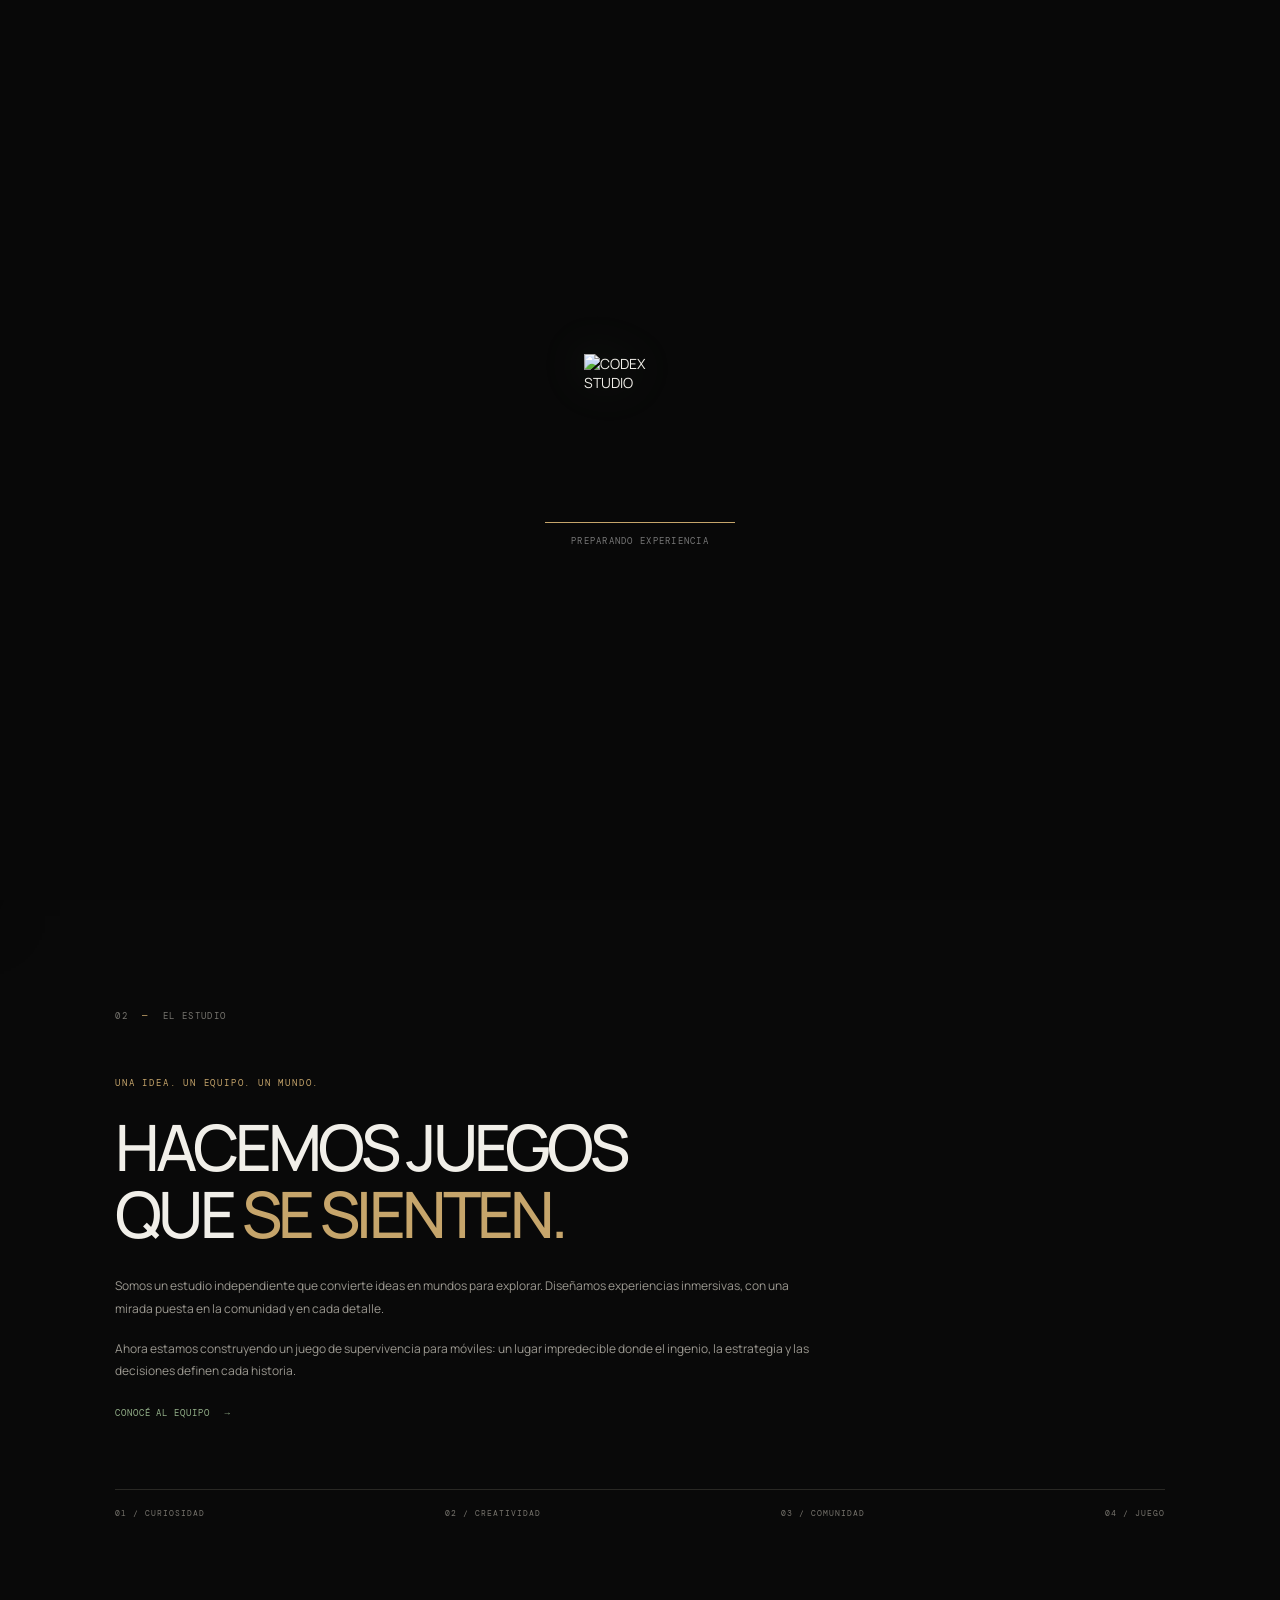
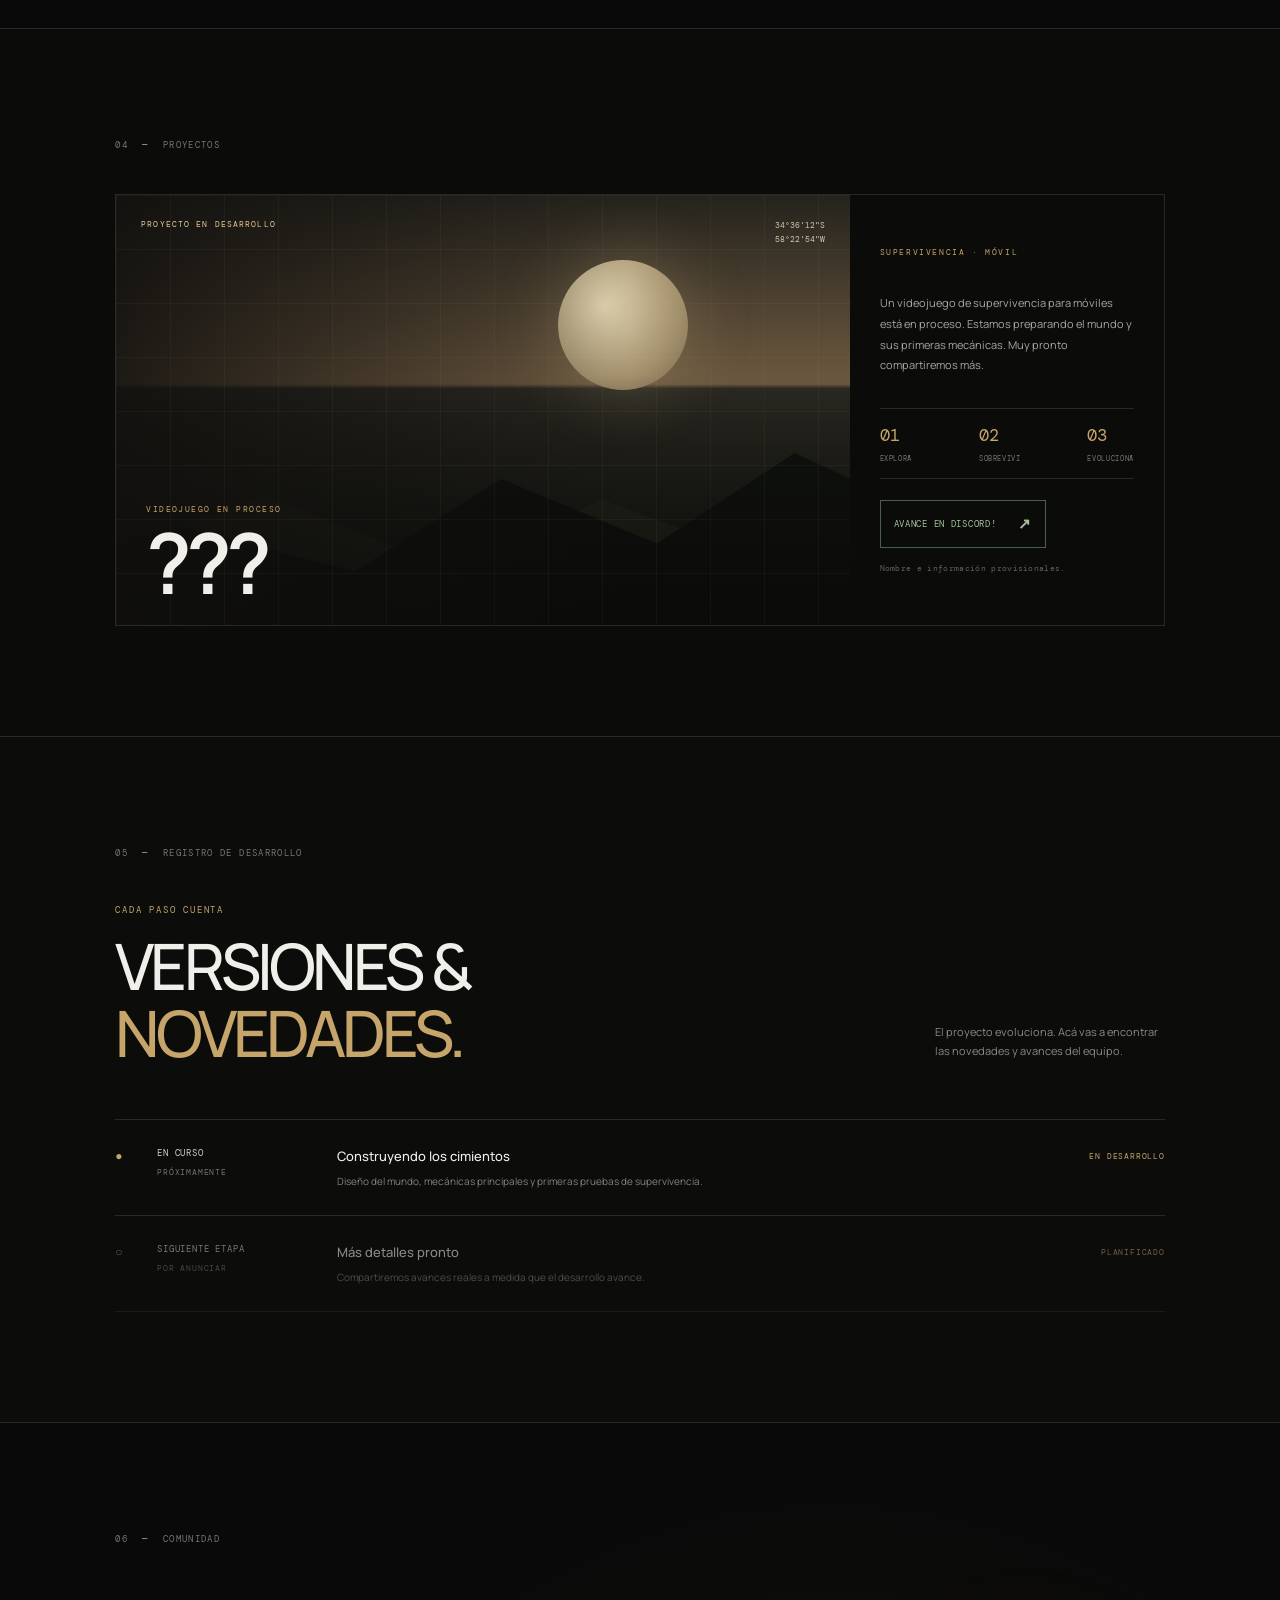
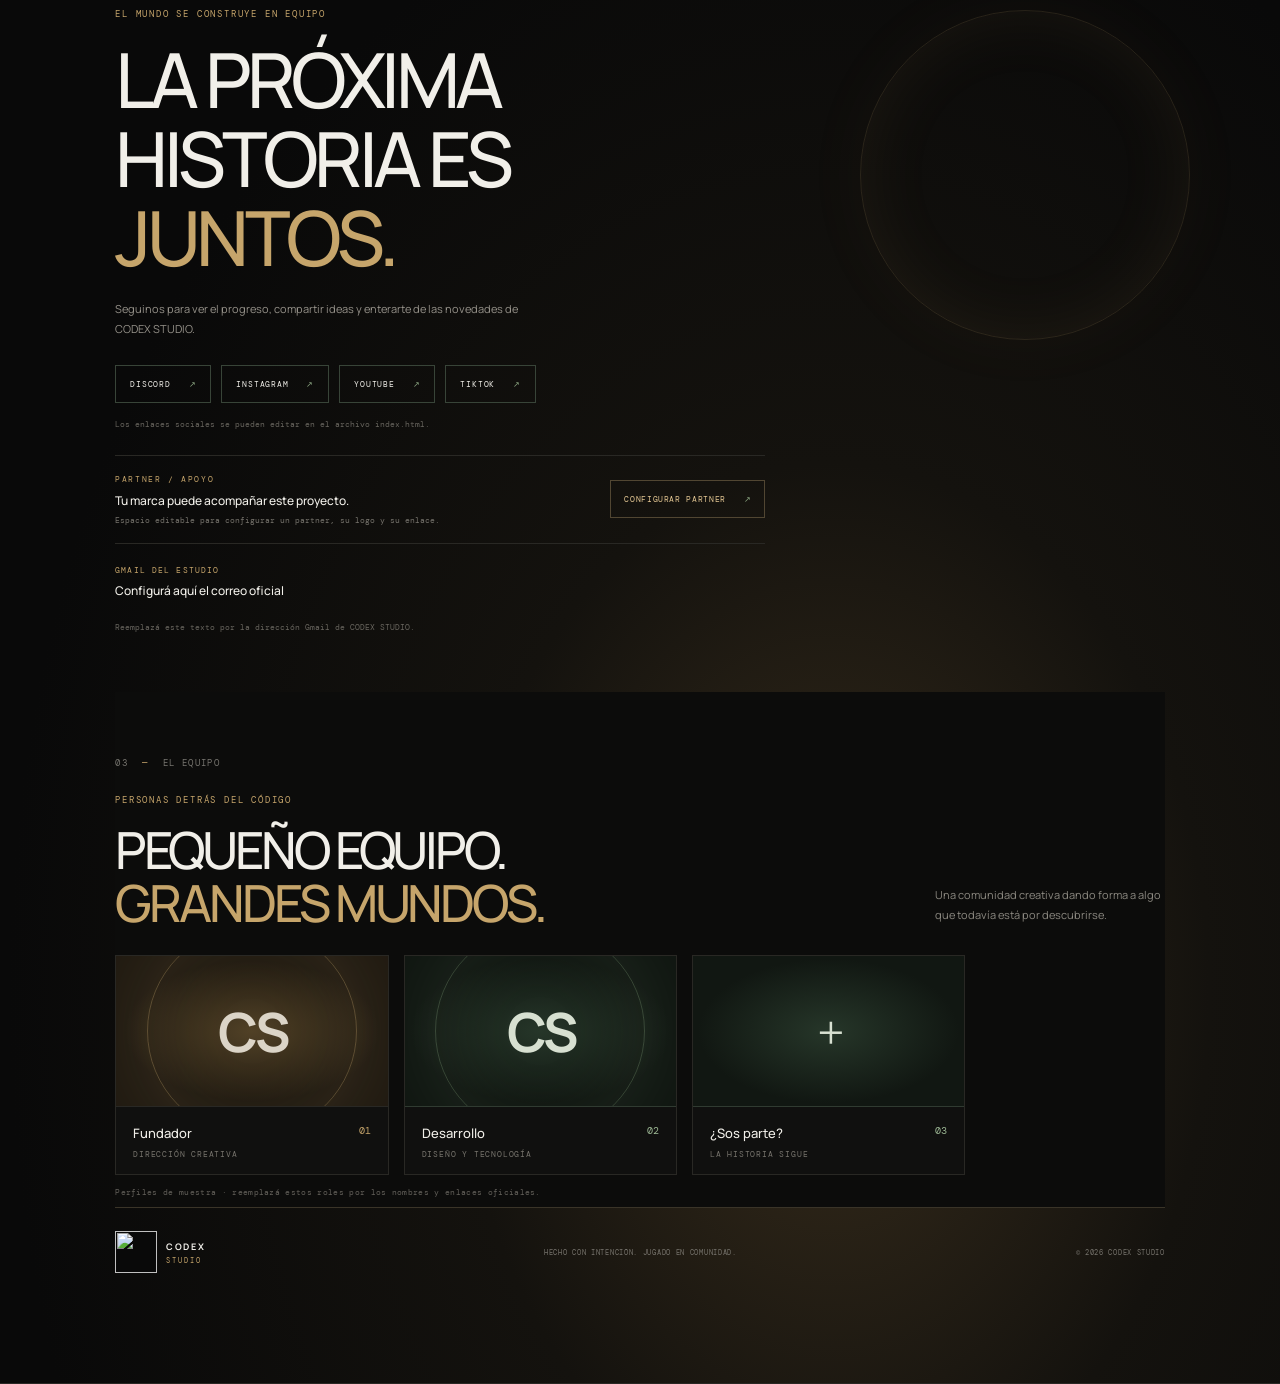
==== index.html @ eccba90e "Rename index-4.html to index.html" ====
<!doctype html>
<html lang="es">
<head>
  <meta charset="utf-8"><meta name="viewport" content="width=device-width, initial-scale=1">
  <meta name="theme-color" content="#090909"><meta name="description" content="CODEX STUDIO — un estudio independiente creando mundos para sobrevivir.">
  <title>CODEX STUDIO - equipo de desarrollo</title><link rel="icon" type="image/png" href="assets/codex-emblem.png"><link rel="shortcut icon" type="image/png" href="assets/codex-emblem.png"><link rel="stylesheet" href="styles.css">
</head>
<body>
  <div class="loader" id="loader" aria-label="Cargando CODEX STUDIO"><img class="loader-logo" src="assets/codex-studio-logo.png" alt="CODEX STUDIO"><div class="loader-name">CODEX <b>STUDIO</b></div><div class="load-track"><i></i></div><small>PREPARANDO EXPERIENCIA</small></div>
  <button class="sidebar-edge" type="button" aria-label="Mostrar menú lateral" aria-expanded="false"><span aria-hidden="true">›</span></button>
  <aside class="sidebar" aria-label="Navegación principal"><a class="brand" href="#inicio" aria-label="CODEX Studio inicio"><img class="brand-logo" src="assets/codex-studio-logo.png" alt=""><span class="brand-name">CODEX<small>STUDIO</small></span></a><div class="side-rule"></div><nav>
    <a class="nav-link active" href="#inicio">Inicio</a><a class="nav-link" href="#estudio">El estudio</a><a class="nav-link" href="#proyectos">Proyectos</a><a class="nav-link" href="#versiones">Versiones</a><a class="nav-link" href="#comunidad">Comunidad</a><a class="nav-link" href="#miembros">Miembros</a>
  </nav><div class="side-bottom"><span class="status-dot"></span> INDEPENDIENTE · EN DESARROLLO</div></aside>
  <header class="mobile-head"><a class="brand" href="#inicio"><img class="brand-logo" src="assets/codex-studio-logo.png" alt=""><span class="brand-name">CODEX<small>STUDIO</small></span></a><button class="menu-toggle" aria-label="Abrir menú" aria-expanded="false"><i></i><i></i></button></header>
  <main>
    <section class="hero" id="inicio"><div class="hero-grid"></div><img class="hero-logo-bg" src="assets/codex-emblem.png" alt="" aria-hidden="true"><div class="hero-orb"></div><div class="hero-content"><p class="eyebrow"><span></span> ESTUDIO INDEPENDIENTE DE VIDEOJUEGOS</p><h1>CODEX<br><em>STUDIO</em></h1><p class="hero-copy">Bienvenido a CODEX STUDIO. Creamos experiencias intensas donde cada decisión cuenta y sobrevivir es solo el comienzo.</p><div class="hero-actions"><a class="button gold" href="#proyectos">EXPLORAR PROYECTOS <b>↗</b></a><a class="text-link" href="#estudio">CONOCÉ EL ESTUDIO <span>↓</span></a></div></div><div class="hero-index"><span>01 / 06</span><span>DESLIZÁ PARA DESCUBRIR</span></div></section>
    <section class="intro section" id="estudio"><div class="section-label">02 <span>—</span> EL ESTUDIO</div><div class="intro-layout"><div class="intro-title"><p class="eyebrow">UNA IDEA. UN EQUIPO. UN MUNDO.</p><h2>HACEMOS JUEGOS<br>QUE <em>SE SIENTEN.</em></h2></div><div class="intro-copy"><p>Somos un estudio independiente que convierte ideas en mundos para explorar. Diseñamos experiencias inmersivas, con una mirada puesta en la comunidad y en cada detalle.</p><p>Ahora estamos construyendo un juego de supervivencia para móviles: un lugar impredecible donde el ingenio, la estrategia y las decisiones definen cada historia.</p><a class="text-link" href="#miembros">CONOCÉ AL EQUIPO <span>→</span></a></div></div><div class="manifesto"><span>01 / CURIOSIDAD</span><span>02 / CREATIVIDAD</span><span>03 / COMUNIDAD</span><span>04 / JUEGO</span></div></section>
    <section class="project section" id="proyectos"><div class="section-label">04 <span>—</span> PROYECTOS</div><div class="project-feature"><div class="project-art"><div class="moon"></div><div class="land land-back"></div><div class="land land-front"></div><div class="project-overlay"></div><span class="project-tag">PROYECTO EN DESARROLLO</span><span class="project-coords">34°36'12"S<br>58°22'54"W</span><div class="project-title"><p>VIDEOJUEGO EN PROCESO</p><h2>???</h2></div></div><div class="project-details"><p class="eyebrow">SUPERVIVENCIA · MÓVIL</p><p>Un videojuego de supervivencia para móviles está en proceso. Estamos preparando el mundo y sus primeras mecánicas. Muy pronto compartiremos más.</p><div class="project-stats"><div><b>01</b><span>EXPLORÁ</span></div><div><b>02</b><span>SOBREVIVÍ</span></div><div><b>03</b><span>EVOLUCIONÁ</span></div></div><a class="button outline" href="#comunidad">AVANCE EN DISCORD! <b>↗</b></a><small class="placeholder-note">Nombre e información provisionales.</small></div></div></section>
    <section class="versions section" id="versiones"><div class="section-label">05 <span>—</span> REGISTRO DE DESARROLLO</div><div class="section-heading"><div><p class="eyebrow">CADA PASO CUENTA</p><h2>VERSIONES &<br><em>NOVEDADES.</em></h2></div><p>El proyecto evoluciona. Acá vas a encontrar las novedades y avances del equipo.</p></div><div class="timeline"><article class="version"><span class="version-mark">●</span><div class="version-date">EN CURSO <small>PRÓXIMAMENTE</small></div><div class="version-content"><div class="version-top"><h3>Construyendo los cimientos</h3><span>EN DESARROLLO</span></div><p>Diseño del mundo, mecánicas principales y primeras pruebas de supervivencia.</p></div></article><article class="version muted"><span class="version-mark">○</span><div class="version-date">SIGUIENTE ETAPA<small>POR ANUNCIAR</small></div><div class="version-content"><div class="version-top"><h3>Más detalles pronto</h3><span>PLANIFICADO</span></div><p>Compartiremos avances reales a medida que el desarrollo avance.</p></div></article></div></section>
    <section class="community section" id="comunidad"><div class="community-glow"></div><div class="section-label">06 <span>—</span> COMUNIDAD</div><div class="community-content"><p class="eyebrow">EL MUNDO SE CONSTRUYE EN EQUIPO</p><h2>LA PRÓXIMA<br>HISTORIA ES <em>JUNTOS.</em></h2><p>Seguinos para ver el progreso, compartir ideas y enterarte de las novedades de CODEX STUDIO.</p><div class="socials"><a href="#" aria-label="Discord">DISCORD <span>↗</span></a><a href="#" aria-label="Instagram">INSTAGRAM <span>↗</span></a><a href="#" aria-label="YouTube">YOUTUBE <span>↗</span></a><a href="#" aria-label="TikTok">TIKTOK <span>↗</span></a></div><small>Los enlaces sociales se pueden editar en el archivo index.html.</small><div class="partner"><div><p class="eyebrow">PARTNER / APOYO</p><strong>Tu marca puede acompañar este proyecto.</strong><small>Espacio editable para configurar un partner, su logo y su enlace.</small></div><a href="#" aria-label="Configurar enlace de partner">CONFIGURAR PARTNER <span>↗</span></a></div><div class="studio-email"><span>GMAIL DEL ESTUDIO</span><strong>Configurá aquí el correo oficial</strong><small>Reemplazá este texto por la dirección Gmail de CODEX STUDIO.</small></div></div>    <section class="team section" id="miembros"><div class="section-label">03 <span>—</span> EL EQUIPO</div><div class="section-heading"><div><p class="eyebrow">PERSONAS DETRÁS DEL CÓDIGO</p><h2>PEQUEÑO EQUIPO.<br><em>GRANDES MUNDOS.</em></h2></div><p>Una comunidad creativa dando forma a algo que todavía está por descubrirse.</p></div><div class="team-grid"><article class="member-card"><div class="member-art art-one"><span>CS</span><i></i></div><div class="member-info"><div><h3>Fundador</h3><p>DIRECCIÓN CREATIVA</p></div><span class="member-num">01</span></div></article><article class="member-card"><div class="member-art art-two"><span>CS</span><i></i></div><div class="member-info"><div><h3>Desarrollo</h3><p>DISEÑO Y TECNOLOGÍA</p></div><span class="member-num">02</span></div></article><article class="member-card member-open"><div class="member-art art-three"><span>+</span></div><div class="member-info"><div><h3>¿Sos parte?</h3><p>LA HISTORIA SIGUE</p></div><span class="member-num">03</span></div></article></div><p class="placeholder-note">Perfiles de muestra · reemplazá estos roles por los nombres y enlaces oficiales.</p></section>
<footer><a class="brand" href="#inicio"><img class="brand-logo" src="assets/codex-studio-logo.png" alt=""><span class="brand-name">CODEX<small>STUDIO</small></span></a><span>HECHO CON INTENCIÓN. JUGADO EN COMUNIDAD.</span><span>© 2026 CODEX STUDIO</span></footer></section>
  </main><script src="script.js"></script>
</body></html>
---- styles.css ----
@import url('https://fonts.googleapis.com/css2?family=DM+Mono:wght@400;500&family=Manrope:wght@300;400;500;600;700;800&display=swap');
:root{--bg:#090909;--panel:#10100f;--gold:#c6a56b;--gold2:#e5c894;--text:#f1efe9;--muted:#8c8981;--line:#292824;--sans:'Manrope',Arial,sans-serif;--mono:'DM Mono',monospace}*{box-sizing:border-box}html{scroll-behavior:smooth;scroll-padding-top:30px}body{margin:0;background:var(--bg);color:var(--text);font-family:var(--sans);font-size:14px}a{color:inherit;text-decoration:none}.loader{position:fixed;inset:0;z-index:20;background:#080808;display:flex;align-items:center;justify-content:center;flex-direction:column;transition:opacity .8s,visibility .8s}.loader.done{opacity:0;visibility:hidden}.loader-mark{font-size:50px;font-weight:800;color:#eee}.loader-mark span,.brand-icon span,.hero-stamp span{color:var(--gold)}.loader-name{font-size:11px;letter-spacing:.36em;margin:8px 0 28px}.loader-name b{color:var(--gold);font-weight:500}.load-track{width:190px;height:1px;background:#282722}.load-track i{display:block;width:0;height:100%;background:var(--gold);animation:load 1.5s ease forwards}.loader small{font:9px var(--mono);letter-spacing:.14em;color:#777;margin-top:12px}.loader small span{color:var(--gold)}@keyframes load{to{width:100%}}.sidebar{position:fixed;z-index:5;left:0;top:0;bottom:0;width:246px;border-right:1px solid var(--line);padding:31px 27px;background:#090909;display:flex;flex-direction:column}.brand{display:flex;align-items:center;gap:12px}.brand-icon{font-size:30px;font-weight:800;letter-spacing:-.1em}.brand-name{font-size:12px;letter-spacing:.18em;font-weight:700}.brand-name small{display:block;color:var(--gold);font:9px var(--mono);letter-spacing:.27em;margin-top:3px}.side-rule{height:1px;background:var(--line);margin:32px 0 28px}.sidebar nav{display:grid;gap:8px}.nav-link{padding:14px 11px;color:#898780;font-size:12px;transition:.25s}.nav-link span{font:10px var(--mono);color:#55534d;margin-right:17px}.nav-link:hover,.nav-link.active{background:#151411;color:var(--gold2)}.nav-link.active span{color:var(--gold)}.side-bottom{margin-top:auto;color:#777;font:8px var(--mono);letter-spacing:.1em}.status-dot{display:inline-block;background:#94a37b;width:6px;height:6px;border-radius:50%;margin-right:7px;box-shadow:0 0 10px #94a37b}main{margin-left:246px}.hero{height:100vh;min-height:690px;max-height:1000px;position:relative;overflow:hidden;display:flex;align-items:center;padding:9%;background:radial-gradient(ellipse at 76% 48%,#433725 0,#211c15 22%,#11100e 48%,#090909 75%)}.hero:after{content:"";position:absolute;inset:0;background:linear-gradient(90deg,#090909 0%,#090909e8 27%,transparent 80%),linear-gradient(0deg,#090909 0%,transparent 27%)}.hero-grid{position:absolute;inset:0;opacity:.22;background-image:linear-gradient(#88724b18 1px,transparent 1px),linear-gradient(90deg,#88724b18 1px,transparent 1px);background-size:70px 70px;mask-image:linear-gradient(90deg,transparent,#000)}.hero-orb{position:absolute;width:min(54vw,680px);height:min(54vw,680px);border:1px solid #c6a56b23;border-radius:50%;right:6%;top:15%;box-shadow:inset 0 0 90px #c6a56b0c,0 0 100px #c6a56b0b}.hero-orb:before,.hero-orb:after{content:"";position:absolute;border:1px solid #c6a56b19;border-radius:50%;inset:9%}.hero-orb:after{inset:20%;background:radial-gradient(circle at 42% 36%,#d3bd8d44,#54452b35 28%,#14120e 65%);box-shadow:0 0 100px #c6a56b22}.hero-content{position:relative;z-index:1;max-width:610px}.eyebrow{font:9px var(--mono);letter-spacing:.2em;color:var(--gold);margin:0 0 25px}.eyebrow span{display:inline-block;width:22px;height:1px;background:var(--gold);vertical-align:middle;margin-right:9px}.hero h1{font-size:clamp(76px,10vw,148px);line-height:.91;letter-spacing:-.075em;margin:0;font-weight:600}.hero h1 em,h2 em{font-style:normal;color:var(--gold)}.hero-copy{max-width:410px;color:#aaa79f;font-size:13px;line-height:1.9;margin:28px 0 30px}.hero-actions{display:flex;align-items:center;gap:28px}.button{display:inline-flex;align-items:center;gap:22px;padding:16px 19px;font:9px var(--mono);letter-spacing:.08em;transition:.2s}.button.gold{background:var(--gold);color:#15130f}.button.gold:hover{background:var(--gold2);transform:translateY(-2px)}.button b{font-size:15px}.text-link{font:9px var(--mono);letter-spacing:.1em;color:#c5c1b8}.text-link span{color:var(--gold);margin-left:9px}.hero-index{z-index:1;position:absolute;bottom:34px;left:9%;right:9%;display:flex;justify-content:space-between;color:#706e67;font:8px var(--mono);letter-spacing:.16em}.hero-stamp{position:absolute;z-index:1;right:11%;bottom:14%;font-size:29px;font-weight:800;line-height:.8;color:#e5dfd3;opacity:.75}.section{padding:110px 9%;border-bottom:1px solid var(--line);position:relative}.section-label{font:9px var(--mono);letter-spacing:.15em;color:#77756f}.section-label span{color:var(--gold);padding:0 8px}.intro-layout{display:grid;grid-template-columns:1.2fr .8fr;gap:10%;margin-top:55px}.section h2{font-size:clamp(37px,5vw,64px);line-height:1.04;letter-spacing:-.06em;font-weight:500;margin:0}.intro-copy{padding-top:7px;color:#9b9890;line-height:1.9;font-size:12px}.intro-copy p{margin:0 0 17px}.intro-copy .text-link{display:inline-block;margin-top:12px}.manifesto{border-top:1px solid var(--line);margin-top:65px;padding-top:18px;display:flex;justify-content:space-between;color:#77746d;font:8px var(--mono);letter-spacing:.12em}.section-heading{display:flex;justify-content:space-between;align-items:end;margin:45px 0 38px}.section-heading .eyebrow{margin-bottom:17px}.section-heading>p{color:#8c8981;font-size:11px;line-height:1.8;max-width:230px;margin:0 0 5px}.team{background:#0c0c0b}.team-grid{display:grid;grid-template-columns:repeat(3,1fr);gap:15px}.member-card{border:1px solid var(--line);background:#10100f}.member-art{height:225px;position:relative;overflow:hidden;display:grid;place-items:center}.member-art>span{position:relative;z-index:1;font-size:54px;letter-spacing:-.1em;font-weight:700;color:#dbd4c7}.member-art i{position:absolute;width:210px;height:210px;border-radius:50%;border:1px solid #c6a56b3a;box-shadow:0 0 70px #c6a56b1b,inset 0 0 80px #c6a56b15}.art-one{background:radial-gradient(ellipse,#413522,#15130f 66%)}.art-two{background:radial-gradient(ellipse,#292d2b,#111211 66%)}.art-two i{border-color:#94a19a3a;box-shadow:0 0 70px #94a19a1b}.art-three{background:#141310;color:var(--gold)}.art-three>span{color:var(--gold);font-size:48px;font-weight:300}.member-info{border-top:1px solid var(--line);padding:17px 17px 15px;display:flex;justify-content:space-between}.member-info h3{margin:0 0 7px;font-size:13px;font-weight:500}.member-info p{margin:0;color:#77746d;font:8px var(--mono);letter-spacing:.1em}.member-num{font:10px var(--mono);color:var(--gold)}.placeholder-note{font:8px var(--mono);letter-spacing:.04em;color:#64615b;margin:17px 0 0}.project{background:#0b0b0a}.project-feature{display:grid;grid-template-columns:1.4fr .6fr;margin-top:43px;border:1px solid var(--line)}.project-art{min-height:430px;position:relative;overflow:hidden;background:linear-gradient(180deg,#25231d,#6d5940 44%,#2b2922 45%,#11120f 100%)}.project-art:before{content:"";position:absolute;inset:0;background:linear-gradient(90deg,#100f0dd9,transparent 70%),linear-gradient(0deg,#090a08d9,transparent 58%);z-index:1}.moon{position:absolute;width:130px;height:130px;right:22%;top:15%;border-radius:50%;background:radial-gradient(circle at 35% 35%,#e2d4b1,#a18e6a 65%,#75644b);box-shadow:0 0 65px #d3bd8d43}.land{position:absolute;bottom:0;left:-10%;width:125%;height:50%;background:#181a16;clip-path:polygon(0 71%,20% 34%,34% 62%,54% 7%,70% 54%,85% 24%,100% 60%,100% 100%,0 100%)}.land-back{height:37%;background:#28271f;clip-path:polygon(0 74%,24% 18%,45% 66%,61% 21%,84% 70%,100% 30%,100% 100%,0 100%)}.land-front{background:#10120f;clip-path:polygon(0 70%,15% 54%,34% 75%,50% 32%,67% 62%,82% 20%,100% 55%,100% 100%,0 100%)}.project-overlay{position:absolute;z-index:2;inset:0;background-image:linear-gradient(#d4bd8d0c 1px,transparent 1px),linear-gradient(90deg,#d4bd8d0c 1px,transparent 1px);background-size:54px 54px}.project-tag,.project-coords,.project-title{position:absolute;z-index:3}.project-tag{top:24px;left:25px;font:8px var(--mono);letter-spacing:.14em;color:var(--gold2)}.project-coords{top:24px;right:25px;font:8px/1.7 var(--mono);text-align:right;color:#d1c6ad}.project-title{left:30px;bottom:28px}.project-title p{font:8px var(--mono);color:#c6a56b;letter-spacing:.18em}.project-title h2{font-size:clamp(50px,7vw,84px);line-height:.82;letter-spacing:-.075em;margin:14px 0 0;font-weight:600}.project-title h2 em{color:#eadbb9}.project-details{padding:42px 30px;display:flex;flex-direction:column;align-items:flex-start;justify-content:center}.project-details .eyebrow{font-size:8px}.project-details>p:not(.eyebrow){font-size:11px;line-height:1.9;color:#aaa79f}.project-stats{display:flex;width:100%;border-top:1px solid var(--line);border-bottom:1px solid var(--line);margin:21px 0;padding:15px 0;justify-content:space-between}.project-stats div{display:grid;gap:8px}.project-stats b{font:17px var(--mono);color:var(--gold)}.project-stats span{font:7px var(--mono);letter-spacing:.09em;color:#777}.button.outline{border:1px solid #5c5039;color:var(--gold2);padding:13px}.project-details .placeholder-note{margin-top:15px}.versions{background:#0c0c0b}.timeline{margin-top:53px;border-top:1px solid var(--line)}.version{display:grid;grid-template-columns:22px 160px 1fr;gap:20px;padding:27px 0;border-bottom:1px solid var(--line)}.version-mark{color:var(--gold);font-size:12px}.version-date{font:9px var(--mono);letter-spacing:.09em;color:#d5d0c4}.version-date small{display:block;color:#77746d;font-size:8px;margin-top:8px}.version-content p{color:#85827b;font-size:10px;margin:9px 0 0}.version-top{display:flex;justify-content:space-between;align-items:center}.version-top h3{font-weight:500;font-size:13px;margin:0}.version-top span{font:8px var(--mono);letter-spacing:.1em;color:var(--gold)}.version.muted{opacity:.55}.community{overflow:hidden;min-height:530px;background:radial-gradient(ellipse at 65% 75%,#382d1c 0,#14120e 32%,#090909 70%)}.community-glow{position:absolute;right:7%;top:12%;width:330px;height:330px;border:1px solid #c6a56b26;border-radius:50%;box-shadow:inset 0 0 70px #c6a56b14,0 0 70px #c6a56b0a}.community-content{position:relative;z-index:1;margin:63px 0 60px;max-width:650px}.community-content .eyebrow{margin-bottom:20px}.community-content h2{font-size:clamp(45px,6vw,76px)}.community-content>p:not(.eyebrow){max-width:420px;color:#96928a;font-size:11px;line-height:1.8;margin:22px 0}.socials{display:flex;gap:10px;flex-wrap:wrap;margin-top:26px}.socials a{border:1px solid #343129;padding:13px 14px;font:8px var(--mono);letter-spacing:.1em;transition:.2s}.socials a:hover{border-color:var(--gold);color:var(--gold2)}.socials span{color:var(--gold);margin-left:12px}.community-content small{display:block;color:#69665f;font:8px var(--mono);margin-top:16px}footer{position:relative;border-top:1px solid #3a3428;padding-top:23px;display:flex;align-items:center;justify-content:space-between}footer .brand-icon{font-size:23px}footer .brand-name{font-size:9px}footer .brand-name small{font-size:7px}footer>span{font:7px var(--mono);letter-spacing:.1em;color:#77746d}.mobile-head,.menu-toggle{display:none}
@media(max-width:1000px){.sidebar{width:205px;padding:27px 20px}main{margin-left:205px}.section{padding-left:7%;padding-right:7%}.hero{padding-left:7%}.hero-index{left:7%;right:7%}.intro-layout{gap:6%}.project-feature{grid-template-columns:1.1fr .9fr}.project-details{padding:30px 21px}}
@media(max-width:720px){.sidebar{transform:translateX(-100%);transition:transform .3s;width:270px;top:64px;padding:22px;bottom:0}.sidebar.open{transform:translateX(0)}.mobile-head{height:64px;position:fixed;z-index:7;top:0;left:0;right:0;background:#090909;border-bottom:1px solid var(--line);display:flex;align-items:center;justify-content:space-between;padding:0 22px}.mobile-head .brand-icon{font-size:24px}.menu-toggle{display:flex;background:none;border:0;width:35px;height:35px;flex-direction:column;justify-content:center;gap:6px}.menu-toggle i{display:block;width:20px;height:1px;background:var(--gold)}main{margin:0;padding-top:64px}.hero{height:calc(100svh - 64px);min-height:630px;padding:0 8%;background:radial-gradient(ellipse at 74% 42%,#352b1c 0,#17140f 37%,#090909 72%)}.hero:after{background:linear-gradient(90deg,#090909cf,transparent),linear-gradient(0deg,#090909 0%,transparent 38%)}.hero-orb{width:75vw;height:75vw;right:-20%;top:20%}.hero-content{max-width:100%}.hero h1{font-size:clamp(61px,14vw,100px)}.hero-copy{max-width:360px}.hero-actions{gap:18px;flex-wrap:wrap}.hero-actions .button{padding:14px}.hero-index{left:8%;right:8%;bottom:25px}.hero-index span:last-child{font-size:7px}.hero-stamp{right:9%;bottom:16%}.section{padding:78px 8%}.intro-layout{grid-template-columns:1fr;gap:25px;margin-top:40px}.section h2{font-size:clamp(38px,9vw,60px)}.manifesto{margin-top:42px;display:grid;grid-template-columns:1fr 1fr;gap:14px}.section-heading{display:block;margin:36px 0 30px}.section-heading>p{margin-top:20px}.team-grid{grid-template-columns:1fr 1fr}.member-art{height:170px}.member-open{display:none}.project-feature{grid-template-columns:1fr}.project-art{min-height:370px}.project-details{padding:28px}.version{grid-template-columns:14px 115px 1fr;gap:11px}.version-top{align-items:flex-start;gap:8px;flex-direction:column}.community{min-height:auto}.community-content{margin:48px 0}.community-glow{right:-40%;top:17%;width:280px;height:280px}footer{align-items:flex-start;gap:18px;flex-wrap:wrap}footer>span{font-size:6px}footer>span:nth-of-type(1){order:3;width:100%}}
@media(max-width:420px){.eyebrow{font-size:8px}.hero-actions{align-items:flex-start;flex-direction:column}.hero-actions .text-link{padding:4px 0}.team-grid{grid-template-columns:1fr}.member-art{height:200px}.member-open{display:block}.version{grid-template-columns:12px 1fr;gap:12px}.version-content{grid-column:2}.version-date small{margin-top:5px}.project-art{min-height:330px}.project-title{left:20px;bottom:22px}.project-title h2{font-size:55px}.socials{gap:7px}.socials a{padding:11px 10px;font-size:7px}.hero-index span:last-child{max-width:120px;text-align:right}}
@media(prefers-reduced-motion:reduce){*,*::before,*::after{scroll-behavior:auto!important;animation-duration:.01ms!important;transition-duration:.01ms!important}}

/* Ajustes solicitados: portada, lectura del estudio y cierre configurable. */
.intro-layout{display:flex;flex-direction:column;gap:28px}.intro-title{max-width:850px}.intro-copy{max-width:700px;padding-top:0}.intro-copy .text-link{margin-top:7px}.partner{border-top:1px solid var(--line);border-bottom:1px solid var(--line);padding:18px 0;margin-top:26px;display:flex;justify-content:space-between;align-items:center;gap:18px}.partner .eyebrow{margin:0 0 8px;font-size:8px}.partner strong{display:block;font-size:12px;font-weight:500}.partner small{display:block;color:#77746d;font:8px var(--mono);margin-top:6px}.partner>a{border:1px solid #514632;padding:13px;color:var(--gold2);font:8px var(--mono);letter-spacing:.08em;white-space:nowrap}.partner>a span{margin-left:12px;color:var(--gold)}.studio-email{display:grid;gap:7px;margin-top:21px}.studio-email span{color:var(--gold);font:8px var(--mono);letter-spacing:.14em}.studio-email strong{font-size:12px;font-weight:500}.studio-email small{font:8px var(--mono);color:#69665f}.community .team{padding:65px 0 10px;border-bottom:0}.community .team .section-label{margin-bottom:25px}.community .team .section-heading{margin:0 0 26px}.community .team .section-heading h2{font-size:clamp(34px,4vw,52px)}.community .team .member-art{height:150px}.community .team .team-grid{max-width:850px}.community .team .placeholder-note{margin-top:12px}@media(max-width:720px){.partner{align-items:flex-start;flex-direction:column}.community .team{padding-top:48px}.community .team .member-art{height:140px}.community .team .team-grid{grid-template-columns:1fr 1fr}}@media(max-width:420px){.community .team .team-grid{grid-template-columns:1fr}}

/* Navegación sin numeración y marca lateral ampliada. */
.sidebar .brand-icon{font-size:40px}.sidebar .brand-name{font-size:14px}.sidebar .brand-name small{font-size:10px}.sidebar .brand{gap:15px}.sidebar nav{gap:6px}.sidebar .nav-link{padding:16px 12px;font-size:13px}

/* Logo oficial como marca de fondo; verde tomado de su paleta para enlaces. */
.hero-logo-bg{position:absolute;z-index:0;right:8%;top:50%;transform:translateY(-50%);width:min(43vw,560px);height:auto;opacity:.34;mix-blend-mode:screen;filter:saturate(1.08);pointer-events:none}.hero-content{z-index:2}.hero-orb{z-index:1;opacity:.62}.nav-link.active,.nav-link:hover{color:#9eb696;background:#121712}.nav-link.active span{color:#83a27d}.text-link,.text-link span{color:#94b18a}.button.gold{background:#5b795d;color:#0c110c}.button.gold:hover{background:#769575}.button.outline{border-color:#49614a;color:#a5c19b}.button.outline:hover{background:#172018}.socials a:hover,.partner>a:hover{border-color:#7f9f78;color:#b3cca9}.socials span,.partner>a span{color:#8eaa84}.community .socials a{border-color:#384438}.hero-stamp span{color:#91a986}@media(max-width:720px){.hero-logo-bg{width:min(76vw,430px);right:-8%;top:39%;opacity:.27}.hero-orb{opacity:.45}}

/* Paleta de perfiles: fundador dorado, equipo en verde. */
.team .member-card:first-child .member-art{background:radial-gradient(ellipse,#514126 0,#211b12 66%)}.team .member-card:first-child .member-art i{border-color:#c6a56b58;box-shadow:0 0 72px #c6a56b25,inset 0 0 75px #c6a56b18}.team .member-card:not(:first-child) .member-art{background:radial-gradient(ellipse,#263629 0,#111712 68%)}.team .member-card:not(:first-child) .member-art i{border-color:#83a27d55;box-shadow:0 0 72px #83a27d22,inset 0 0 75px #83a27d17}.team .member-card:not(:first-child) .member-num{color:#9db895}.team .member-card:not(:first-child) .member-art>span{color:#d7e0d1}.team .member-card:not(:first-child) .member-info{border-top-color:#303b31}.team .member-card:not(:first-child) .member-art{border-bottom-color:#303b31}

/* Emblema del estudio en la navegación y el pie. */
.brand-logo{width:54px;height:54px;display:block;flex:0 0 54px;object-fit:cover;object-position:center 37%;background:#090909}.brand{gap:13px}.sidebar .brand-logo{width:58px;height:58px;flex-basis:58px}.mobile-head .brand-logo{width:46px;height:46px;flex-basis:46px}footer .brand-logo{width:42px;height:42px;flex-basis:42px}footer .brand{gap:9px}

/* Pantalla de carga con logo y reveal difuminado del nombre. */
.loader-logo{width:112px;height:110px;object-fit:contain;margin-bottom:17px;filter:drop-shadow(0 0 22px #71916d38);animation:loaderLogoIn .9s cubic-bezier(.2,.8,.2,1) both}.loader-name{opacity:0;filter:blur(10px);transform:translateY(8px);margin:0 0 26px;letter-spacing:.42em}.loader-name b{color:#91ad87}.loader.brand-reveal .loader-logo{animation:loaderLogoOut .8s ease forwards}.loader.brand-reveal .loader-name{animation:codexReveal 1.35s cubic-bezier(.2,.7,.2,1) both}.loader.brand-reveal .load-track,.loader.brand-reveal>small{opacity:0;transition:opacity .35s ease}.loader.done{transition:opacity .65s ease,visibility .65s ease}@keyframes loaderLogoIn{from{opacity:0;transform:scale(.9);filter:blur(8px)}to{opacity:1;transform:scale(1);filter:drop-shadow(0 0 22px #71916d38)}}@keyframes loaderLogoOut{to{opacity:0;transform:scale(.96);filter:blur(6px)}}@keyframes codexReveal{0%{opacity:0;filter:blur(12px);transform:translateY(8px);letter-spacing:.5em}24%{opacity:1;filter:blur(0);transform:translateY(0);letter-spacing:.42em}68%{opacity:1;filter:blur(0);transform:translateY(0)}100%{opacity:0;filter:blur(13px);transform:translateY(-5px);letter-spacing:.5em}}@media(prefers-reduced-motion:reduce){.loader.brand-reveal .loader-name{animation-duration:.01ms}}

/* Menú lateral oculto que entra desde el borde con movimiento suave. */
@media(min-width:721px){.sidebar{transform:translateX(-100%);transition:transform .42s cubic-bezier(.2,.8,.2,1)}.sidebar.is-visible{transform:translateX(0)}.sidebar-edge{position:fixed;z-index:8;left:0;top:50%;transform:translateY(-50%);display:grid;place-items:center;width:18px;height:82px;padding:0;border:1px solid #405241;border-left:0;border-radius:0 5px 5px 0;background:#0b0f0b;color:#a6c29a;font:24px var(--sans);opacity:.68;cursor:pointer;transition:opacity .2s,background .2s,margin-left .42s cubic-bezier(.2,.8,.2,1)}.sidebar-edge:hover,.sidebar-edge:focus-visible{opacity:1;background:#172017;outline:1px solid #779171}.sidebar-edge span{transition:transform .35s}.sidebar-open .sidebar-edge{margin-left:246px}.sidebar-open .sidebar-edge span{transform:rotate(180deg)}main{margin-left:0!important;transition:margin-left .42s cubic-bezier(.2,.8,.2,1)}body.sidebar-open main{margin-left:246px!important}}@media(min-width:721px) and (max-width:1000px){.sidebar-open .sidebar-edge{margin-left:205px}body.sidebar-open main{margin-left:205px!important}.sidebar{width:205px}}@media(max-width:720px){.sidebar-edge{display:none}}@media(prefers-reduced-motion:reduce){.sidebar,.sidebar-edge,main{transition-duration:.01ms!important}}

/* Refuerzo de desplazamiento visible del menú en ambas direcciones. */
@media(min-width:721px){.sidebar{transform:translate3d(-105%,0,0)!important;transition:transform .68s cubic-bezier(.16,1,.3,1)!important;will-change:transform;box-shadow:0 16px 48px #0009}.sidebar.is-visible{transform:translate3d(0,0,0)!important}.sidebar-edge{transition:opacity .2s,background .2s,margin-left .68s cubic-bezier(.16,1,.3,1)!important}.sidebar nav,.sidebar .brand,.sidebar .side-bottom,.sidebar .side-rule{opacity:0;transform:translateX(-16px);transition:opacity .24s ease,transform .38s cubic-bezier(.2,.8,.2,1)}.sidebar.is-visible nav,.sidebar.is-visible .brand,.sidebar.is-visible .side-bottom,.sidebar.is-visible .side-rule{opacity:1;transform:translateX(0);transition-delay:.12s}main{transition:margin-left .68s cubic-bezier(.16,1,.3,1)!important}}@media(min-width:721px) and (prefers-reduced-motion:reduce){.sidebar{transition:transform .68s cubic-bezier(.16,1,.3,1)!important}.sidebar-edge,main{transition-duration:.68s!important}}

/* Fondo del hero: escala moderada y composición equilibrada junto al titular. */
.hero-logo-bg{right:9%;top:50%;width:min(28vw,320px);height:auto;opacity:.19;filter:saturate(1.12) contrast(1.06);mask-image:radial-gradient(ellipse at center,#000 52%,transparent 100%)}.hero-orb{right:6%;width:min(42vw,540px);height:min(42vw,540px);opacity:.48}@media(max-width:720px){.hero-logo-bg{width:min(60vw,280px);right:2%;top:35%;opacity:.16}.hero-orb{width:72vw;height:72vw;right:-15%;top:19%;opacity:.38}}

/* Emblema sin wordmark, centrado sobre el fondo de la portada. */
.hero-logo-bg{z-index:1!important;left:69%;right:auto;top:50%;transform:translate(-50%,-50%);width:min(27vw,330px);height:auto;opacity:.58;filter:saturate(1.15) contrast(1.1) drop-shadow(0 18px 34px #0009);mask-image:radial-gradient(ellipse at center,#000 62%,transparent 100%)}.hero-orb{z-index:0!important}.hero-content{z-index:2}@media(max-width:720px){.hero-logo-bg{left:70%;top:40%;width:min(58vw,250px);opacity:.38}}

/* Alineación geométrica del emblema con el centro del círculo orbital. */
.hero-logo-bg{left:calc(94% - min(21vw,270px));right:auto;top:calc(15% + min(21vw,270px));transform:translate(-50%,-50%)!important;z-index:1!important;width:min(27vw,320px);height:auto;opacity:.62}.hero-orb{z-index:0!important}@media(max-width:720px){.hero-logo-bg{left:79%;right:auto;top:calc(19% + 36vw);transform:translate(-50%,-50%)!important;width:min(58vw,250px);opacity:.42}}
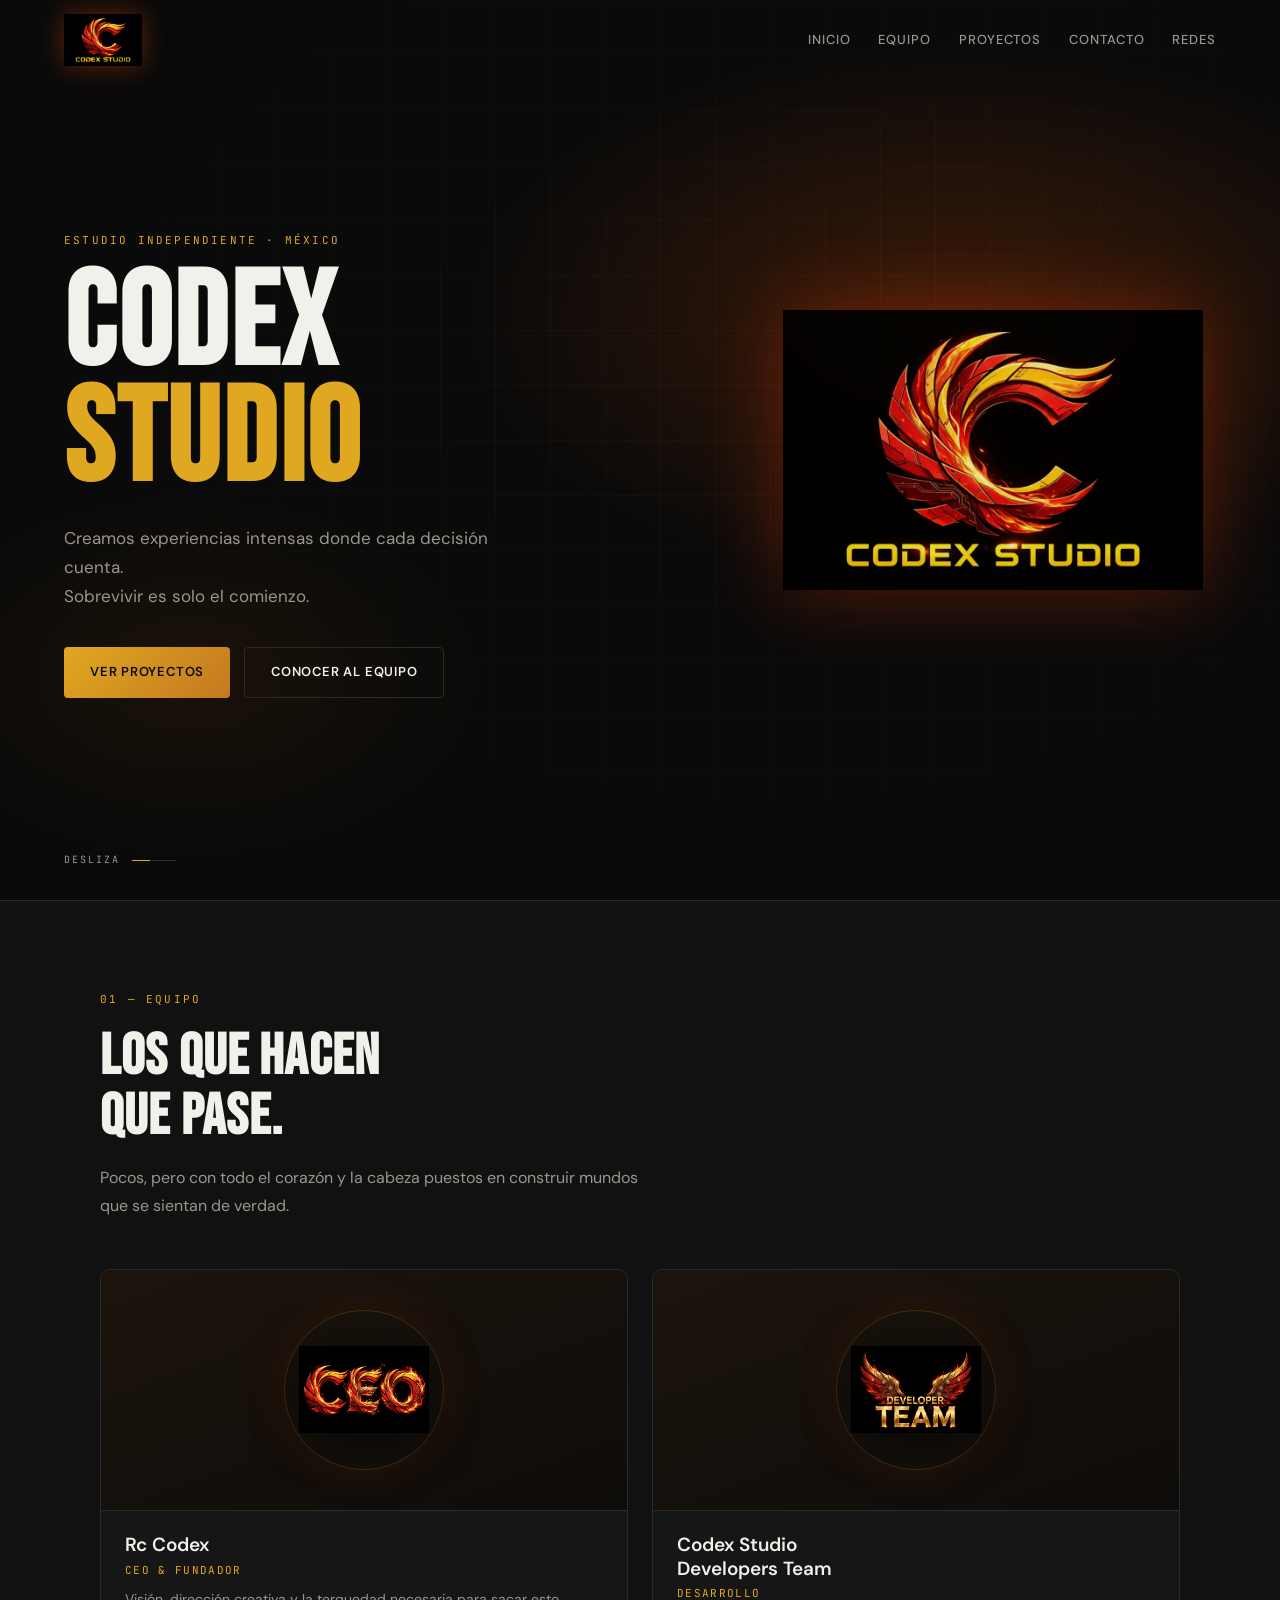
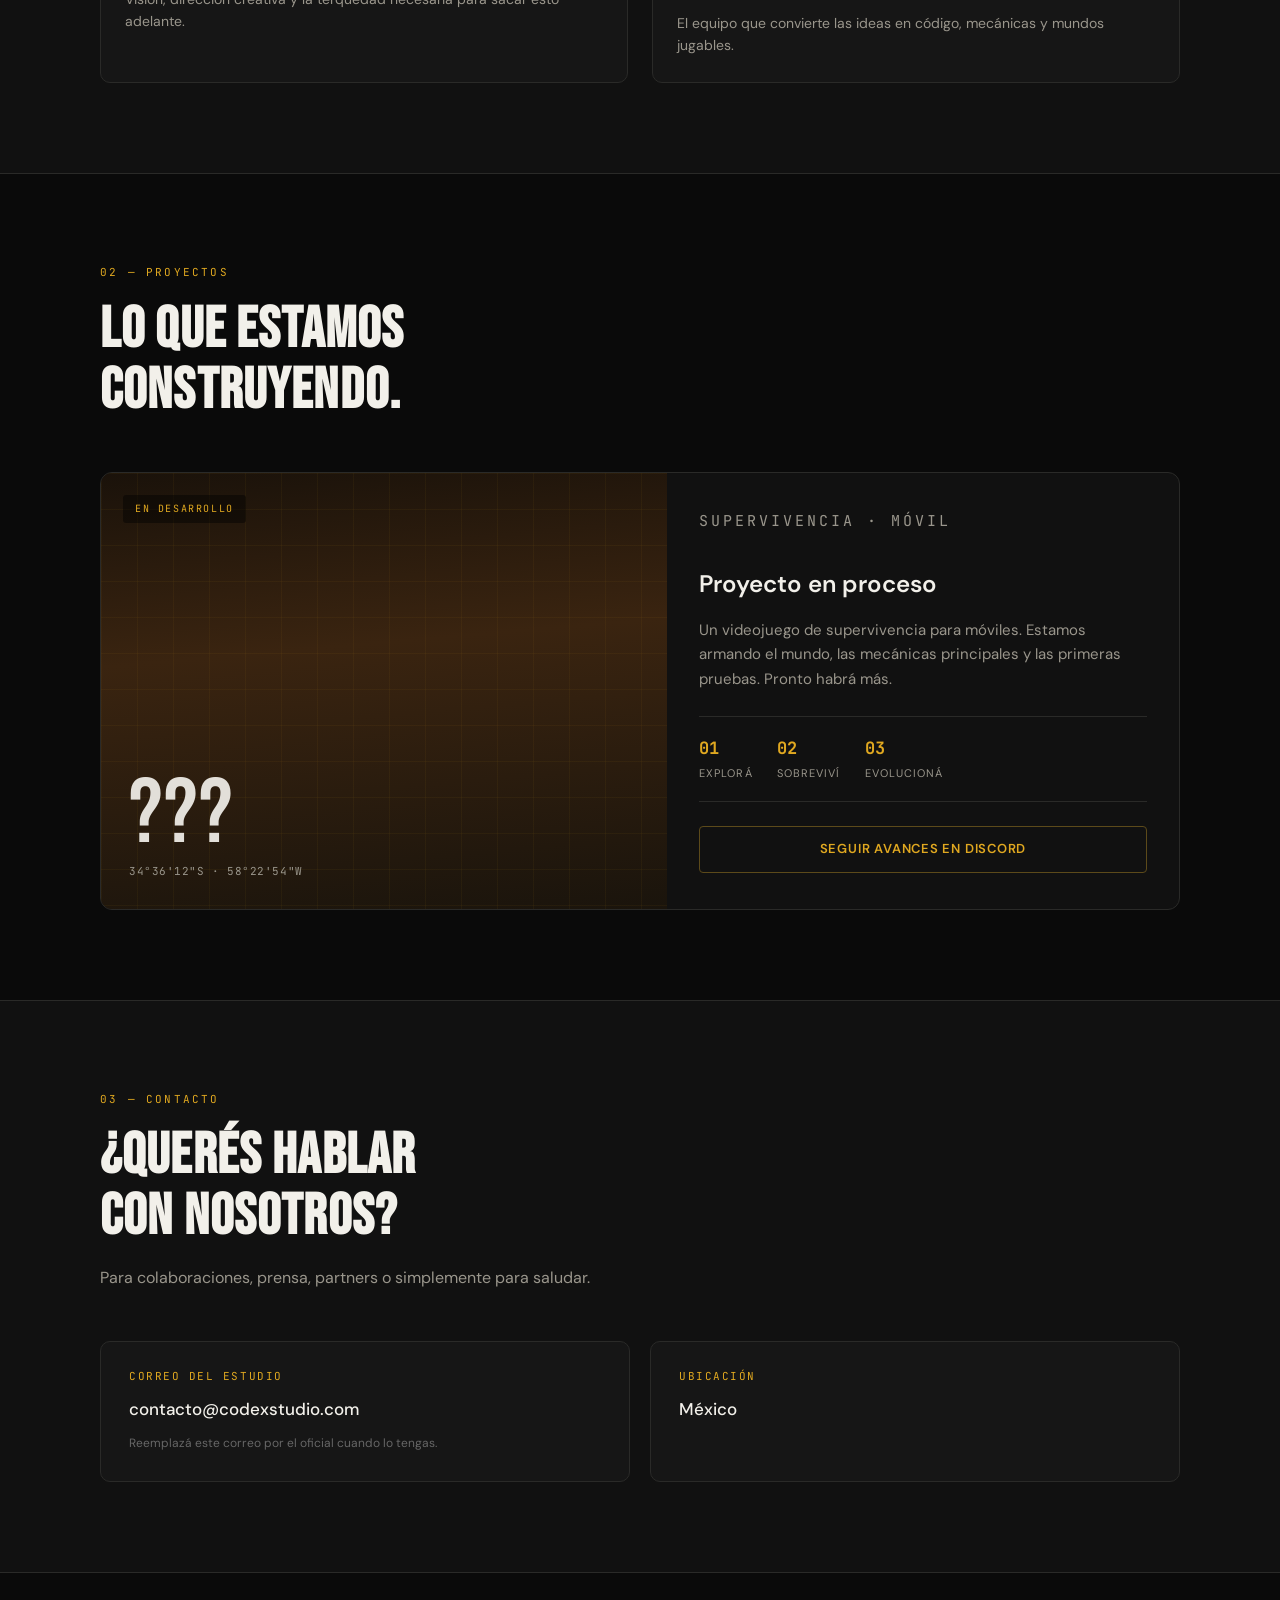
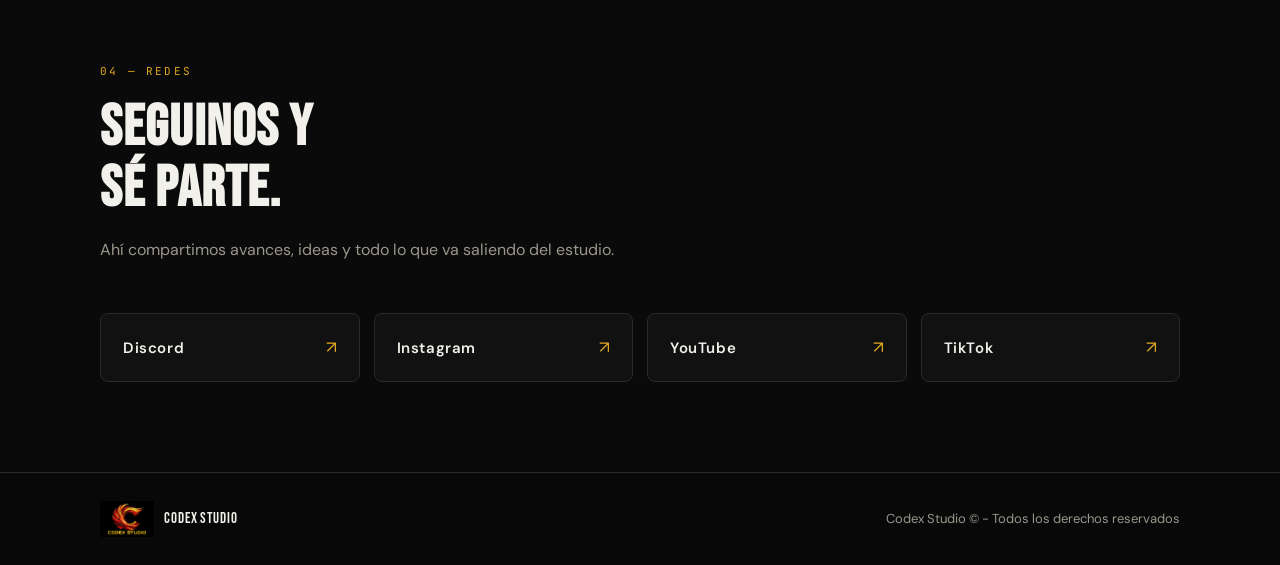
==== commit 64678c04: "Revise index.html for improved layout and content Updated HTML structure and content for CODEX STUDI" ====
--- a/index.html
+++ b/index.html
@@ -1,23 +1,216 @@
-<!doctype html>
+<!DOCTYPE html>
 <html lang="es">
 <head>
-  <meta charset="utf-8"><meta name="viewport" content="width=device-width, initial-scale=1">
-  <meta name="theme-color" content="#090909"><meta name="description" content="CODEX STUDIO — un estudio independiente creando mundos para sobrevivir.">
-  <title>CODEX STUDIO - equipo de desarrollo</title><link rel="icon" type="image/png" href="assets/codex-emblem.png"><link rel="shortcut icon" type="image/png" href="assets/codex-emblem.png"><link rel="stylesheet" href="styles.css">
+  <meta charset="UTF-8">
+  <meta name="viewport" content="width=device-width, initial-scale=1.0">
+  <meta name="theme-color" content="#0a0a0a">
+  <meta name="description" content="CODEX STUDIO — Estudio independiente de videojuegos. Creamos mundos para sobrevivir.">
+  <title>CODEX STUDIO</title>
+  <link rel="icon" type="image/jpeg" href="assets/codex-studio-logo.jpg">
+  <link rel="stylesheet" href="styles.css">
+  <link rel="preconnect" href="https://fonts.googleapis.com">
+  <link rel="preconnect" href="https://fonts.gstatic.com" crossorigin>
+  <link href="https://fonts.googleapis.com/css2?family=Bebas+Neue&family=DM+Sans:ital,opsz,wght@0,9..40,300;0,9..40,400;0,9..40,500;0,9..40,600;0,9..40,700;1,9..40,400&family=JetBrains+Mono:wght@400;500&display=swap" rel="stylesheet">
 </head>
 <body>
-  <div class="loader" id="loader" aria-label="Cargando CODEX STUDIO"><img class="loader-logo" src="assets/codex-studio-logo.png" alt="CODEX STUDIO"><div class="loader-name">CODEX <b>STUDIO</b></div><div class="load-track"><i></i></div><small>PREPARANDO EXPERIENCIA</small></div>
-  <button class="sidebar-edge" type="button" aria-label="Mostrar menú lateral" aria-expanded="false"><span aria-hidden="true">›</span></button>
-  <aside class="sidebar" aria-label="Navegación principal"><a class="brand" href="#inicio" aria-label="CODEX Studio inicio"><img class="brand-logo" src="assets/codex-studio-logo.png" alt=""><span class="brand-name">CODEX<small>STUDIO</small></span></a><div class="side-rule"></div><nav>
-    <a class="nav-link active" href="#inicio">Inicio</a><a class="nav-link" href="#estudio">El estudio</a><a class="nav-link" href="#proyectos">Proyectos</a><a class="nav-link" href="#versiones">Versiones</a><a class="nav-link" href="#comunidad">Comunidad</a><a class="nav-link" href="#miembros">Miembros</a>
-  </nav><div class="side-bottom"><span class="status-dot"></span> INDEPENDIENTE · EN DESARROLLO</div></aside>
-  <header class="mobile-head"><a class="brand" href="#inicio"><img class="brand-logo" src="assets/codex-studio-logo.png" alt=""><span class="brand-name">CODEX<small>STUDIO</small></span></a><button class="menu-toggle" aria-label="Abrir menú" aria-expanded="false"><i></i><i></i></button></header>
+
+  <!-- NAV -->
+  <header class="header">
+    <a href="#inicio" class="logo">
+      <img src="assets/codex-studio-logo.jpg" alt="CODEX STUDIO" class="logo-img">
+    </a>
+    <nav class="nav" id="nav">
+      <a href="#inicio">Inicio</a>
+      <a href="#equipo">Equipo</a>
+      <a href="#proyectos">Proyectos</a>
+      <a href="#contacto">Contacto</a>
+      <a href="#redes">Redes</a>
+    </nav>
+    <button class="menu-btn" id="menuBtn" aria-label="Menú">
+      <span></span><span></span>
+    </button>
+  </header>
+
   <main>
-    <section class="hero" id="inicio"><div class="hero-grid"></div><img class="hero-logo-bg" src="assets/codex-emblem.png" alt="" aria-hidden="true"><div class="hero-orb"></div><div class="hero-content"><p class="eyebrow"><span></span> ESTUDIO INDEPENDIENTE DE VIDEOJUEGOS</p><h1>CODEX<br><em>STUDIO</em></h1><p class="hero-copy">Bienvenido a CODEX STUDIO. Creamos experiencias intensas donde cada decisión cuenta y sobrevivir es solo el comienzo.</p><div class="hero-actions"><a class="button gold" href="#proyectos">EXPLORAR PROYECTOS <b>↗</b></a><a class="text-link" href="#estudio">CONOCÉ EL ESTUDIO <span>↓</span></a></div></div><div class="hero-index"><span>01 / 06</span><span>DESLIZÁ PARA DESCUBRIR</span></div></section>
-    <section class="intro section" id="estudio"><div class="section-label">02 <span>—</span> EL ESTUDIO</div><div class="intro-layout"><div class="intro-title"><p class="eyebrow">UNA IDEA. UN EQUIPO. UN MUNDO.</p><h2>HACEMOS JUEGOS<br>QUE <em>SE SIENTEN.</em></h2></div><div class="intro-copy"><p>Somos un estudio independiente que convierte ideas en mundos para explorar. Diseñamos experiencias inmersivas, con una mirada puesta en la comunidad y en cada detalle.</p><p>Ahora estamos construyendo un juego de supervivencia para móviles: un lugar impredecible donde el ingenio, la estrategia y las decisiones definen cada historia.</p><a class="text-link" href="#miembros">CONOCÉ AL EQUIPO <span>→</span></a></div></div><div class="manifesto"><span>01 / CURIOSIDAD</span><span>02 / CREATIVIDAD</span><span>03 / COMUNIDAD</span><span>04 / JUEGO</span></div></section>
-    <section class="project section" id="proyectos"><div class="section-label">04 <span>—</span> PROYECTOS</div><div class="project-feature"><div class="project-art"><div class="moon"></div><div class="land land-back"></div><div class="land land-front"></div><div class="project-overlay"></div><span class="project-tag">PROYECTO EN DESARROLLO</span><span class="project-coords">34°36'12"S<br>58°22'54"W</span><div class="project-title"><p>VIDEOJUEGO EN PROCESO</p><h2>???</h2></div></div><div class="project-details"><p class="eyebrow">SUPERVIVENCIA · MÓVIL</p><p>Un videojuego de supervivencia para móviles está en proceso. Estamos preparando el mundo y sus primeras mecánicas. Muy pronto compartiremos más.</p><div class="project-stats"><div><b>01</b><span>EXPLORÁ</span></div><div><b>02</b><span>SOBREVIVÍ</span></div><div><b>03</b><span>EVOLUCIONÁ</span></div></div><a class="button outline" href="#comunidad">AVANCE EN DISCORD! <b>↗</b></a><small class="placeholder-note">Nombre e información provisionales.</small></div></div></section>
-    <section class="versions section" id="versiones"><div class="section-label">05 <span>—</span> REGISTRO DE DESARROLLO</div><div class="section-heading"><div><p class="eyebrow">CADA PASO CUENTA</p><h2>VERSIONES &<br><em>NOVEDADES.</em></h2></div><p>El proyecto evoluciona. Acá vas a encontrar las novedades y avances del equipo.</p></div><div class="timeline"><article class="version"><span class="version-mark">●</span><div class="version-date">EN CURSO <small>PRÓXIMAMENTE</small></div><div class="version-content"><div class="version-top"><h3>Construyendo los cimientos</h3><span>EN DESARROLLO</span></div><p>Diseño del mundo, mecánicas principales y primeras pruebas de supervivencia.</p></div></article><article class="version muted"><span class="version-mark">○</span><div class="version-date">SIGUIENTE ETAPA<small>POR ANUNCIAR</small></div><div class="version-content"><div class="version-top"><h3>Más detalles pronto</h3><span>PLANIFICADO</span></div><p>Compartiremos avances reales a medida que el desarrollo avance.</p></div></article></div></section>
-    <section class="community section" id="comunidad"><div class="community-glow"></div><div class="section-label">06 <span>—</span> COMUNIDAD</div><div class="community-content"><p class="eyebrow">EL MUNDO SE CONSTRUYE EN EQUIPO</p><h2>LA PRÓXIMA<br>HISTORIA ES <em>JUNTOS.</em></h2><p>Seguinos para ver el progreso, compartir ideas y enterarte de las novedades de CODEX STUDIO.</p><div class="socials"><a href="#" aria-label="Discord">DISCORD <span>↗</span></a><a href="#" aria-label="Instagram">INSTAGRAM <span>↗</span></a><a href="#" aria-label="YouTube">YOUTUBE <span>↗</span></a><a href="#" aria-label="TikTok">TIKTOK <span>↗</span></a></div><small>Los enlaces sociales se pueden editar en el archivo index.html.</small><div class="partner"><div><p class="eyebrow">PARTNER / APOYO</p><strong>Tu marca puede acompañar este proyecto.</strong><small>Espacio editable para configurar un partner, su logo y su enlace.</small></div><a href="#" aria-label="Configurar enlace de partner">CONFIGURAR PARTNER <span>↗</span></a></div><div class="studio-email"><span>GMAIL DEL ESTUDIO</span><strong>Configurá aquí el correo oficial</strong><small>Reemplazá este texto por la dirección Gmail de CODEX STUDIO.</small></div></div>    <section class="team section" id="miembros"><div class="section-label">03 <span>—</span> EL EQUIPO</div><div class="section-heading"><div><p class="eyebrow">PERSONAS DETRÁS DEL CÓDIGO</p><h2>PEQUEÑO EQUIPO.<br><em>GRANDES MUNDOS.</em></h2></div><p>Una comunidad creativa dando forma a algo que todavía está por descubrirse.</p></div><div class="team-grid"><article class="member-card"><div class="member-art art-one"><span>CS</span><i></i></div><div class="member-info"><div><h3>Fundador</h3><p>DIRECCIÓN CREATIVA</p></div><span class="member-num">01</span></div></article><article class="member-card"><div class="member-art art-two"><span>CS</span><i></i></div><div class="member-info"><div><h3>Desarrollo</h3><p>DISEÑO Y TECNOLOGÍA</p></div><span class="member-num">02</span></div></article><article class="member-card member-open"><div class="member-art art-three"><span>+</span></div><div class="member-info"><div><h3>¿Sos parte?</h3><p>LA HISTORIA SIGUE</p></div><span class="member-num">03</span></div></article></div><p class="placeholder-note">Perfiles de muestra · reemplazá estos roles por los nombres y enlaces oficiales.</p></section>
-<footer><a class="brand" href="#inicio"><img class="brand-logo" src="assets/codex-studio-logo.png" alt=""><span class="brand-name">CODEX<small>STUDIO</small></span></a><span>HECHO CON INTENCIÓN. JUGADO EN COMUNIDAD.</span><span>© 2026 CODEX STUDIO</span></footer></section>
-  </main><script src="script.js"></script>
-</body></html>
+
+    <!-- INICIO / HERO -->
+    <section class="hero" id="inicio">
+      <div class="hero-bg"></div>
+      <div class="hero-content">
+        <p class="tag">ESTUDIO INDEPENDIENTE · MÉXICO</p>
+        <h1>CODEX<br><span>STUDIO</span></h1>
+        <p class="hero-text">
+          Creamos experiencias intensas donde cada decisión cuenta.<br>
+          Sobrevivir es solo el comienzo.
+        </p>
+        <div class="hero-actions">
+          <a href="#proyectos" class="btn btn-gold">Ver proyectos</a>
+          <a href="#equipo" class="btn btn-ghost">Conocer al equipo</a>
+        </div>
+      </div>
+      <div class="hero-logo-float">
+        <img src="assets/codex-studio-logo.jpg" alt="">
+      </div>
+      <div class="hero-scroll">
+        <span>Desliza</span>
+        <div class="scroll-line"></div>
+      </div>
+    </section>
+
+    <!-- EQUIPO -->
+    <section class="section equipo" id="equipo">
+      <div class="container">
+        <div class="section-head">
+          <p class="tag">01 — EQUIPO</p>
+          <h2>Los que hacen<br>que pase.</h2>
+          <p class="section-desc">Pocos, pero con todo el corazón y la cabeza puestos en construir mundos que se sientan de verdad.</p>
+        </div>
+
+        <div class="team-grid">
+          <article class="member">
+            <div class="member-photo">
+              <img src="assets/ceotm.png" alt="Rc Codex" onerror="this.style.display='none'">
+            </div>
+            <div class="member-info">
+              <h3>Rc Codex</h3>
+              <p class="role">CEO & Fundador</p>
+              <p class="bio">Visión, dirección creativa y la terquedad necesaria para sacar esto adelante.</p>
+            </div>
+          </article>
+
+          <article class="member">
+            <div class="member-photo">
+              <img src="assets/devtm.png" alt="Codex Studio Developers Team" onerror="this.style.display='none'">
+            </div>
+            <div class="member-info">
+              <h3>Codex Studio<br>Developers Team</h3>
+              <p class="role">Desarrollo</p>
+              <p class="bio">El equipo que convierte las ideas en código, mecánicas y mundos jugables.</p>
+            </div>
+          </article>
+        </div>
+      </div>
+    </section>
+
+    <!-- PROYECTOS -->
+    <section class="section proyectos" id="proyectos">
+      <div class="container">
+        <div class="section-head">
+          <p class="tag">02 — PROYECTOS</p>
+          <h2>Lo que estamos<br>construyendo.</h2>
+        </div>
+
+        <div class="project-card">
+          <div class="project-visual">
+            <div class="project-badge">EN DESARROLLO</div>
+            <div class="project-title-big">???</div>
+            <p class="project-coords">34°36'12"S · 58°22'54"W</p>
+          </div>
+          <div class="project-body">
+            <p class="tag">SUPERVIVENCIA · MÓVIL</p>
+            <h3>Proyecto en proceso</h3>
+            <p>
+              Un videojuego de supervivencia para móviles. Estamos armando el mundo,
+              las mecánicas principales y las primeras pruebas. Pronto habrá más.
+            </p>
+            <div class="project-stats">
+              <div><strong>01</strong><span>Explorá</span></div>
+              <div><strong>02</strong><span>Sobreviví</span></div>
+              <div><strong>03</strong><span>Evolucioná</span></div>
+            </div>
+            <a href="#redes" class="btn btn-outline">Seguir avances en Discord</a>
+          </div>
+        </div>
+      </div>
+    </section>
+
+    <!-- CONTACTO -->
+    <section class="section contacto" id="contacto">
+      <div class="container">
+        <div class="section-head">
+          <p class="tag">03 — CONTACTO</p>
+          <h2>¿Querés hablar<br>con nosotros?</h2>
+          <p class="section-desc">
+            Para colaboraciones, prensa, partners o simplemente para saludar.
+          </p>
+        </div>
+
+        <div class="contact-box">
+          <div class="contact-item">
+            <span class="contact-label">Correo del estudio</span>
+            <a href="mailto:contacto@codexstudio.com" class="contact-value">contacto@codexstudio.com</a>
+            <small>Reemplazá este correo por el oficial cuando lo tengas.</small>
+          </div>
+          <div class="contact-item">
+            <span class="contact-label">Ubicación</span>
+            <p class="contact-value">México</p>
+          </div>
+        </div>
+      </div>
+    </section>
+
+    <!-- REDES -->
+    <section class="section redes" id="redes">
+      <div class="container">
+        <div class="section-head">
+          <p class="tag">04 — REDES</p>
+          <h2>Seguinos y<br>sé parte.</h2>
+          <p class="section-desc">
+            Ahí compartimos avances, ideas y todo lo que va saliendo del estudio.
+          </p>
+        </div>
+
+        <div class="social-grid">
+          <a href="#" class="social-card" target="_blank" rel="noopener">
+            <span class="social-name">Discord</span>
+            <span class="social-arrow">↗</span>
+          </a>
+          <a href="#" class="social-card" target="_blank" rel="noopener">
+            <span class="social-name">Instagram</span>
+            <span class="social-arrow">↗</span>
+          </a>
+          <a href="#" class="social-card" target="_blank" rel="noopener">
+            <span class="social-name">YouTube</span>
+            <span class="social-arrow">↗</span>
+          </a>
+          <a href="#" class="social-card" target="_blank" rel="noopener">
+            <span class="social-name">TikTok</span>
+            <span class="social-arrow">↗</span>
+          </a>
+        </div>
+      </div>
+    </section>
+
+  </main>
+
+  <!-- FOOTER -->
+  <footer class="footer">
+    <div class="container footer-inner">
+      <div class="footer-brand">
+        <img src="assets/codex-studio-logo.jpg" alt="" class="footer-logo">
+        <span>CODEX STUDIO</span>
+      </div>
+      <p class="footer-copy">Codex Studio © - Todos los derechos reservados</p>
+    </div>
+  </footer>
+
+  <script>
+    const menuBtn = document.getElementById('menuBtn');
+    const nav = document.getElementById('nav');
+    menuBtn.addEventListener('click', () => {
+      nav.classList.toggle('open');
+      menuBtn.classList.toggle('open');
+    });
+    nav.querySelectorAll('a').forEach(link => {
+      link.addEventListener('click', () => {
+        nav.classList.remove('open');
+        menuBtn.classList.remove('open');
+      });
+    });
+    const header = document.querySelector('.header');
+    window.addEventListener('scroll', () => {
+      header.classList.toggle('scrolled', window.scrollY > 40);
+    });
+  </script>
+</body>
+              </html>
--- a/styles.css
+++ b/styles.css
@@ -1,39 +1,743 @@
-@import url('https://fonts.googleapis.com/css2?family=DM+Mono:wght@400;500&family=Manrope:wght@300;400;500;600;700;800&display=swap');
-:root{--bg:#090909;--panel:#10100f;--gold:#c6a56b;--gold2:#e5c894;--text:#f1efe9;--muted:#8c8981;--line:#292824;--sans:'Manrope',Arial,sans-serif;--mono:'DM Mono',monospace}*{box-sizing:border-box}html{scroll-behavior:smooth;scroll-padding-top:30px}body{margin:0;background:var(--bg);color:var(--text);font-family:var(--sans);font-size:14px}a{color:inherit;text-decoration:none}.loader{position:fixed;inset:0;z-index:20;background:#080808;display:flex;align-items:center;justify-content:center;flex-direction:column;transition:opacity .8s,visibility .8s}.loader.done{opacity:0;visibility:hidden}.loader-mark{font-size:50px;font-weight:800;color:#eee}.loader-mark span,.brand-icon span,.hero-stamp span{color:var(--gold)}.loader-name{font-size:11px;letter-spacing:.36em;margin:8px 0 28px}.loader-name b{color:var(--gold);font-weight:500}.load-track{width:190px;height:1px;background:#282722}.load-track i{display:block;width:0;height:100%;background:var(--gold);animation:load 1.5s ease forwards}.loader small{font:9px var(--mono);letter-spacing:.14em;color:#777;margin-top:12px}.loader small span{color:var(--gold)}@keyframes load{to{width:100%}}.sidebar{position:fixed;z-index:5;left:0;top:0;bottom:0;width:246px;border-right:1px solid var(--line);padding:31px 27px;background:#090909;display:flex;flex-direction:column}.brand{display:flex;align-items:center;gap:12px}.brand-icon{font-size:30px;font-weight:800;letter-spacing:-.1em}.brand-name{font-size:12px;letter-spacing:.18em;font-weight:700}.brand-name small{display:block;color:var(--gold);font:9px var(--mono);letter-spacing:.27em;margin-top:3px}.side-rule{height:1px;background:var(--line);margin:32px 0 28px}.sidebar nav{display:grid;gap:8px}.nav-link{padding:14px 11px;color:#898780;font-size:12px;transition:.25s}.nav-link span{font:10px var(--mono);color:#55534d;margin-right:17px}.nav-link:hover,.nav-link.active{background:#151411;color:var(--gold2)}.nav-link.active span{color:var(--gold)}.side-bottom{margin-top:auto;color:#777;font:8px var(--mono);letter-spacing:.1em}.status-dot{display:inline-block;background:#94a37b;width:6px;height:6px;border-radius:50%;margin-right:7px;box-shadow:0 0 10px #94a37b}main{margin-left:246px}.hero{height:100vh;min-height:690px;max-height:1000px;position:relative;overflow:hidden;display:flex;align-items:center;padding:9%;background:radial-gradient(ellipse at 76% 48%,#433725 0,#211c15 22%,#11100e 48%,#090909 75%)}.hero:after{content:"";position:absolute;inset:0;background:linear-gradient(90deg,#090909 0%,#090909e8 27%,transparent 80%),linear-gradient(0deg,#090909 0%,transparent 27%)}.hero-grid{position:absolute;inset:0;opacity:.22;background-image:linear-gradient(#88724b18 1px,transparent 1px),linear-gradient(90deg,#88724b18 1px,transparent 1px);background-size:70px 70px;mask-image:linear-gradient(90deg,transparent,#000)}.hero-orb{position:absolute;width:min(54vw,680px);height:min(54vw,680px);border:1px solid #c6a56b23;border-radius:50%;right:6%;top:15%;box-shadow:inset 0 0 90px #c6a56b0c,0 0 100px #c6a56b0b}.hero-orb:before,.hero-orb:after{content:"";position:absolute;border:1px solid #c6a56b19;border-radius:50%;inset:9%}.hero-orb:after{inset:20%;background:radial-gradient(circle at 42% 36%,#d3bd8d44,#54452b35 28%,#14120e 65%);box-shadow:0 0 100px #c6a56b22}.hero-content{position:relative;z-index:1;max-width:610px}.eyebrow{font:9px var(--mono);letter-spacing:.2em;color:var(--gold);margin:0 0 25px}.eyebrow span{display:inline-block;width:22px;height:1px;background:var(--gold);vertical-align:middle;margin-right:9px}.hero h1{font-size:clamp(76px,10vw,148px);line-height:.91;letter-spacing:-.075em;margin:0;font-weight:600}.hero h1 em,h2 em{font-style:normal;color:var(--gold)}.hero-copy{max-width:410px;color:#aaa79f;font-size:13px;line-height:1.9;margin:28px 0 30px}.hero-actions{display:flex;align-items:center;gap:28px}.button{display:inline-flex;align-items:center;gap:22px;padding:16px 19px;font:9px var(--mono);letter-spacing:.08em;transition:.2s}.button.gold{background:var(--gold);color:#15130f}.button.gold:hover{background:var(--gold2);transform:translateY(-2px)}.button b{font-size:15px}.text-link{font:9px var(--mono);letter-spacing:.1em;color:#c5c1b8}.text-link span{color:var(--gold);margin-left:9px}.hero-index{z-index:1;position:absolute;bottom:34px;left:9%;right:9%;display:flex;justify-content:space-between;color:#706e67;font:8px var(--mono);letter-spacing:.16em}.hero-stamp{position:absolute;z-index:1;right:11%;bottom:14%;font-size:29px;font-weight:800;line-height:.8;color:#e5dfd3;opacity:.75}.section{padding:110px 9%;border-bottom:1px solid var(--line);position:relative}.section-label{font:9px var(--mono);letter-spacing:.15em;color:#77756f}.section-label span{color:var(--gold);padding:0 8px}.intro-layout{display:grid;grid-template-columns:1.2fr .8fr;gap:10%;margin-top:55px}.section h2{font-size:clamp(37px,5vw,64px);line-height:1.04;letter-spacing:-.06em;font-weight:500;margin:0}.intro-copy{padding-top:7px;color:#9b9890;line-height:1.9;font-size:12px}.intro-copy p{margin:0 0 17px}.intro-copy .text-link{display:inline-block;margin-top:12px}.manifesto{border-top:1px solid var(--line);margin-top:65px;padding-top:18px;display:flex;justify-content:space-between;color:#77746d;font:8px var(--mono);letter-spacing:.12em}.section-heading{display:flex;justify-content:space-between;align-items:end;margin:45px 0 38px}.section-heading .eyebrow{margin-bottom:17px}.section-heading>p{color:#8c8981;font-size:11px;line-height:1.8;max-width:230px;margin:0 0 5px}.team{background:#0c0c0b}.team-grid{display:grid;grid-template-columns:repeat(3,1fr);gap:15px}.member-card{border:1px solid var(--line);background:#10100f}.member-art{height:225px;position:relative;overflow:hidden;display:grid;place-items:center}.member-art>span{position:relative;z-index:1;font-size:54px;letter-spacing:-.1em;font-weight:700;color:#dbd4c7}.member-art i{position:absolute;width:210px;height:210px;border-radius:50%;border:1px solid #c6a56b3a;box-shadow:0 0 70px #c6a56b1b,inset 0 0 80px #c6a56b15}.art-one{background:radial-gradient(ellipse,#413522,#15130f 66%)}.art-two{background:radial-gradient(ellipse,#292d2b,#111211 66%)}.art-two i{border-color:#94a19a3a;box-shadow:0 0 70px #94a19a1b}.art-three{background:#141310;color:var(--gold)}.art-three>span{color:var(--gold);font-size:48px;font-weight:300}.member-info{border-top:1px solid var(--line);padding:17px 17px 15px;display:flex;justify-content:space-between}.member-info h3{margin:0 0 7px;font-size:13px;font-weight:500}.member-info p{margin:0;color:#77746d;font:8px var(--mono);letter-spacing:.1em}.member-num{font:10px var(--mono);color:var(--gold)}.placeholder-note{font:8px var(--mono);letter-spacing:.04em;color:#64615b;margin:17px 0 0}.project{background:#0b0b0a}.project-feature{display:grid;grid-template-columns:1.4fr .6fr;margin-top:43px;border:1px solid var(--line)}.project-art{min-height:430px;position:relative;overflow:hidden;background:linear-gradient(180deg,#25231d,#6d5940 44%,#2b2922 45%,#11120f 100%)}.project-art:before{content:"";position:absolute;inset:0;background:linear-gradient(90deg,#100f0dd9,transparent 70%),linear-gradient(0deg,#090a08d9,transparent 58%);z-index:1}.moon{position:absolute;width:130px;height:130px;right:22%;top:15%;border-radius:50%;background:radial-gradient(circle at 35% 35%,#e2d4b1,#a18e6a 65%,#75644b);box-shadow:0 0 65px #d3bd8d43}.land{position:absolute;bottom:0;left:-10%;width:125%;height:50%;background:#181a16;clip-path:polygon(0 71%,20% 34%,34% 62%,54% 7%,70% 54%,85% 24%,100% 60%,100% 100%,0 100%)}.land-back{height:37%;background:#28271f;clip-path:polygon(0 74%,24% 18%,45% 66%,61% 21%,84% 70%,100% 30%,100% 100%,0 100%)}.land-front{background:#10120f;clip-path:polygon(0 70%,15% 54%,34% 75%,50% 32%,67% 62%,82% 20%,100% 55%,100% 100%,0 100%)}.project-overlay{position:absolute;z-index:2;inset:0;background-image:linear-gradient(#d4bd8d0c 1px,transparent 1px),linear-gradient(90deg,#d4bd8d0c 1px,transparent 1px);background-size:54px 54px}.project-tag,.project-coords,.project-title{position:absolute;z-index:3}.project-tag{top:24px;left:25px;font:8px var(--mono);letter-spacing:.14em;color:var(--gold2)}.project-coords{top:24px;right:25px;font:8px/1.7 var(--mono);text-align:right;color:#d1c6ad}.project-title{left:30px;bottom:28px}.project-title p{font:8px var(--mono);color:#c6a56b;letter-spacing:.18em}.project-title h2{font-size:clamp(50px,7vw,84px);line-height:.82;letter-spacing:-.075em;margin:14px 0 0;font-weight:600}.project-title h2 em{color:#eadbb9}.project-details{padding:42px 30px;display:flex;flex-direction:column;align-items:flex-start;justify-content:center}.project-details .eyebrow{font-size:8px}.project-details>p:not(.eyebrow){font-size:11px;line-height:1.9;color:#aaa79f}.project-stats{display:flex;width:100%;border-top:1px solid var(--line);border-bottom:1px solid var(--line);margin:21px 0;padding:15px 0;justify-content:space-between}.project-stats div{display:grid;gap:8px}.project-stats b{font:17px var(--mono);color:var(--gold)}.project-stats span{font:7px var(--mono);letter-spacing:.09em;color:#777}.button.outline{border:1px solid #5c5039;color:var(--gold2);padding:13px}.project-details .placeholder-note{margin-top:15px}.versions{background:#0c0c0b}.timeline{margin-top:53px;border-top:1px solid var(--line)}.version{display:grid;grid-template-columns:22px 160px 1fr;gap:20px;padding:27px 0;border-bottom:1px solid var(--line)}.version-mark{color:var(--gold);font-size:12px}.version-date{font:9px var(--mono);letter-spacing:.09em;color:#d5d0c4}.version-date small{display:block;color:#77746d;font-size:8px;margin-top:8px}.version-content p{color:#85827b;font-size:10px;margin:9px 0 0}.version-top{display:flex;justify-content:space-between;align-items:center}.version-top h3{font-weight:500;font-size:13px;margin:0}.version-top span{font:8px var(--mono);letter-spacing:.1em;color:var(--gold)}.version.muted{opacity:.55}.community{overflow:hidden;min-height:530px;background:radial-gradient(ellipse at 65% 75%,#382d1c 0,#14120e 32%,#090909 70%)}.community-glow{position:absolute;right:7%;top:12%;width:330px;height:330px;border:1px solid #c6a56b26;border-radius:50%;box-shadow:inset 0 0 70px #c6a56b14,0 0 70px #c6a56b0a}.community-content{position:relative;z-index:1;margin:63px 0 60px;max-width:650px}.community-content .eyebrow{margin-bottom:20px}.community-content h2{font-size:clamp(45px,6vw,76px)}.community-content>p:not(.eyebrow){max-width:420px;color:#96928a;font-size:11px;line-height:1.8;margin:22px 0}.socials{display:flex;gap:10px;flex-wrap:wrap;margin-top:26px}.socials a{border:1px solid #343129;padding:13px 14px;font:8px var(--mono);letter-spacing:.1em;transition:.2s}.socials a:hover{border-color:var(--gold);color:var(--gold2)}.socials span{color:var(--gold);margin-left:12px}.community-content small{display:block;color:#69665f;font:8px var(--mono);margin-top:16px}footer{position:relative;border-top:1px solid #3a3428;padding-top:23px;display:flex;align-items:center;justify-content:space-between}footer .brand-icon{font-size:23px}footer .brand-name{font-size:9px}footer .brand-name small{font-size:7px}footer>span{font:7px var(--mono);letter-spacing:.1em;color:#77746d}.mobile-head,.menu-toggle{display:none}
-@media(max-width:1000px){.sidebar{width:205px;padding:27px 20px}main{margin-left:205px}.section{padding-left:7%;padding-right:7%}.hero{padding-left:7%}.hero-index{left:7%;right:7%}.intro-layout{gap:6%}.project-feature{grid-template-columns:1.1fr .9fr}.project-details{padding:30px 21px}}
-@media(max-width:720px){.sidebar{transform:translateX(-100%);transition:transform .3s;width:270px;top:64px;padding:22px;bottom:0}.sidebar.open{transform:translateX(0)}.mobile-head{height:64px;position:fixed;z-index:7;top:0;left:0;right:0;background:#090909;border-bottom:1px solid var(--line);display:flex;align-items:center;justify-content:space-between;padding:0 22px}.mobile-head .brand-icon{font-size:24px}.menu-toggle{display:flex;background:none;border:0;width:35px;height:35px;flex-direction:column;justify-content:center;gap:6px}.menu-toggle i{display:block;width:20px;height:1px;background:var(--gold)}main{margin:0;padding-top:64px}.hero{height:calc(100svh - 64px);min-height:630px;padding:0 8%;background:radial-gradient(ellipse at 74% 42%,#352b1c 0,#17140f 37%,#090909 72%)}.hero:after{background:linear-gradient(90deg,#090909cf,transparent),linear-gradient(0deg,#090909 0%,transparent 38%)}.hero-orb{width:75vw;height:75vw;right:-20%;top:20%}.hero-content{max-width:100%}.hero h1{font-size:clamp(61px,14vw,100px)}.hero-copy{max-width:360px}.hero-actions{gap:18px;flex-wrap:wrap}.hero-actions .button{padding:14px}.hero-index{left:8%;right:8%;bottom:25px}.hero-index span:last-child{font-size:7px}.hero-stamp{right:9%;bottom:16%}.section{padding:78px 8%}.intro-layout{grid-template-columns:1fr;gap:25px;margin-top:40px}.section h2{font-size:clamp(38px,9vw,60px)}.manifesto{margin-top:42px;display:grid;grid-template-columns:1fr 1fr;gap:14px}.section-heading{display:block;margin:36px 0 30px}.section-heading>p{margin-top:20px}.team-grid{grid-template-columns:1fr 1fr}.member-art{height:170px}.member-open{display:none}.project-feature{grid-template-columns:1fr}.project-art{min-height:370px}.project-details{padding:28px}.version{grid-template-columns:14px 115px 1fr;gap:11px}.version-top{align-items:flex-start;gap:8px;flex-direction:column}.community{min-height:auto}.community-content{margin:48px 0}.community-glow{right:-40%;top:17%;width:280px;height:280px}footer{align-items:flex-start;gap:18px;flex-wrap:wrap}footer>span{font-size:6px}footer>span:nth-of-type(1){order:3;width:100%}}
-@media(max-width:420px){.eyebrow{font-size:8px}.hero-actions{align-items:flex-start;flex-direction:column}.hero-actions .text-link{padding:4px 0}.team-grid{grid-template-columns:1fr}.member-art{height:200px}.member-open{display:block}.version{grid-template-columns:12px 1fr;gap:12px}.version-content{grid-column:2}.version-date small{margin-top:5px}.project-art{min-height:330px}.project-title{left:20px;bottom:22px}.project-title h2{font-size:55px}.socials{gap:7px}.socials a{padding:11px 10px;font-size:7px}.hero-index span:last-child{max-width:120px;text-align:right}}
-@media(prefers-reduced-motion:reduce){*,*::before,*::after{scroll-behavior:auto!important;animation-duration:.01ms!important;transition-duration:.01ms!important}}
-
-/* Ajustes solicitados: portada, lectura del estudio y cierre configurable. */
-.intro-layout{display:flex;flex-direction:column;gap:28px}.intro-title{max-width:850px}.intro-copy{max-width:700px;padding-top:0}.intro-copy .text-link{margin-top:7px}.partner{border-top:1px solid var(--line);border-bottom:1px solid var(--line);padding:18px 0;margin-top:26px;display:flex;justify-content:space-between;align-items:center;gap:18px}.partner .eyebrow{margin:0 0 8px;font-size:8px}.partner strong{display:block;font-size:12px;font-weight:500}.partner small{display:block;color:#77746d;font:8px var(--mono);margin-top:6px}.partner>a{border:1px solid #514632;padding:13px;color:var(--gold2);font:8px var(--mono);letter-spacing:.08em;white-space:nowrap}.partner>a span{margin-left:12px;color:var(--gold)}.studio-email{display:grid;gap:7px;margin-top:21px}.studio-email span{color:var(--gold);font:8px var(--mono);letter-spacing:.14em}.studio-email strong{font-size:12px;font-weight:500}.studio-email small{font:8px var(--mono);color:#69665f}.community .team{padding:65px 0 10px;border-bottom:0}.community .team .section-label{margin-bottom:25px}.community .team .section-heading{margin:0 0 26px}.community .team .section-heading h2{font-size:clamp(34px,4vw,52px)}.community .team .member-art{height:150px}.community .team .team-grid{max-width:850px}.community .team .placeholder-note{margin-top:12px}@media(max-width:720px){.partner{align-items:flex-start;flex-direction:column}.community .team{padding-top:48px}.community .team .member-art{height:140px}.community .team .team-grid{grid-template-columns:1fr 1fr}}@media(max-width:420px){.community .team .team-grid{grid-template-columns:1fr}}
-
-/* Navegación sin numeración y marca lateral ampliada. */
-.sidebar .brand-icon{font-size:40px}.sidebar .brand-name{font-size:14px}.sidebar .brand-name small{font-size:10px}.sidebar .brand{gap:15px}.sidebar nav{gap:6px}.sidebar .nav-link{padding:16px 12px;font-size:13px}
-
-/* Logo oficial como marca de fondo; verde tomado de su paleta para enlaces. */
-.hero-logo-bg{position:absolute;z-index:0;right:8%;top:50%;transform:translateY(-50%);width:min(43vw,560px);height:auto;opacity:.34;mix-blend-mode:screen;filter:saturate(1.08);pointer-events:none}.hero-content{z-index:2}.hero-orb{z-index:1;opacity:.62}.nav-link.active,.nav-link:hover{color:#9eb696;background:#121712}.nav-link.active span{color:#83a27d}.text-link,.text-link span{color:#94b18a}.button.gold{background:#5b795d;color:#0c110c}.button.gold:hover{background:#769575}.button.outline{border-color:#49614a;color:#a5c19b}.button.outline:hover{background:#172018}.socials a:hover,.partner>a:hover{border-color:#7f9f78;color:#b3cca9}.socials span,.partner>a span{color:#8eaa84}.community .socials a{border-color:#384438}.hero-stamp span{color:#91a986}@media(max-width:720px){.hero-logo-bg{width:min(76vw,430px);right:-8%;top:39%;opacity:.27}.hero-orb{opacity:.45}}
-
-/* Paleta de perfiles: fundador dorado, equipo en verde. */
-.team .member-card:first-child .member-art{background:radial-gradient(ellipse,#514126 0,#211b12 66%)}.team .member-card:first-child .member-art i{border-color:#c6a56b58;box-shadow:0 0 72px #c6a56b25,inset 0 0 75px #c6a56b18}.team .member-card:not(:first-child) .member-art{background:radial-gradient(ellipse,#263629 0,#111712 68%)}.team .member-card:not(:first-child) .member-art i{border-color:#83a27d55;box-shadow:0 0 72px #83a27d22,inset 0 0 75px #83a27d17}.team .member-card:not(:first-child) .member-num{color:#9db895}.team .member-card:not(:first-child) .member-art>span{color:#d7e0d1}.team .member-card:not(:first-child) .member-info{border-top-color:#303b31}.team .member-card:not(:first-child) .member-art{border-bottom-color:#303b31}
-
-/* Emblema del estudio en la navegación y el pie. */
-.brand-logo{width:54px;height:54px;display:block;flex:0 0 54px;object-fit:cover;object-position:center 37%;background:#090909}.brand{gap:13px}.sidebar .brand-logo{width:58px;height:58px;flex-basis:58px}.mobile-head .brand-logo{width:46px;height:46px;flex-basis:46px}footer .brand-logo{width:42px;height:42px;flex-basis:42px}footer .brand{gap:9px}
-
-/* Pantalla de carga con logo y reveal difuminado del nombre. */
-.loader-logo{width:112px;height:110px;object-fit:contain;margin-bottom:17px;filter:drop-shadow(0 0 22px #71916d38);animation:loaderLogoIn .9s cubic-bezier(.2,.8,.2,1) both}.loader-name{opacity:0;filter:blur(10px);transform:translateY(8px);margin:0 0 26px;letter-spacing:.42em}.loader-name b{color:#91ad87}.loader.brand-reveal .loader-logo{animation:loaderLogoOut .8s ease forwards}.loader.brand-reveal .loader-name{animation:codexReveal 1.35s cubic-bezier(.2,.7,.2,1) both}.loader.brand-reveal .load-track,.loader.brand-reveal>small{opacity:0;transition:opacity .35s ease}.loader.done{transition:opacity .65s ease,visibility .65s ease}@keyframes loaderLogoIn{from{opacity:0;transform:scale(.9);filter:blur(8px)}to{opacity:1;transform:scale(1);filter:drop-shadow(0 0 22px #71916d38)}}@keyframes loaderLogoOut{to{opacity:0;transform:scale(.96);filter:blur(6px)}}@keyframes codexReveal{0%{opacity:0;filter:blur(12px);transform:translateY(8px);letter-spacing:.5em}24%{opacity:1;filter:blur(0);transform:translateY(0);letter-spacing:.42em}68%{opacity:1;filter:blur(0);transform:translateY(0)}100%{opacity:0;filter:blur(13px);transform:translateY(-5px);letter-spacing:.5em}}@media(prefers-reduced-motion:reduce){.loader.brand-reveal .loader-name{animation-duration:.01ms}}
-
-/* Menú lateral oculto que entra desde el borde con movimiento suave. */
-@media(min-width:721px){.sidebar{transform:translateX(-100%);transition:transform .42s cubic-bezier(.2,.8,.2,1)}.sidebar.is-visible{transform:translateX(0)}.sidebar-edge{position:fixed;z-index:8;left:0;top:50%;transform:translateY(-50%);display:grid;place-items:center;width:18px;height:82px;padding:0;border:1px solid #405241;border-left:0;border-radius:0 5px 5px 0;background:#0b0f0b;color:#a6c29a;font:24px var(--sans);opacity:.68;cursor:pointer;transition:opacity .2s,background .2s,margin-left .42s cubic-bezier(.2,.8,.2,1)}.sidebar-edge:hover,.sidebar-edge:focus-visible{opacity:1;background:#172017;outline:1px solid #779171}.sidebar-edge span{transition:transform .35s}.sidebar-open .sidebar-edge{margin-left:246px}.sidebar-open .sidebar-edge span{transform:rotate(180deg)}main{margin-left:0!important;transition:margin-left .42s cubic-bezier(.2,.8,.2,1)}body.sidebar-open main{margin-left:246px!important}}@media(min-width:721px) and (max-width:1000px){.sidebar-open .sidebar-edge{margin-left:205px}body.sidebar-open main{margin-left:205px!important}.sidebar{width:205px}}@media(max-width:720px){.sidebar-edge{display:none}}@media(prefers-reduced-motion:reduce){.sidebar,.sidebar-edge,main{transition-duration:.01ms!important}}
-
-/* Refuerzo de desplazamiento visible del menú en ambas direcciones. */
-@media(min-width:721px){.sidebar{transform:translate3d(-105%,0,0)!important;transition:transform .68s cubic-bezier(.16,1,.3,1)!important;will-change:transform;box-shadow:0 16px 48px #0009}.sidebar.is-visible{transform:translate3d(0,0,0)!important}.sidebar-edge{transition:opacity .2s,background .2s,margin-left .68s cubic-bezier(.16,1,.3,1)!important}.sidebar nav,.sidebar .brand,.sidebar .side-bottom,.sidebar .side-rule{opacity:0;transform:translateX(-16px);transition:opacity .24s ease,transform .38s cubic-bezier(.2,.8,.2,1)}.sidebar.is-visible nav,.sidebar.is-visible .brand,.sidebar.is-visible .side-bottom,.sidebar.is-visible .side-rule{opacity:1;transform:translateX(0);transition-delay:.12s}main{transition:margin-left .68s cubic-bezier(.16,1,.3,1)!important}}@media(min-width:721px) and (prefers-reduced-motion:reduce){.sidebar{transition:transform .68s cubic-bezier(.16,1,.3,1)!important}.sidebar-edge,main{transition-duration:.68s!important}}
-
-/* Fondo del hero: escala moderada y composición equilibrada junto al titular. */
-.hero-logo-bg{right:9%;top:50%;width:min(28vw,320px);height:auto;opacity:.19;filter:saturate(1.12) contrast(1.06);mask-image:radial-gradient(ellipse at center,#000 52%,transparent 100%)}.hero-orb{right:6%;width:min(42vw,540px);height:min(42vw,540px);opacity:.48}@media(max-width:720px){.hero-logo-bg{width:min(60vw,280px);right:2%;top:35%;opacity:.16}.hero-orb{width:72vw;height:72vw;right:-15%;top:19%;opacity:.38}}
-
-/* Emblema sin wordmark, centrado sobre el fondo de la portada. */
-.hero-logo-bg{z-index:1!important;left:69%;right:auto;top:50%;transform:translate(-50%,-50%);width:min(27vw,330px);height:auto;opacity:.58;filter:saturate(1.15) contrast(1.1) drop-shadow(0 18px 34px #0009);mask-image:radial-gradient(ellipse at center,#000 62%,transparent 100%)}.hero-orb{z-index:0!important}.hero-content{z-index:2}@media(max-width:720px){.hero-logo-bg{left:70%;top:40%;width:min(58vw,250px);opacity:.38}}
-
-/* Alineación geométrica del emblema con el centro del círculo orbital. */
-.hero-logo-bg{left:calc(94% - min(21vw,270px));right:auto;top:calc(15% + min(21vw,270px));transform:translate(-50%,-50%)!important;z-index:1!important;width:min(27vw,320px);height:auto;opacity:.62}.hero-orb{z-index:0!important}@media(max-width:720px){.hero-logo-bg{left:79%;right:auto;top:calc(19% + 36vw);transform:translate(-50%,-50%)!important;width:min(58vw,250px);opacity:.42}}
+/* ========================================
+   CODEX STUDIO — Estilos desde cero
+   ======================================== */
+
+:root {
+  --bg: #0a0a0a;
+  --bg-2: #111111;
+  --bg-3: #161616;
+  --gold: #e0a820;
+  --gold-light: #f0c040;
+  --fire: #ff4d00;
+  --text: #f2f0ea;
+  --muted: #9a968c;
+  --line: #2a2a28;
+  --font-display: 'Bebas Neue', sans-serif;
+  --font-body: 'DM Sans', system-ui, sans-serif;
+  --font-mono: 'JetBrains Mono', monospace;
+}
+
+*, *::before, *::after {
+  box-sizing: border-box;
+  margin: 0;
+  padding: 0;
+}
+
+html {
+  scroll-behavior: smooth;
+  scroll-padding-top: 80px;
+}
+
+body {
+  background: var(--bg);
+  color: var(--text);
+  font-family: var(--font-body);
+  font-size: 16px;
+  line-height: 1.6;
+  -webkit-font-smoothing: antialiased;
+}
+
+img {
+  max-width: 100%;
+  display: block;
+}
+
+a {
+  color: inherit;
+  text-decoration: none;
+}
+
+/* ---------- HEADER ---------- */
+.header {
+  position: fixed;
+  top: 0;
+  left: 0;
+  right: 0;
+  z-index: 100;
+  display: flex;
+  align-items: center;
+  justify-content: space-between;
+  padding: 14px 5%;
+  background: transparent;
+  transition: background .3s, border-color .3s, padding .3s;
+  border-bottom: 1px solid transparent;
+}
+
+.header.scrolled {
+  background: rgba(10, 10, 10, 0.94);
+  backdrop-filter: blur(14px);
+  border-bottom-color: var(--line);
+  padding: 10px 5%;
+}
+
+.logo {
+  display: flex;
+  align-items: center;
+}
+
+.logo-img {
+  height: 52px;
+  width: auto;
+  object-fit: contain;
+  filter: drop-shadow(0 0 12px rgba(255, 80, 0, 0.35));
+}
+
+.nav {
+  display: flex;
+  gap: 28px;
+}
+
+.nav a {
+  font-size: 13px;
+  font-weight: 500;
+  letter-spacing: 0.07em;
+  text-transform: uppercase;
+  color: var(--muted);
+  transition: color .2s;
+}
+
+.nav a:hover {
+  color: var(--gold);
+}
+
+.menu-btn {
+  display: none;
+  background: none;
+  border: none;
+  width: 32px;
+  height: 24px;
+  flex-direction: column;
+  justify-content: space-between;
+  cursor: pointer;
+  z-index: 101;
+}
+
+.menu-btn span {
+  display: block;
+  height: 2px;
+  background: var(--text);
+  transition: .3s;
+}
+
+.menu-btn.open span:first-child {
+  transform: translateY(11px) rotate(45deg);
+}
+
+.menu-btn.open span:last-child {
+  transform: translateY(-11px) rotate(-45deg);
+}
+
+/* ---------- HERO ---------- */
+.hero {
+  position: relative;
+  min-height: 100vh;
+  display: flex;
+  align-items: center;
+  padding: 110px 5% 80px;
+  overflow: hidden;
+}
+
+.hero-bg {
+  position: absolute;
+  inset: 0;
+  background:
+    radial-gradient(ellipse 70% 55% at 75% 35%, #3a1a08 0%, transparent 55%),
+    radial-gradient(ellipse 45% 40% at 15% 75%, #1a1208 0%, transparent 50%),
+    var(--bg);
+  z-index: 0;
+}
+
+.hero-bg::after {
+  content: '';
+  position: absolute;
+  inset: 0;
+  background-image:
+    linear-gradient(rgba(224, 168, 32, 0.04) 1px, transparent 1px),
+    linear-gradient(90deg, rgba(224, 168, 32, 0.04) 1px, transparent 1px);
+  background-size: 55px 55px;
+  mask-image: radial-gradient(ellipse at 60% 40%, black 20%, transparent 70%);
+}
+
+.hero-content {
+  position: relative;
+  z-index: 2;
+  max-width: 620px;
+}
+
+.tag {
+  font-family: var(--font-mono);
+  font-size: 11px;
+  letter-spacing: 0.2em;
+  color: var(--gold);
+  margin-bottom: 18px;
+  text-transform: uppercase;
+}
+
+.hero h1 {
+  font-family: var(--font-display);
+  font-size: clamp(68px, 13vw, 132px);
+  line-height: 0.88;
+  letter-spacing: 0.02em;
+  margin-bottom: 24px;
+}
+
+.hero h1 span {
+  color: var(--gold);
+}
+
+.hero-text {
+  font-size: 17px;
+  color: var(--muted);
+  max-width: 440px;
+  margin-bottom: 36px;
+  line-height: 1.7;
+}
+
+.hero-actions {
+  display: flex;
+  gap: 14px;
+  flex-wrap: wrap;
+}
+
+.btn {
+  display: inline-flex;
+  align-items: center;
+  justify-content: center;
+  padding: 14px 26px;
+  font-size: 13px;
+  font-weight: 600;
+  letter-spacing: 0.06em;
+  text-transform: uppercase;
+  border-radius: 4px;
+  transition: all .25s;
+  cursor: pointer;
+  border: none;
+}
+
+.btn-gold {
+  background: linear-gradient(135deg, #e0a820, #c47820);
+  color: #0a0a0a;
+}
+
+.btn-gold:hover {
+  background: linear-gradient(135deg, #f0c040, #e0a820);
+  transform: translateY(-2px);
+  box-shadow: 0 8px 24px rgba(224, 168, 32, 0.25);
+}
+
+.btn-ghost {
+  background: transparent;
+  color: var(--text);
+  border: 1px solid var(--line);
+}
+
+.btn-ghost:hover {
+  border-color: var(--gold);
+  color: var(--gold);
+}
+
+.btn-outline {
+  background: transparent;
+  color: var(--gold);
+  border: 1px solid #5c4a1a;
+  padding: 12px 22px;
+}
+
+.btn-outline:hover {
+  background: rgba(224, 168, 32, 0.1);
+  border-color: var(--gold);
+}
+
+.hero-logo-float {
+  position: absolute;
+  right: 6%;
+  top: 50%;
+  transform: translateY(-50%);
+  width: min(38vw, 420px);
+  z-index: 1;
+  opacity: 0.9;
+  filter: drop-shadow(0 0 40px rgba(255, 60, 0, 0.35));
+  pointer-events: none;
+}
+
+.hero-logo-float img {
+  width: 100%;
+  height: auto;
+}
+
+.hero-scroll {
+  position: absolute;
+  bottom: 32px;
+  left: 5%;
+  display: flex;
+  align-items: center;
+  gap: 12px;
+  font-family: var(--font-mono);
+  font-size: 10px;
+  letter-spacing: 0.2em;
+  color: var(--muted);
+  text-transform: uppercase;
+  z-index: 2;
+}
+
+.scroll-line {
+  width: 44px;
+  height: 1px;
+  background: var(--line);
+  position: relative;
+  overflow: hidden;
+}
+
+.scroll-line::after {
+  content: '';
+  position: absolute;
+  left: 0;
+  top: 0;
+  height: 100%;
+  width: 40%;
+  background: var(--gold);
+  animation: scrollPulse 1.8s ease-in-out infinite;
+}
+
+@keyframes scrollPulse {
+  0% { transform: translateX(-100%); }
+  100% { transform: translateX(300%); }
+}
+
+/* ---------- SECTIONS ---------- */
+.section {
+  padding: 90px 0;
+  border-top: 1px solid var(--line);
+}
+
+.container {
+  width: min(1080px, 90%);
+  margin: 0 auto;
+}
+
+.section-head {
+  margin-bottom: 50px;
+  max-width: 540px;
+}
+
+.section-head h2 {
+  font-family: var(--font-display);
+  font-size: clamp(38px, 5.5vw, 58px);
+  line-height: 1.05;
+  letter-spacing: 0.02em;
+  margin: 10px 0 16px;
+}
+
+.section-desc {
+  color: var(--muted);
+  font-size: 16px;
+  line-height: 1.7;
+}
+
+/* ---------- EQUIPO ---------- */
+.equipo {
+  background: var(--bg-2);
+}
+
+.team-grid {
+  display: grid;
+  grid-template-columns: repeat(2, 1fr);
+  gap: 24px;
+}
+
+.member {
+  background: var(--bg-3);
+  border: 1px solid var(--line);
+  border-radius: 10px;
+  overflow: hidden;
+  transition: border-color .3s, transform .3s;
+}
+
+.member:hover {
+  border-color: #3d3520;
+  transform: translateY(-4px);
+}
+
+.member-photo {
+  height: 240px;
+  background: linear-gradient(160deg, #1c140c, #0e0c0a);
+  display: flex;
+  align-items: center;
+  justify-content: center;
+  position: relative;
+}
+
+.member-photo::before {
+  content: '';
+  position: absolute;
+  width: 160px;
+  height: 160px;
+  border-radius: 50%;
+  border: 1px solid rgba(224, 168, 32, 0.2);
+  box-shadow: 0 0 50px rgba(255, 80, 0, 0.1);
+}
+
+.member-photo img {
+  position: relative;
+  z-index: 1;
+  width: 130px;
+  height: 130px;
+  object-fit: contain;
+  filter: drop-shadow(0 6px 20px rgba(0,0,0,0.5));
+}
+
+.member-info {
+  padding: 22px 24px 26px;
+  border-top: 1px solid var(--line);
+}
+
+.member-info h3 {
+  font-size: 19px;
+  font-weight: 600;
+  line-height: 1.25;
+  margin-bottom: 5px;
+}
+
+.role {
+  font-family: var(--font-mono);
+  font-size: 11px;
+  letter-spacing: 0.12em;
+  color: var(--gold);
+  text-transform: uppercase;
+  margin-bottom: 10px;
+}
+
+.bio {
+  font-size: 14px;
+  color: var(--muted);
+  line-height: 1.55;
+}
+
+/* ---------- PROYECTOS ---------- */
+.project-card {
+  display: grid;
+  grid-template-columns: 1.05fr 0.95fr;
+  border: 1px solid var(--line);
+  border-radius: 12px;
+  overflow: hidden;
+  background: var(--bg-2);
+}
+
+.project-visual {
+  position: relative;
+  min-height: 360px;
+  background: linear-gradient(175deg, #1a120a 0%, #3a2410 40%, #1a140c 100%);
+  display: flex;
+  flex-direction: column;
+  justify-content: flex-end;
+  padding: 28px;
+}
+
+.project-visual::before {
+  content: '';
+  position: absolute;
+  inset: 0;
+  background-image:
+    linear-gradient(rgba(224, 168, 32, 0.05) 1px, transparent 1px),
+    linear-gradient(90deg, rgba(224, 168, 32, 0.05) 1px, transparent 1px);
+  background-size: 36px 36px;
+}
+
+.project-badge {
+  position: absolute;
+  top: 22px;
+  left: 22px;
+  font-family: var(--font-mono);
+  font-size: 10px;
+  letter-spacing: 0.16em;
+  color: var(--gold);
+  background: rgba(0,0,0,0.45);
+  padding: 6px 12px;
+  border-radius: 3px;
+  z-index: 1;
+}
+
+.project-title-big {
+  position: relative;
+  z-index: 1;
+  font-family: var(--font-display);
+  font-size: clamp(60px, 9vw, 92px);
+  line-height: 0.9;
+  letter-spacing: 0.02em;
+  color: rgba(242, 240, 234, 0.92);
+}
+
+.project-coords {
+  position: relative;
+  z-index: 1;
+  font-family: var(--font-mono);
+  font-size: 11px;
+  color: var(--muted);
+  margin-top: 6px;
+  letter-spacing: 0.05em;
+}
+
+.project-body {
+  padding: 36px 32px;
+  display: flex;
+  flex-direction: column;
+  justify-content: center;
+}
+
+.project-body h3 {
+  font-size: 24px;
+  font-weight: 600;
+  margin: 8px 0 14px;
+}
+
+.project-body > p {
+  color: var(--muted);
+  font-size: 15px;
+  line-height: 1.65;
+  margin-bottom: 24px;
+}
+
+.project-stats {
+  display: flex;
+  gap: 24px;
+  padding: 18px 0;
+  border-top: 1px solid var(--line);
+  border-bottom: 1px solid var(--line);
+  margin-bottom: 24px;
+}
+
+.project-stats div {
+  display: flex;
+  flex-direction: column;
+  gap: 3px;
+}
+
+.project-stats strong {
+  font-family: var(--font-mono);
+  font-size: 17px;
+  color: var(--gold);
+}
+
+.project-stats span {
+  font-size: 11px;
+  letter-spacing: 0.1em;
+  text-transform: uppercase;
+  color: var(--muted);
+}
+
+/* ---------- CONTACTO ---------- */
+.contacto {
+  background: var(--bg-2);
+}
+
+.contact-box {
+  display: grid;
+  grid-template-columns: 1fr 1fr;
+  gap: 20px;
+}
+
+.contact-item {
+  background: var(--bg-3);
+  border: 1px solid var(--line);
+  border-radius: 10px;
+  padding: 26px 28px;
+}
+
+.contact-label {
+  display: block;
+  font-family: var(--font-mono);
+  font-size: 11px;
+  letter-spacing: 0.14em;
+  color: var(--gold);
+  text-transform: uppercase;
+  margin-bottom: 10px;
+}
+
+.contact-value {
+  font-size: 17px;
+  font-weight: 500;
+  display: block;
+  margin-bottom: 6px;
+}
+
+a.contact-value:hover {
+  color: var(--gold);
+}
+
+.contact-item small {
+  font-size: 12px;
+  color: #666;
+}
+
+/* ---------- REDES ---------- */
+.social-grid {
+  display: grid;
+  grid-template-columns: repeat(4, 1fr);
+  gap: 14px;
+}
+
+.social-card {
+  display: flex;
+  align-items: center;
+  justify-content: space-between;
+  padding: 20px 22px;
+  background: var(--bg-2);
+  border: 1px solid var(--line);
+  border-radius: 8px;
+  transition: all .25s;
+}
+
+.social-card:hover {
+  border-color: var(--gold);
+  background: #15120c;
+  transform: translateY(-3px);
+}
+
+.social-name {
+  font-size: 15px;
+  font-weight: 600;
+  letter-spacing: 0.04em;
+}
+
+.social-arrow {
+  color: var(--gold);
+  font-size: 17px;
+  transition: transform .25s;
+}
+
+.social-card:hover .social-arrow {
+  transform: translate(3px, -3px);
+}
+
+/* ---------- FOOTER ---------- */
+.footer {
+  border-top: 1px solid var(--line);
+  padding: 28px 0;
+  background: #080808;
+}
+
+.footer-inner {
+  display: flex;
+  align-items: center;
+  justify-content: space-between;
+  gap: 16px;
+  flex-wrap: wrap;
+}
+
+.footer-brand {
+  display: flex;
+  align-items: center;
+  gap: 10px;
+  font-family: var(--font-display);
+  font-size: 15px;
+  letter-spacing: 0.06em;
+}
+
+.footer-logo {
+  height: 36px;
+  width: auto;
+  object-fit: contain;
+}
+
+.footer-copy {
+  font-size: 13px;
+  color: var(--muted);
+}
+
+/* ---------- RESPONSIVE ---------- */
+@media (max-width: 960px) {
+  .hero-logo-float {
+    width: min(42vw, 300px);
+    opacity: 0.55;
+    right: 2%;
+  }
+
+  .team-grid {
+    grid-template-columns: 1fr;
+  }
+
+  .project-card {
+    grid-template-columns: 1fr;
+  }
+
+  .project-visual {
+    min-height: 260px;
+  }
+
+  .social-grid {
+    grid-template-columns: 1fr 1fr;
+  }
+
+  .contact-box {
+    grid-template-columns: 1fr;
+  }
+}
+
+@media (max-width: 720px) {
+  .nav {
+    position: fixed;
+    top: 0;
+    right: 0;
+    bottom: 0;
+    width: 270px;
+    background: #0d0d0d;
+    flex-direction: column;
+    padding: 90px 28px 40px;
+    gap: 22px;
+    transform: translateX(100%);
+    transition: transform .35s ease;
+    border-left: 1px solid var(--line);
+    z-index: 99;
+  }
+
+  .nav.open {
+    transform: translateX(0);
+  }
+
+  .menu-btn {
+    display: flex;
+  }
+
+  .logo-img {
+    height: 44px;
+  }
+
+  .hero {
+    padding: 100px 5% 70px;
+  }
+
+  .hero-logo-float {
+    display: none;
+  }
+
+  .hero h1 {
+    font-size: clamp(54px, 15vw, 86px);
+  }
+
+  .section {
+    padding: 70px 0;
+  }
+
+  .member-photo {
+    height: 200px;
+  }
+
+  .social-grid {
+    grid-template-columns: 1fr;
+  }
+
+  .footer-inner {
+    flex-direction: column;
+    align-items: flex-start;
+  }
+}
+
+@media (max-width: 420px) {
+  .hero-actions {
+    flex-direction: column;
+  }
+
+  .btn {
+    width: 100%;
+  }
+}
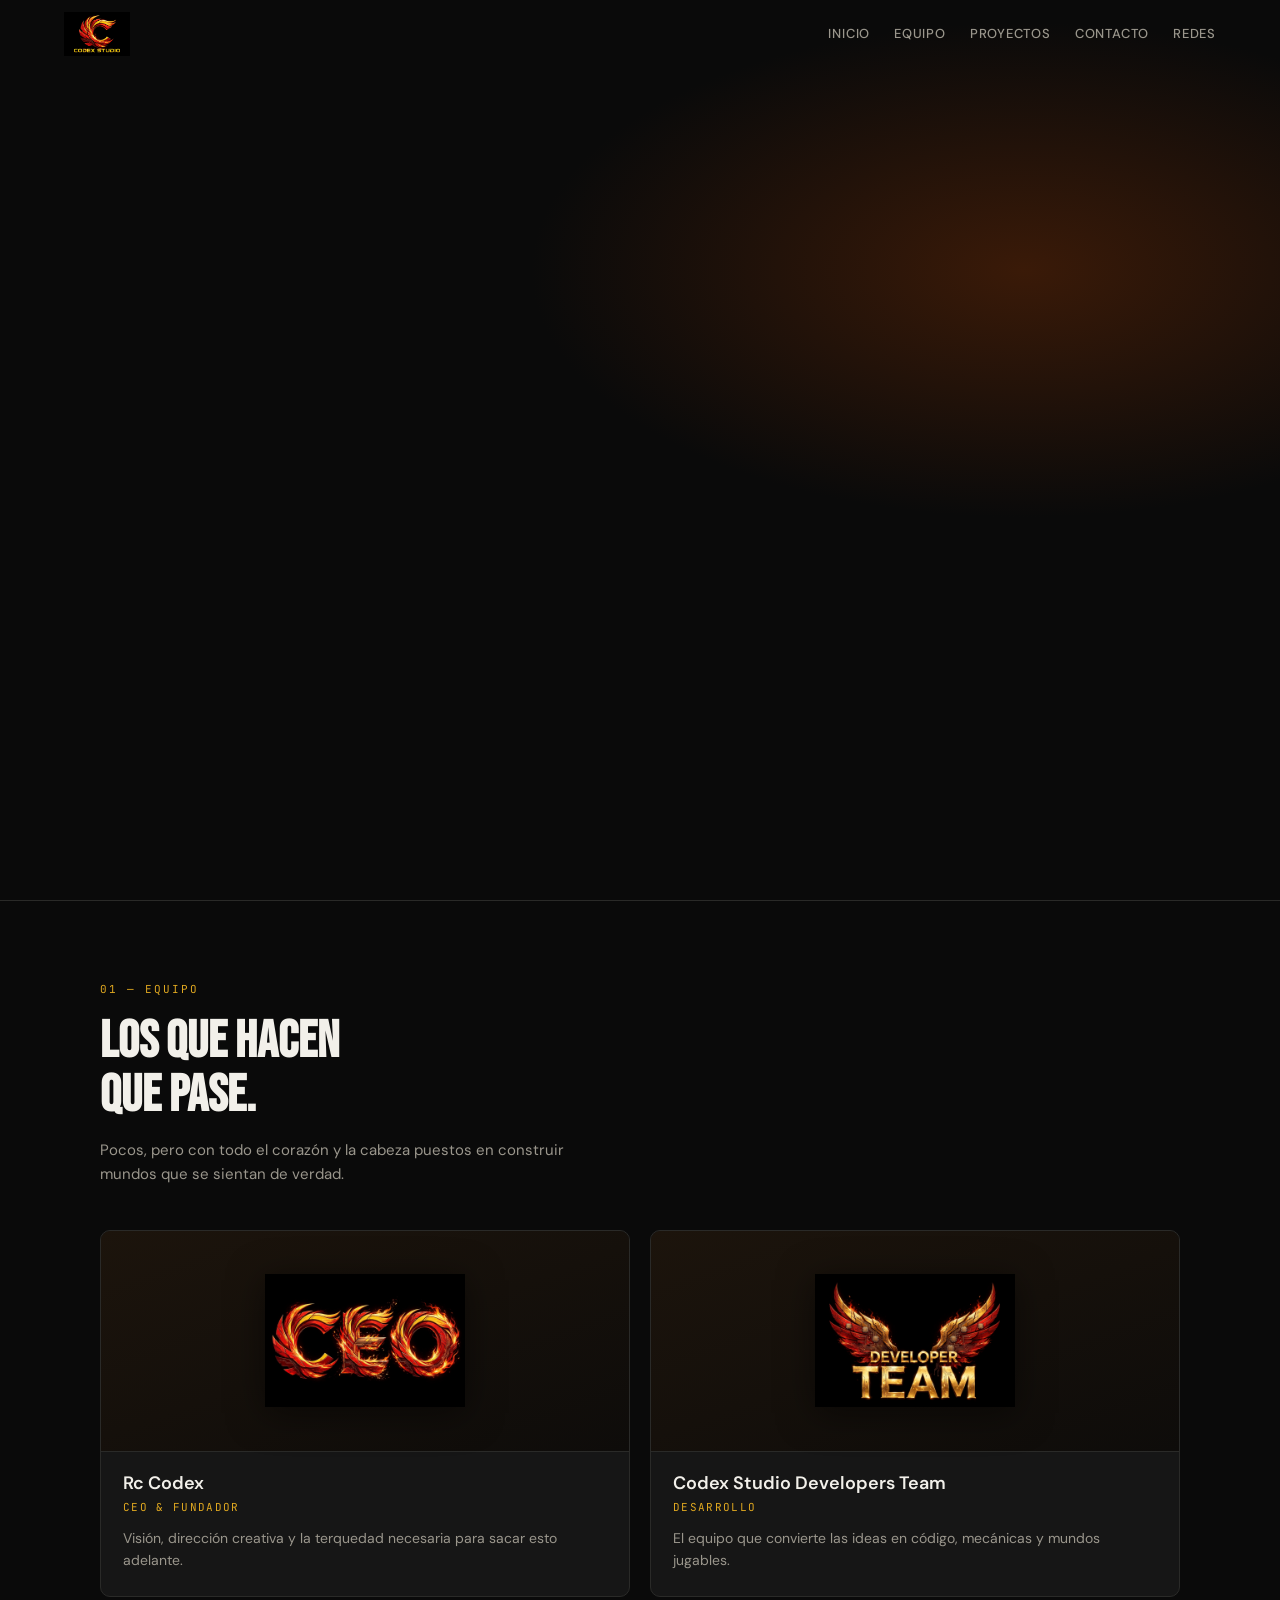
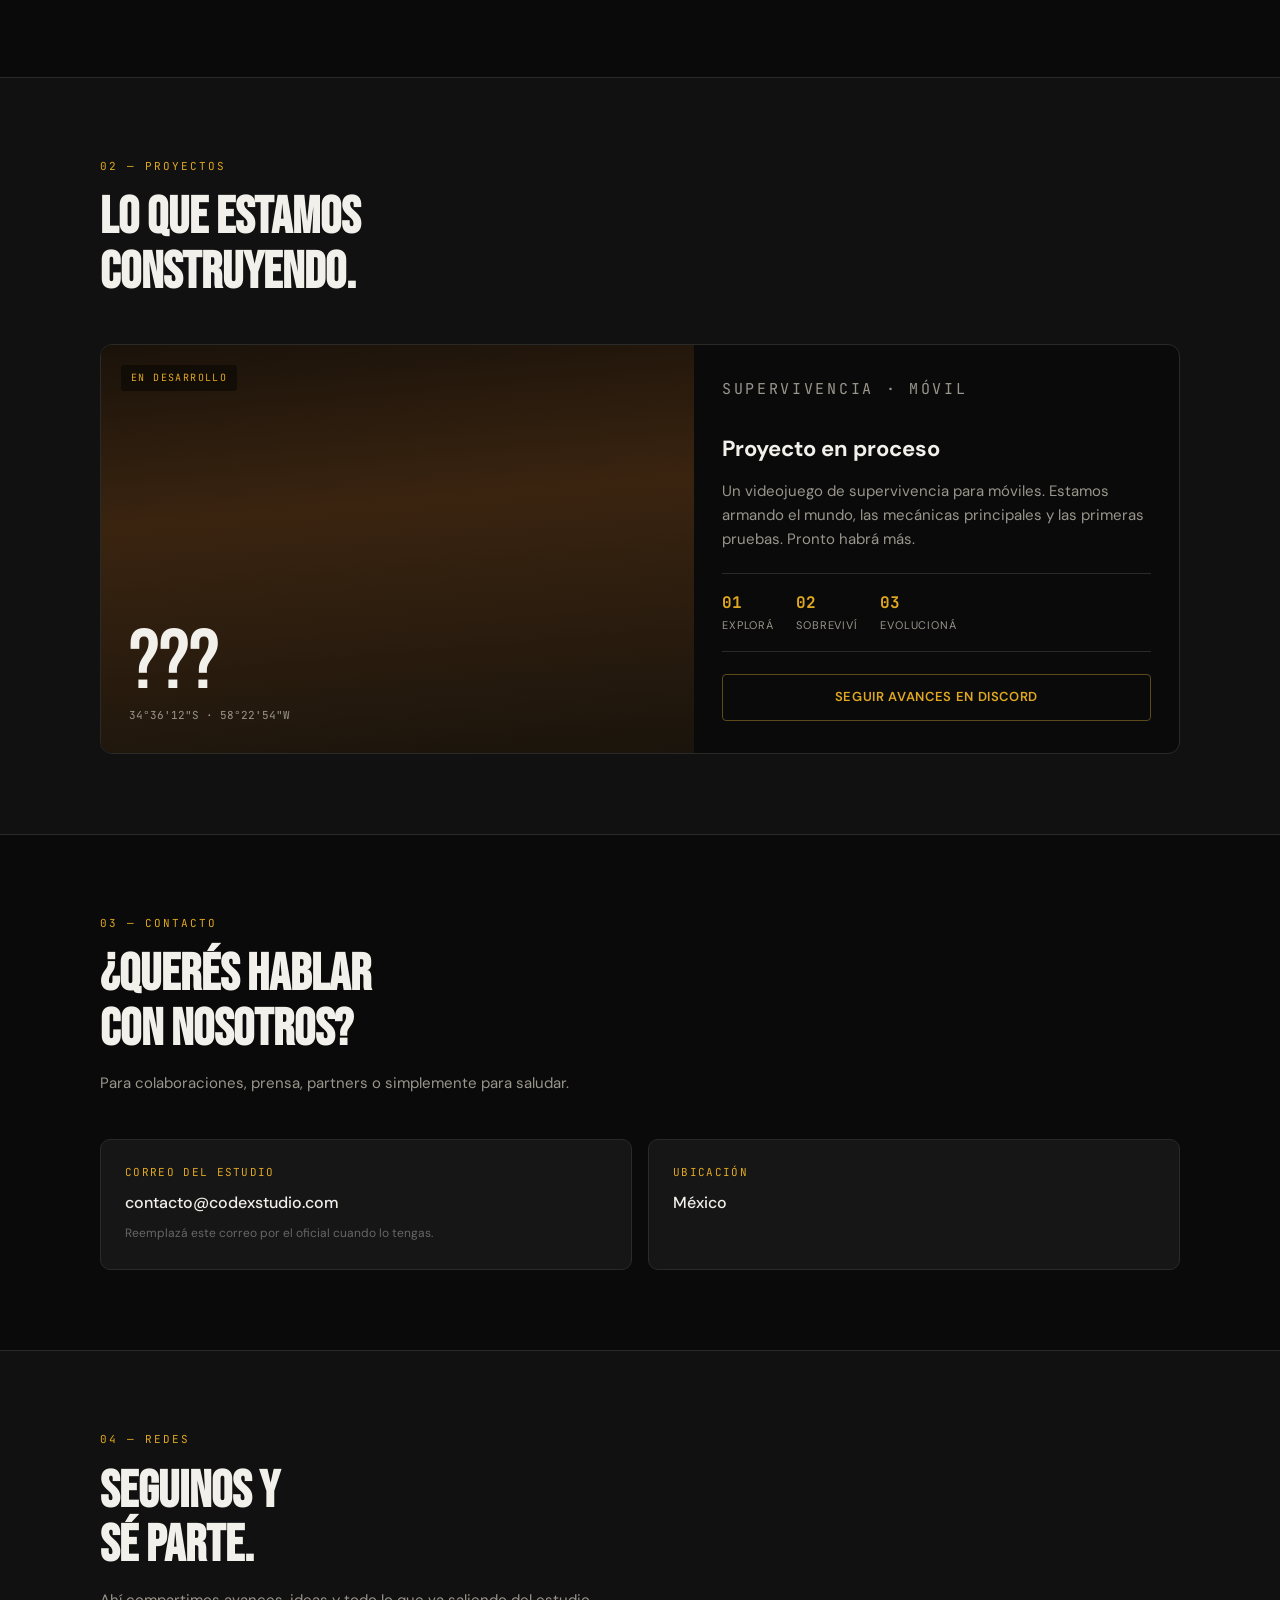
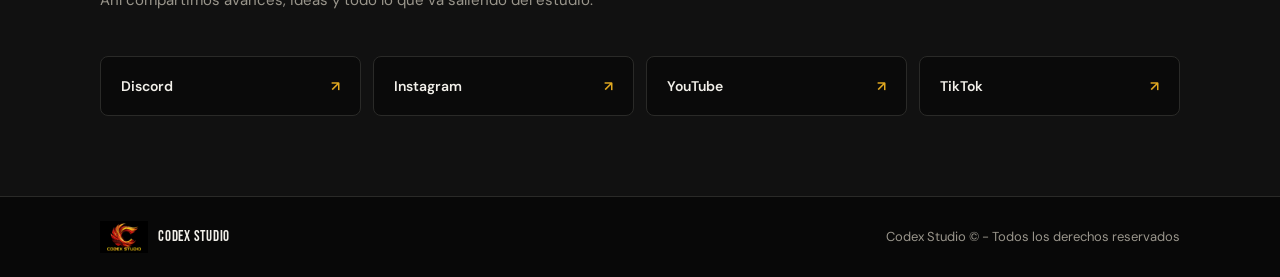
==== commit 13fb857d: "Refactor index.html for readability and functionality Removed the meta description tag and updated s" ====
--- a/index.html
+++ b/index.html
@@ -4,17 +4,15 @@
   <meta charset="UTF-8">
   <meta name="viewport" content="width=device-width, initial-scale=1.0">
   <meta name="theme-color" content="#0a0a0a">
-  <meta name="description" content="CODEX STUDIO — Estudio independiente de videojuegos. Creamos mundos para sobrevivir.">
   <title>CODEX STUDIO</title>
   <link rel="icon" type="image/jpeg" href="assets/codex-studio-logo.jpg">
   <link rel="stylesheet" href="styles.css">
   <link rel="preconnect" href="https://fonts.googleapis.com">
   <link rel="preconnect" href="https://fonts.gstatic.com" crossorigin>
-  <link href="https://fonts.googleapis.com/css2?family=Bebas+Neue&family=DM+Sans:ital,opsz,wght@0,9..40,300;0,9..40,400;0,9..40,500;0,9..40,600;0,9..40,700;1,9..40,400&family=JetBrains+Mono:wght@400;500&display=swap" rel="stylesheet">
+  <link href="https://fonts.googleapis.com/css2?family=Bebas+Neue&family=DM+Sans:wght@400;500;600;700&family=JetBrains+Mono:wght@400;500&display=swap" rel="stylesheet">
 </head>
 <body>
 
-  <!-- NAV -->
   <header class="header">
     <a href="#inicio" class="logo">
       <img src="assets/codex-studio-logo.jpg" alt="CODEX STUDIO" class="logo-img">
@@ -33,7 +31,6 @@
 
   <main>
 
-    <!-- INICIO / HERO -->
     <section class="hero" id="inicio">
       <div class="hero-bg"></div>
       <div class="hero-content">
@@ -48,28 +45,19 @@
           <a href="#equipo" class="btn btn-ghost">Conocer al equipo</a>
         </div>
       </div>
-      <div class="hero-logo-float">
-        <img src="assets/codex-studio-logo.jpg" alt="">
-      </div>
-      <div class="hero-scroll">
-        <span>Desliza</span>
-        <div class="scroll-line"></div>
-      </div>
     </section>
 
-    <!-- EQUIPO -->
-    <section class="section equipo" id="equipo">
+    <section class="section" id="equipo">
       <div class="container">
         <div class="section-head">
           <p class="tag">01 — EQUIPO</p>
           <h2>Los que hacen<br>que pase.</h2>
           <p class="section-desc">Pocos, pero con todo el corazón y la cabeza puestos en construir mundos que se sientan de verdad.</p>
         </div>
-
         <div class="team-grid">
           <article class="member">
             <div class="member-photo">
-              <img src="assets/ceotm.png" alt="Rc Codex" onerror="this.style.display='none'">
+              <img src="assets/ceotm.png" alt="Rc Codex">
             </div>
             <div class="member-info">
               <h3>Rc Codex</h3>
@@ -77,13 +65,12 @@
               <p class="bio">Visión, dirección creativa y la terquedad necesaria para sacar esto adelante.</p>
             </div>
           </article>
-
           <article class="member">
             <div class="member-photo">
-              <img src="assets/devtm.png" alt="Codex Studio Developers Team" onerror="this.style.display='none'">
+              <img src="assets/devtm.png" alt="Developers Team">
             </div>
             <div class="member-info">
-              <h3>Codex Studio<br>Developers Team</h3>
+              <h3>Codex Studio Developers Team</h3>
               <p class="role">Desarrollo</p>
               <p class="bio">El equipo que convierte las ideas en código, mecánicas y mundos jugables.</p>
             </div>
@@ -92,27 +79,22 @@
       </div>
     </section>
 
-    <!-- PROYECTOS -->
-    <section class="section proyectos" id="proyectos">
+    <section class="section section-alt" id="proyectos">
       <div class="container">
         <div class="section-head">
           <p class="tag">02 — PROYECTOS</p>
           <h2>Lo que estamos<br>construyendo.</h2>
         </div>
-
         <div class="project-card">
           <div class="project-visual">
-            <div class="project-badge">EN DESARROLLO</div>
+            <span class="project-badge">EN DESARROLLO</span>
             <div class="project-title-big">???</div>
             <p class="project-coords">34°36'12"S · 58°22'54"W</p>
           </div>
           <div class="project-body">
             <p class="tag">SUPERVIVENCIA · MÓVIL</p>
             <h3>Proyecto en proceso</h3>
-            <p>
-              Un videojuego de supervivencia para móviles. Estamos armando el mundo,
-              las mecánicas principales y las primeras pruebas. Pronto habrá más.
-            </p>
+            <p>Un videojuego de supervivencia para móviles. Estamos armando el mundo, las mecánicas principales y las primeras pruebas. Pronto habrá más.</p>
             <div class="project-stats">
               <div><strong>01</strong><span>Explorá</span></div>
               <div><strong>02</strong><span>Sobreviví</span></div>
@@ -124,17 +106,13 @@
       </div>
     </section>
 
-    <!-- CONTACTO -->
-    <section class="section contacto" id="contacto">
+    <section class="section" id="contacto">
       <div class="container">
         <div class="section-head">
           <p class="tag">03 — CONTACTO</p>
           <h2>¿Querés hablar<br>con nosotros?</h2>
-          <p class="section-desc">
-            Para colaboraciones, prensa, partners o simplemente para saludar.
-          </p>
+          <p class="section-desc">Para colaboraciones, prensa, partners o simplemente para saludar.</p>
         </div>
-
         <div class="contact-box">
           <div class="contact-item">
             <span class="contact-label">Correo del estudio</span>
@@ -149,41 +127,24 @@
       </div>
     </section>
 
-    <!-- REDES -->
-    <section class="section redes" id="redes">
+    <section class="section section-alt" id="redes">
       <div class="container">
         <div class="section-head">
           <p class="tag">04 — REDES</p>
           <h2>Seguinos y<br>sé parte.</h2>
-          <p class="section-desc">
-            Ahí compartimos avances, ideas y todo lo que va saliendo del estudio.
-          </p>
+          <p class="section-desc">Ahí compartimos avances, ideas y todo lo que va saliendo del estudio.</p>
         </div>
-
         <div class="social-grid">
-          <a href="#" class="social-card" target="_blank" rel="noopener">
-            <span class="social-name">Discord</span>
-            <span class="social-arrow">↗</span>
-          </a>
-          <a href="#" class="social-card" target="_blank" rel="noopener">
-            <span class="social-name">Instagram</span>
-            <span class="social-arrow">↗</span>
-          </a>
-          <a href="#" class="social-card" target="_blank" rel="noopener">
-            <span class="social-name">YouTube</span>
-            <span class="social-arrow">↗</span>
-          </a>
-          <a href="#" class="social-card" target="_blank" rel="noopener">
-            <span class="social-name">TikTok</span>
-            <span class="social-arrow">↗</span>
-          </a>
+          <a href="#" class="social-card"><span>Discord</span><span class="arrow">↗</span></a>
+          <a href="#" class="social-card"><span>Instagram</span><span class="arrow">↗</span></a>
+          <a href="#" class="social-card"><span>YouTube</span><span class="arrow">↗</span></a>
+          <a href="#" class="social-card"><span>TikTok</span><span class="arrow">↗</span></a>
         </div>
       </div>
     </section>
 
   </main>
 
-  <!-- FOOTER -->
   <footer class="footer">
     <div class="container footer-inner">
       <div class="footer-brand">
@@ -195,22 +156,19 @@
   </footer>
 
   <script>
-    const menuBtn = document.getElementById('menuBtn');
+    const btn = document.getElementById('menuBtn');
     const nav = document.getElementById('nav');
-    menuBtn.addEventListener('click', () => {
+    btn.addEventListener('click', () => {
       nav.classList.toggle('open');
-      menuBtn.classList.toggle('open');
+      btn.classList.toggle('open');
     });
-    nav.querySelectorAll('a').forEach(link => {
-      link.addEventListener('click', () => {
-        nav.classList.remove('open');
-        menuBtn.classList.remove('open');
-      });
-    });
-    const header = document.querySelector('.header');
+    nav.querySelectorAll('a').forEach(a => a.addEventListener('click', () => {
+      nav.classList.remove('open');
+      btn.classList.remove('open');
+    }));
     window.addEventListener('scroll', () => {
-      header.classList.toggle('scrolled', window.scrollY > 40);
+      document.querySelector('.header').classList.toggle('scrolled', window.scrollY > 30);
     });
   </script>
 </body>
-              </html>
+  </html>
--- a/styles.css
+++ b/styles.css
@@ -1,621 +1,367 @@
-/* ========================================
-   CODEX STUDIO — Estilos desde cero
-   ======================================== */
-
 :root {
   --bg: #0a0a0a;
-  --bg-2: #111111;
-  --bg-3: #161616;
+  --bg2: #111;
+  --bg3: #161616;
   --gold: #e0a820;
-  --gold-light: #f0c040;
-  --fire: #ff4d00;
+  --gold2: #f0c040;
   --text: #f2f0ea;
   --muted: #9a968c;
   --line: #2a2a28;
-  --font-display: 'Bebas Neue', sans-serif;
-  --font-body: 'DM Sans', system-ui, sans-serif;
-  --font-mono: 'JetBrains Mono', monospace;
-}
-
-*, *::before, *::after {
-  box-sizing: border-box;
-  margin: 0;
-  padding: 0;
-}
-
-html {
-  scroll-behavior: smooth;
-  scroll-padding-top: 80px;
-}
-
+  --display: 'Bebas Neue', sans-serif;
+  --body: 'DM Sans', system-ui, sans-serif;
+  --mono: 'JetBrains Mono', monospace;
+}
+
+* { box-sizing: border-box; margin: 0; padding: 0; }
+html { scroll-behavior: smooth; scroll-padding-top: 70px; }
 body {
   background: var(--bg);
   color: var(--text);
-  font-family: var(--font-body);
+  font-family: var(--body);
   font-size: 16px;
   line-height: 1.6;
   -webkit-font-smoothing: antialiased;
 }
-
-img {
-  max-width: 100%;
-  display: block;
-}
-
-a {
-  color: inherit;
-  text-decoration: none;
-}
-
-/* ---------- HEADER ---------- */
+img { max-width: 100%; display: block; }
+a { color: inherit; text-decoration: none; }
+
+/* HEADER */
 .header {
   position: fixed;
-  top: 0;
-  left: 0;
-  right: 0;
+  top: 0; left: 0; right: 0;
   z-index: 100;
   display: flex;
   align-items: center;
   justify-content: space-between;
-  padding: 14px 5%;
+  padding: 12px 5%;
   background: transparent;
-  transition: background .3s, border-color .3s, padding .3s;
+  transition: .3s;
   border-bottom: 1px solid transparent;
 }
-
 .header.scrolled {
-  background: rgba(10, 10, 10, 0.94);
-  backdrop-filter: blur(14px);
+  background: rgba(10,10,10,.95);
+  backdrop-filter: blur(12px);
   border-bottom-color: var(--line);
-  padding: 10px 5%;
-}
-
-.logo {
-  display: flex;
-  align-items: center;
-}
-
+}
 .logo-img {
-  height: 52px;
+  height: 44px;
   width: auto;
   object-fit: contain;
-  filter: drop-shadow(0 0 12px rgba(255, 80, 0, 0.35));
-}
-
+}
 .nav {
   display: flex;
-  gap: 28px;
-}
-
+  gap: 24px;
+}
 .nav a {
   font-size: 13px;
   font-weight: 500;
-  letter-spacing: 0.07em;
+  letter-spacing: .06em;
   text-transform: uppercase;
   color: var(--muted);
   transition: color .2s;
 }
-
-.nav a:hover {
-  color: var(--gold);
-}
+.nav a:hover { color: var(--gold); }
 
 .menu-btn {
   display: none;
   background: none;
-  border: none;
-  width: 32px;
-  height: 24px;
+  border: 0;
+  width: 28px;
+  height: 20px;
   flex-direction: column;
   justify-content: space-between;
   cursor: pointer;
-  z-index: 101;
-}
-
+  z-index: 110;
+}
 .menu-btn span {
   display: block;
   height: 2px;
   background: var(--text);
   transition: .3s;
 }
-
-.menu-btn.open span:first-child {
-  transform: translateY(11px) rotate(45deg);
-}
-
-.menu-btn.open span:last-child {
-  transform: translateY(-11px) rotate(-45deg);
-}
-
-/* ---------- HERO ---------- */
+.menu-btn.open span:first-child { transform: translateY(9px) rotate(45deg); }
+.menu-btn.open span:last-child { transform: translateY(-9px) rotate(-45deg); }
+
+/* HERO */
 .hero {
   position: relative;
   min-height: 100vh;
   display: flex;
   align-items: center;
-  padding: 110px 5% 80px;
+  padding: 100px 5% 60px;
   overflow: hidden;
 }
-
 .hero-bg {
   position: absolute;
   inset: 0;
   background:
-    radial-gradient(ellipse 70% 55% at 75% 35%, #3a1a08 0%, transparent 55%),
-    radial-gradient(ellipse 45% 40% at 15% 75%, #1a1208 0%, transparent 50%),
+    radial-gradient(ellipse 70% 50% at 80% 30%, #3a1a08 0%, transparent 55%),
     var(--bg);
   z-index: 0;
 }
-
-.hero-bg::after {
-  content: '';
-  position: absolute;
-  inset: 0;
-  background-image:
-    linear-gradient(rgba(224, 168, 32, 0.04) 1px, transparent 1px),
-    linear-gradient(90deg, rgba(224, 168, 32, 0.04) 1px, transparent 1px);
-  background-size: 55px 55px;
-  mask-image: radial-gradient(ellipse at 60% 40%, black 20%, transparent 70%);
-}
-
-.hero-content {
+.hero-inner {
   position: relative;
   z-index: 2;
-  max-width: 620px;
-}
-
+  width: 100%;
+  max-width: 1200px;
+  margin: 0 auto;
+  display: flex;
+  align-items: center;
+  justify-content: space-between;
+  gap: 40px;
+}
+.hero-content { max-width: 520px; flex: 1; }
 .tag {
-  font-family: var(--font-mono);
+  font-family: var(--mono);
   font-size: 11px;
-  letter-spacing: 0.2em;
+  letter-spacing: .18em;
   color: var(--gold);
-  margin-bottom: 18px;
+  margin-bottom: 16px;
   text-transform: uppercase;
 }
-
 .hero h1 {
-  font-family: var(--font-display);
-  font-size: clamp(68px, 13vw, 132px);
-  line-height: 0.88;
-  letter-spacing: 0.02em;
-  margin-bottom: 24px;
-}
-
-.hero h1 span {
-  color: var(--gold);
-}
-
+  font-family: var(--display);
+  font-size: clamp(56px, 11vw, 110px);
+  line-height: .9;
+  letter-spacing: .02em;
+  margin-bottom: 20px;
+}
+.hero h1 span { color: var(--gold); }
 .hero-text {
-  font-size: 17px;
+  font-size: 16px;
   color: var(--muted);
-  max-width: 440px;
-  margin-bottom: 36px;
+  margin-bottom: 32px;
   line-height: 1.7;
 }
-
 .hero-actions {
   display: flex;
-  gap: 14px;
+  gap: 12px;
   flex-wrap: wrap;
 }
-
+.hero-logo {
+  flex: 0 0 auto;
+  width: min(340px, 32vw);
+  filter: drop-shadow(0 0 40px rgba(255,60,0,.3));
+}
+.hero-logo img { width: 100%; height: auto; }
+
+/* BUTTONS */
 .btn {
   display: inline-flex;
   align-items: center;
   justify-content: center;
-  padding: 14px 26px;
+  padding: 13px 24px;
   font-size: 13px;
   font-weight: 600;
-  letter-spacing: 0.06em;
+  letter-spacing: .05em;
   text-transform: uppercase;
   border-radius: 4px;
-  transition: all .25s;
+  transition: .25s;
+  border: none;
   cursor: pointer;
-  border: none;
-}
-
+}
 .btn-gold {
   background: linear-gradient(135deg, #e0a820, #c47820);
   color: #0a0a0a;
 }
-
 .btn-gold:hover {
   background: linear-gradient(135deg, #f0c040, #e0a820);
   transform: translateY(-2px);
-  box-shadow: 0 8px 24px rgba(224, 168, 32, 0.25);
-}
-
+}
 .btn-ghost {
   background: transparent;
   color: var(--text);
   border: 1px solid var(--line);
 }
-
-.btn-ghost:hover {
-  border-color: var(--gold);
-  color: var(--gold);
-}
-
+.btn-ghost:hover { border-color: var(--gold); color: var(--gold); }
 .btn-outline {
   background: transparent;
   color: var(--gold);
   border: 1px solid #5c4a1a;
-  padding: 12px 22px;
-}
-
+  padding: 12px 20px;
+}
 .btn-outline:hover {
-  background: rgba(224, 168, 32, 0.1);
+  background: rgba(224,168,32,.1);
   border-color: var(--gold);
 }
 
-.hero-logo-float {
-  position: absolute;
-  right: 6%;
-  top: 50%;
-  transform: translateY(-50%);
-  width: min(38vw, 420px);
-  z-index: 1;
-  opacity: 0.9;
-  filter: drop-shadow(0 0 40px rgba(255, 60, 0, 0.35));
-  pointer-events: none;
-}
-
-.hero-logo-float img {
-  width: 100%;
-  height: auto;
-}
-
-.hero-scroll {
-  position: absolute;
-  bottom: 32px;
-  left: 5%;
-  display: flex;
-  align-items: center;
-  gap: 12px;
-  font-family: var(--font-mono);
-  font-size: 10px;
-  letter-spacing: 0.2em;
-  color: var(--muted);
-  text-transform: uppercase;
-  z-index: 2;
-}
-
-.scroll-line {
-  width: 44px;
-  height: 1px;
-  background: var(--line);
-  position: relative;
-  overflow: hidden;
-}
-
-.scroll-line::after {
-  content: '';
-  position: absolute;
-  left: 0;
-  top: 0;
-  height: 100%;
-  width: 40%;
-  background: var(--gold);
-  animation: scrollPulse 1.8s ease-in-out infinite;
-}
-
-@keyframes scrollPulse {
-  0% { transform: translateX(-100%); }
-  100% { transform: translateX(300%); }
-}
-
-/* ---------- SECTIONS ---------- */
-.section {
-  padding: 90px 0;
-  border-top: 1px solid var(--line);
-}
-
-.container {
-  width: min(1080px, 90%);
-  margin: 0 auto;
-}
-
-.section-head {
-  margin-bottom: 50px;
-  max-width: 540px;
-}
-
+/* SECTIONS */
+.section { padding: 80px 0; border-top: 1px solid var(--line); }
+.section-alt { background: var(--bg2); }
+.container { width: min(1080px, 90%); margin: 0 auto; }
+.section-head { margin-bottom: 44px; max-width: 520px; }
 .section-head h2 {
-  font-family: var(--font-display);
-  font-size: clamp(38px, 5.5vw, 58px);
+  font-family: var(--display);
+  font-size: clamp(36px, 5vw, 52px);
   line-height: 1.05;
-  letter-spacing: 0.02em;
-  margin: 10px 0 16px;
-}
-
-.section-desc {
-  color: var(--muted);
-  font-size: 16px;
-  line-height: 1.7;
-}
-
-/* ---------- EQUIPO ---------- */
-.equipo {
-  background: var(--bg-2);
-}
-
+  margin: 8px 0 14px;
+}
+.section-desc { color: var(--muted); font-size: 15px; }
+
+/* TEAM */
 .team-grid {
   display: grid;
-  grid-template-columns: repeat(2, 1fr);
-  gap: 24px;
-}
-
+  grid-template-columns: 1fr 1fr;
+  gap: 20px;
+}
 .member {
-  background: var(--bg-3);
+  background: var(--bg3);
   border: 1px solid var(--line);
   border-radius: 10px;
   overflow: hidden;
-  transition: border-color .3s, transform .3s;
-}
-
-.member:hover {
-  border-color: #3d3520;
-  transform: translateY(-4px);
-}
-
+  transition: .3s;
+}
+.member:hover { border-color: #3d3520; transform: translateY(-3px); }
 .member-photo {
-  height: 240px;
+  height: 220px;
   background: linear-gradient(160deg, #1c140c, #0e0c0a);
   display: flex;
   align-items: center;
   justify-content: center;
-  position: relative;
-}
-
-.member-photo::before {
-  content: '';
-  position: absolute;
-  width: 160px;
-  height: 160px;
-  border-radius: 50%;
-  border: 1px solid rgba(224, 168, 32, 0.2);
-  box-shadow: 0 0 50px rgba(255, 80, 0, 0.1);
-}
-
+}
 .member-photo img {
-  position: relative;
-  z-index: 1;
-  width: 130px;
-  height: 130px;
+  width: 70%;
+  max-width: 200px;
+  height: auto;
   object-fit: contain;
-  filter: drop-shadow(0 6px 20px rgba(0,0,0,0.5));
-}
-
+  filter: drop-shadow(0 6px 18px rgba(0,0,0,.5));
+}
 .member-info {
-  padding: 22px 24px 26px;
+  padding: 20px 22px 24px;
   border-top: 1px solid var(--line);
 }
-
 .member-info h3 {
-  font-size: 19px;
+  font-size: 18px;
   font-weight: 600;
-  line-height: 1.25;
-  margin-bottom: 5px;
-}
-
+  margin-bottom: 4px;
+  line-height: 1.3;
+}
 .role {
-  font-family: var(--font-mono);
+  font-family: var(--mono);
   font-size: 11px;
-  letter-spacing: 0.12em;
+  letter-spacing: .12em;
   color: var(--gold);
   text-transform: uppercase;
   margin-bottom: 10px;
 }
-
-.bio {
-  font-size: 14px;
-  color: var(--muted);
-  line-height: 1.55;
-}
-
-/* ---------- PROYECTOS ---------- */
+.bio { font-size: 14px; color: var(--muted); }
+
+/* PROJECT */
 .project-card {
   display: grid;
-  grid-template-columns: 1.05fr 0.95fr;
+  grid-template-columns: 1.1fr .9fr;
   border: 1px solid var(--line);
   border-radius: 12px;
   overflow: hidden;
-  background: var(--bg-2);
-}
-
+  background: var(--bg);
+}
 .project-visual {
   position: relative;
-  min-height: 360px;
-  background: linear-gradient(175deg, #1a120a 0%, #3a2410 40%, #1a140c 100%);
+  min-height: 320px;
+  background: linear-gradient(175deg, #1a120a, #3a2410 40%, #1a140c);
   display: flex;
   flex-direction: column;
   justify-content: flex-end;
   padding: 28px;
 }
-
-.project-visual::before {
-  content: '';
-  position: absolute;
-  inset: 0;
-  background-image:
-    linear-gradient(rgba(224, 168, 32, 0.05) 1px, transparent 1px),
-    linear-gradient(90deg, rgba(224, 168, 32, 0.05) 1px, transparent 1px);
-  background-size: 36px 36px;
-}
-
 .project-badge {
   position: absolute;
-  top: 22px;
-  left: 22px;
-  font-family: var(--font-mono);
+  top: 20px; left: 20px;
+  font-family: var(--mono);
   font-size: 10px;
-  letter-spacing: 0.16em;
+  letter-spacing: .14em;
   color: var(--gold);
-  background: rgba(0,0,0,0.45);
-  padding: 6px 12px;
+  background: rgba(0,0,0,.45);
+  padding: 5px 10px;
   border-radius: 3px;
-  z-index: 1;
-}
-
+}
 .project-title-big {
-  position: relative;
-  z-index: 1;
-  font-family: var(--font-display);
-  font-size: clamp(60px, 9vw, 92px);
-  line-height: 0.9;
-  letter-spacing: 0.02em;
-  color: rgba(242, 240, 234, 0.92);
-}
-
+  font-family: var(--display);
+  font-size: clamp(56px, 8vw, 84px);
+  line-height: .9;
+}
 .project-coords {
-  position: relative;
-  z-index: 1;
-  font-family: var(--font-mono);
+  font-family: var(--mono);
   font-size: 11px;
   color: var(--muted);
   margin-top: 6px;
-  letter-spacing: 0.05em;
-}
-
+}
 .project-body {
-  padding: 36px 32px;
+  padding: 32px 28px;
   display: flex;
   flex-direction: column;
   justify-content: center;
 }
-
-.project-body h3 {
-  font-size: 24px;
-  font-weight: 600;
-  margin: 8px 0 14px;
-}
-
-.project-body > p {
-  color: var(--muted);
-  font-size: 15px;
-  line-height: 1.65;
-  margin-bottom: 24px;
-}
-
+.project-body h3 { font-size: 22px; margin: 8px 0 12px; }
+.project-body > p { color: var(--muted); font-size: 15px; margin-bottom: 22px; }
 .project-stats {
   display: flex;
-  gap: 24px;
-  padding: 18px 0;
+  gap: 22px;
+  padding: 16px 0;
   border-top: 1px solid var(--line);
   border-bottom: 1px solid var(--line);
-  margin-bottom: 24px;
-}
-
-.project-stats div {
-  display: flex;
-  flex-direction: column;
-  gap: 3px;
-}
-
-.project-stats strong {
-  font-family: var(--font-mono);
-  font-size: 17px;
-  color: var(--gold);
-}
-
-.project-stats span {
-  font-size: 11px;
-  letter-spacing: 0.1em;
-  text-transform: uppercase;
-  color: var(--muted);
-}
-
-/* ---------- CONTACTO ---------- */
-.contacto {
-  background: var(--bg-2);
-}
-
+  margin-bottom: 22px;
+}
+.project-stats div { display: flex; flex-direction: column; gap: 2px; }
+.project-stats strong { font-family: var(--mono); font-size: 16px; color: var(--gold); }
+.project-stats span { font-size: 11px; letter-spacing: .08em; text-transform: uppercase; color: var(--muted); }
+
+/* CONTACT */
 .contact-box {
   display: grid;
   grid-template-columns: 1fr 1fr;
-  gap: 20px;
-}
-
+  gap: 16px;
+}
 .contact-item {
-  background: var(--bg-3);
+  background: var(--bg3);
   border: 1px solid var(--line);
   border-radius: 10px;
-  padding: 26px 28px;
-}
-
+  padding: 24px;
+}
 .contact-label {
   display: block;
-  font-family: var(--font-mono);
+  font-family: var(--mono);
   font-size: 11px;
-  letter-spacing: 0.14em;
+  letter-spacing: .12em;
   color: var(--gold);
   text-transform: uppercase;
-  margin-bottom: 10px;
-}
-
-.contact-value {
-  font-size: 17px;
-  font-weight: 500;
-  display: block;
-  margin-bottom: 6px;
-}
-
-a.contact-value:hover {
-  color: var(--gold);
-}
-
-.contact-item small {
-  font-size: 12px;
-  color: #666;
-}
-
-/* ---------- REDES ---------- */
+  margin-bottom: 8px;
+}
+.contact-value { font-size: 16px; font-weight: 500; display: block; margin-bottom: 4px; }
+a.contact-value:hover { color: var(--gold); }
+.contact-item small { font-size: 12px; color: #666; }
+
+/* SOCIAL */
 .social-grid {
   display: grid;
   grid-template-columns: repeat(4, 1fr);
-  gap: 14px;
-}
-
+  gap: 12px;
+}
 .social-card {
   display: flex;
   align-items: center;
   justify-content: space-between;
-  padding: 20px 22px;
-  background: var(--bg-2);
+  padding: 18px 20px;
+  background: var(--bg);
   border: 1px solid var(--line);
   border-radius: 8px;
-  transition: all .25s;
-}
-
+  transition: .25s;
+  font-weight: 600;
+  font-size: 14px;
+}
 .social-card:hover {
   border-color: var(--gold);
   background: #15120c;
-  transform: translateY(-3px);
-}
-
-.social-name {
-  font-size: 15px;
-  font-weight: 600;
-  letter-spacing: 0.04em;
-}
-
-.social-arrow {
-  color: var(--gold);
-  font-size: 17px;
-  transition: transform .25s;
-}
-
-.social-card:hover .social-arrow {
-  transform: translate(3px, -3px);
-}
-
-/* ---------- FOOTER ---------- */
+  transform: translateY(-2px);
+}
+.social-card .arrow { color: var(--gold); }
+
+/* FOOTER */
 .footer {
   border-top: 1px solid var(--line);
-  padding: 28px 0;
+  padding: 24px 0;
   background: #080808;
 }
-
 .footer-inner {
   display: flex;
   align-items: center;
@@ -623,121 +369,58 @@
   gap: 16px;
   flex-wrap: wrap;
 }
-
 .footer-brand {
   display: flex;
   align-items: center;
   gap: 10px;
-  font-family: var(--font-display);
+  font-family: var(--display);
   font-size: 15px;
-  letter-spacing: 0.06em;
-}
-
-.footer-logo {
-  height: 36px;
-  width: auto;
-  object-fit: contain;
-}
-
-.footer-copy {
-  font-size: 13px;
-  color: var(--muted);
-}
-
-/* ---------- RESPONSIVE ---------- */
-@media (max-width: 960px) {
-  .hero-logo-float {
-    width: min(42vw, 300px);
-    opacity: 0.55;
-    right: 2%;
+  letter-spacing: .05em;
+}
+.footer-logo { height: 32px; width: auto; }
+.footer-copy { font-size: 13px; color: var(--muted); }
+
+/* ========== MOBILE ========== */
+@media (max-width: 900px) {
+  .hero-inner { flex-direction: column; text-align: left; }
+  .hero-logo {
+    width: min(260px, 60vw);
+    order: -1;
+    margin-bottom: 10px;
   }
-
-  .team-grid {
-    grid-template-columns: 1fr;
-  }
-
-  .project-card {
-    grid-template-columns: 1fr;
-  }
-
-  .project-visual {
-    min-height: 260px;
-  }
-
-  .social-grid {
-    grid-template-columns: 1fr 1fr;
-  }
-
-  .contact-box {
-    grid-template-columns: 1fr;
-  }
+  .team-grid { grid-template-columns: 1fr; }
+  .project-card { grid-template-columns: 1fr; }
+  .project-visual { min-height: 240px; }
+  .contact-box { grid-template-columns: 1fr; }
+  .social-grid { grid-template-columns: 1fr 1fr; }
 }
 
 @media (max-width: 720px) {
   .nav {
     position: fixed;
-    top: 0;
-    right: 0;
-    bottom: 0;
-    width: 270px;
+    top: 0; right: 0; bottom: 0;
+    width: 260px;
     background: #0d0d0d;
     flex-direction: column;
-    padding: 90px 28px 40px;
-    gap: 22px;
+    padding: 80px 28px 40px;
+    gap: 20px;
     transform: translateX(100%);
-    transition: transform .35s ease;
+    transition: transform .3s ease;
     border-left: 1px solid var(--line);
-    z-index: 99;
+    z-index: 105;
   }
-
-  .nav.open {
-    transform: translateX(0);
+  .nav.open { transform: translateX(0); }
+  .menu-btn { display: flex; }
+  .logo-img { height: 38px; }
+  .hero { padding: 90px 5% 50px; min-height: auto; }
+  .hero-logo { width: min(220px, 55vw); }
+  .section { padding: 60px 0; }
+  .social-grid { grid-template-columns: 1fr; }
+  .footer-inner { flex-direction: column; align-items: flex-start; }
+}
+
+@media (max-width: 420px) {
+  .hero-actions { flex-direction: column; }
+  .btn { width: 100%; }
   }
-
-  .menu-btn {
-    display: flex;
-  }
-
-  .logo-img {
-    height: 44px;
-  }
-
-  .hero {
-    padding: 100px 5% 70px;
-  }
-
-  .hero-logo-float {
-    display: none;
-  }
-
-  .hero h1 {
-    font-size: clamp(54px, 15vw, 86px);
-  }
-
-  .section {
-    padding: 70px 0;
-  }
-
-  .member-photo {
-    height: 200px;
-  }
-
-  .social-grid {
-    grid-template-columns: 1fr;
-  }
-
-  .footer-inner {
-    flex-direction: column;
-    align-items: flex-start;
-  }
-}
-
-@media (max-width: 420px) {
-  .hero-actions {
-    flex-direction: column;
-  }
-
-  .btn {
-    width: 100%;
-  }
-}
+    
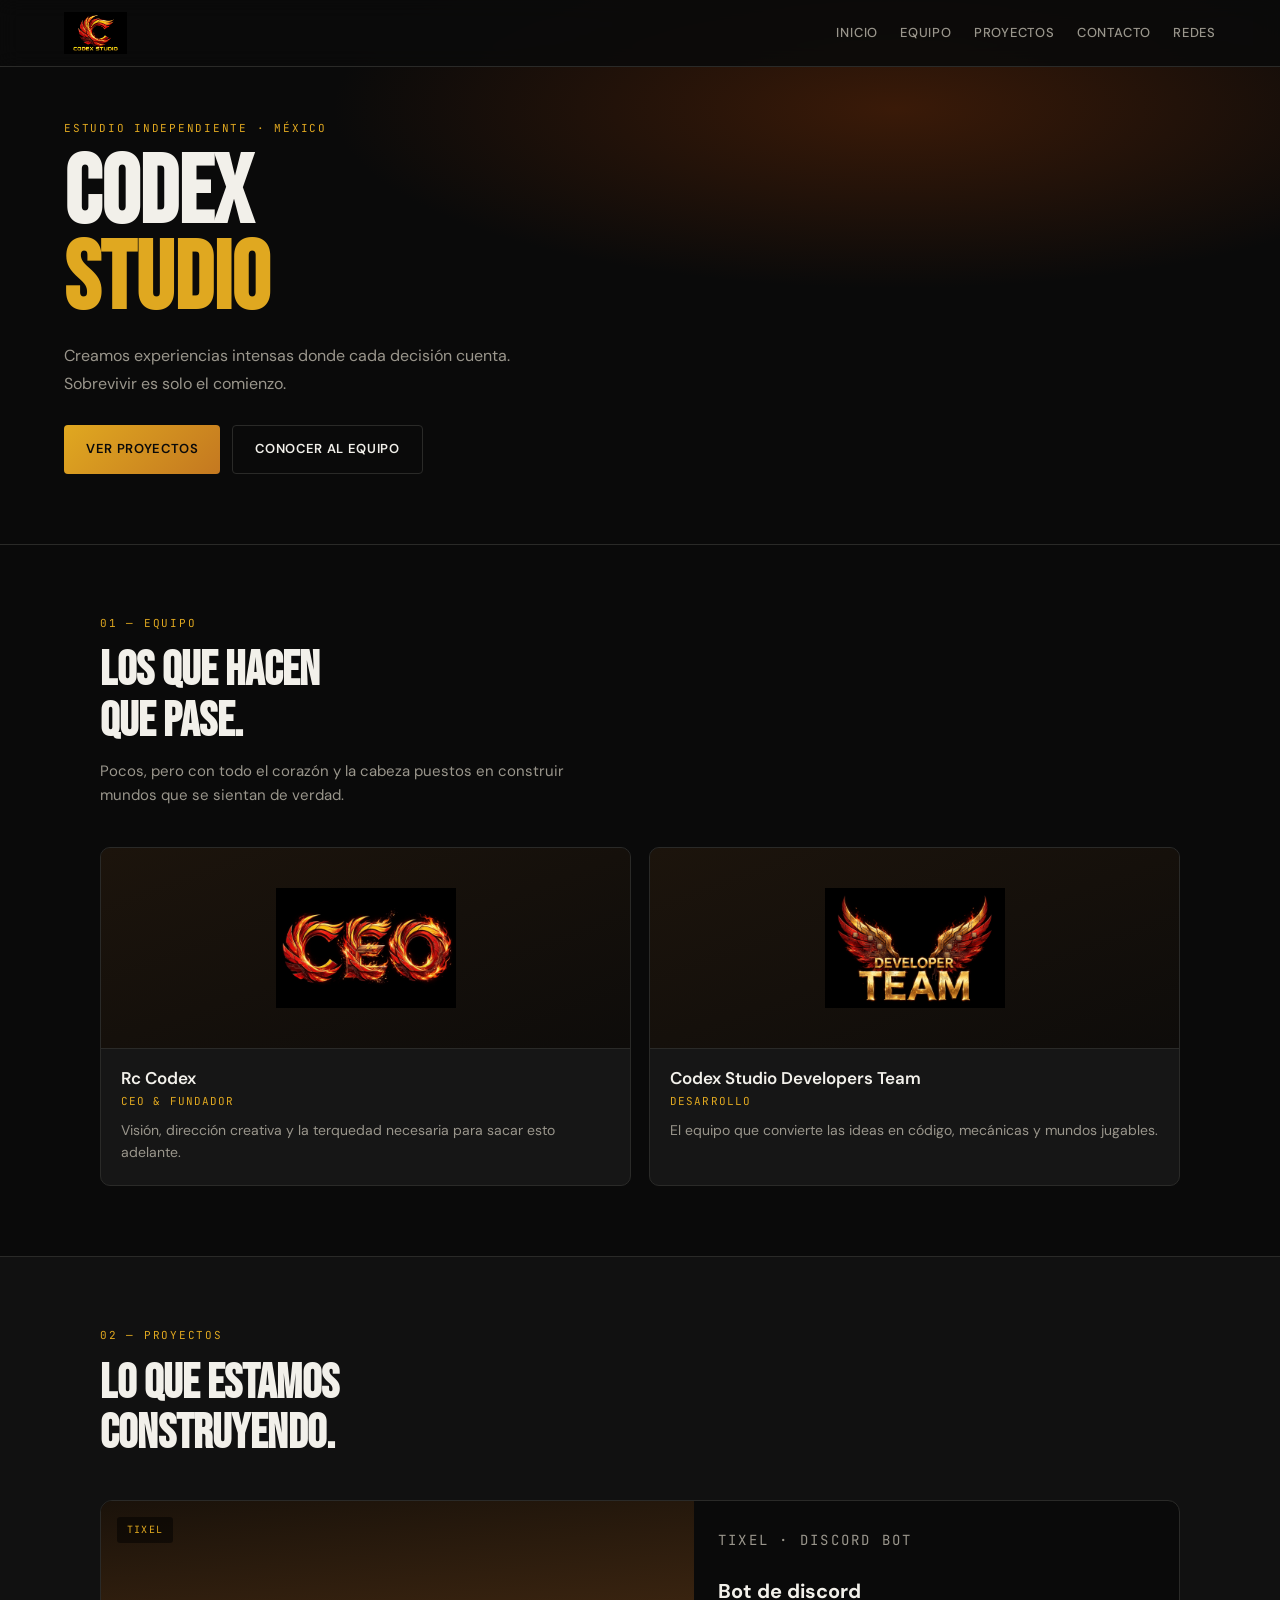
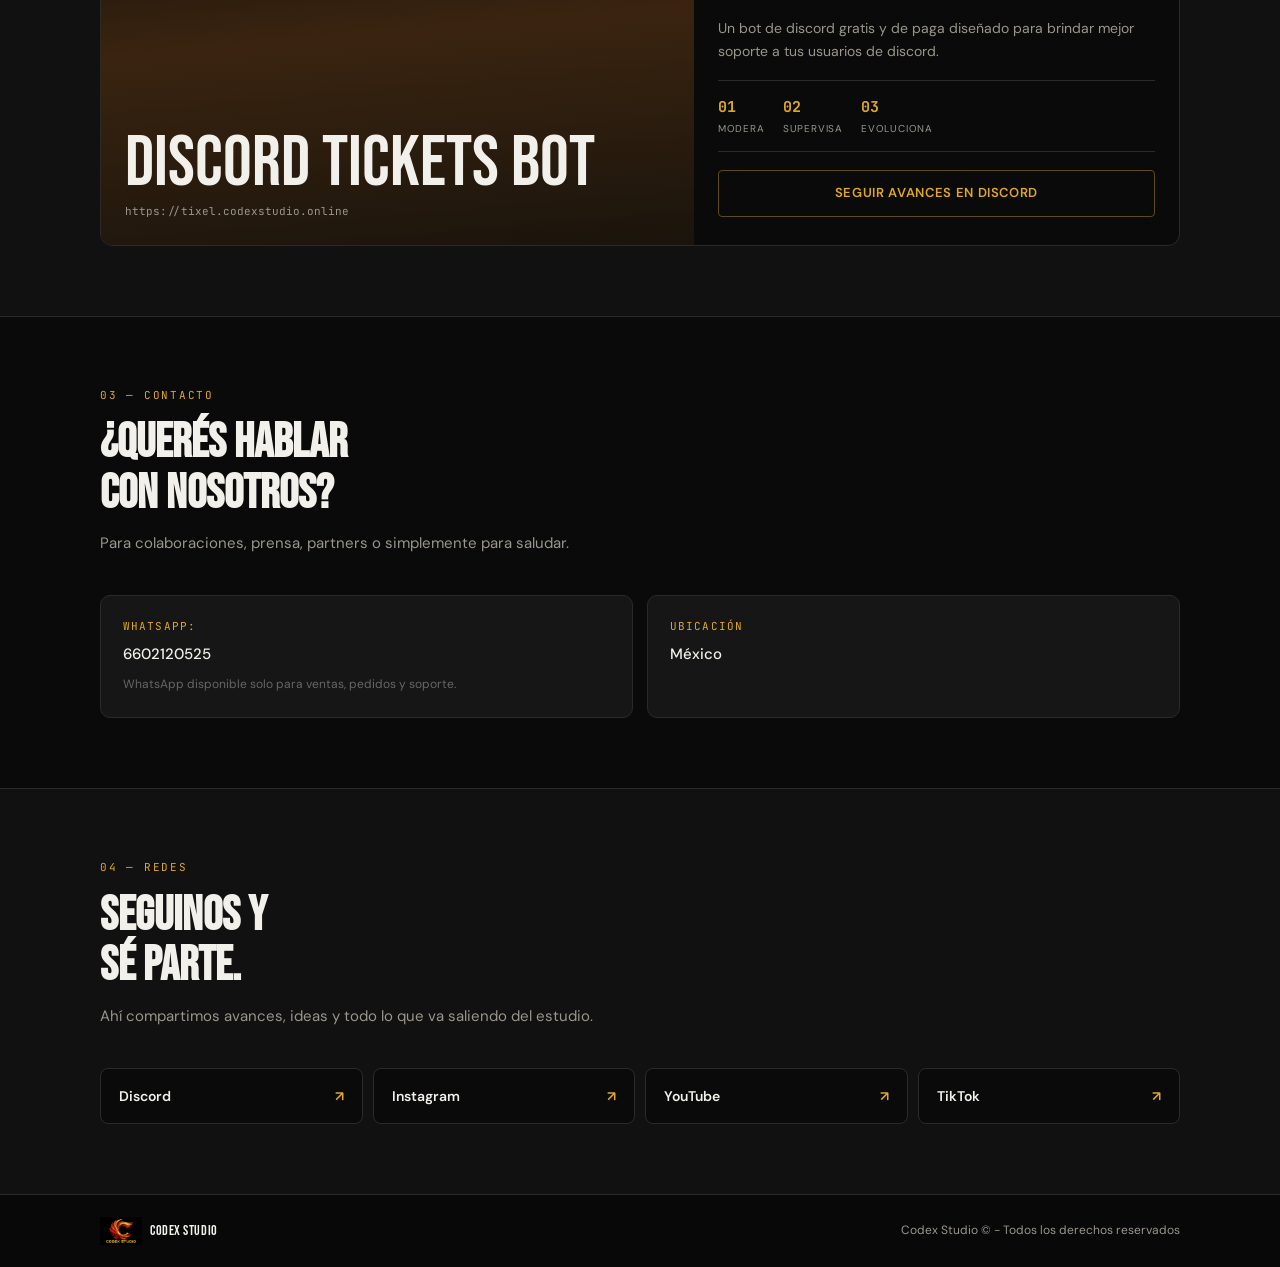
==== commit 38181dcd: "Update project details for Discord Tickets Bot" ====
--- a/index.html
+++ b/index.html
@@ -87,18 +87,18 @@
         </div>
         <div class="project-card">
           <div class="project-visual">
-            <span class="project-badge">EN DESARROLLO</span>
-            <div class="project-title-big">???</div>
-            <p class="project-coords">34°36'12"S · 58°22'54"W</p>
+            <span class="project-badge">TIXEL</span>
+            <div class="project-title-big">Discord Tickets Bot</div>
+            <p class="project-coords">https://tixel.codexstudio.online</p>
           </div>
           <div class="project-body">
-            <p class="tag">SUPERVIVENCIA · MÓVIL</p>
-            <h3>Proyecto en proceso</h3>
-            <p>Un videojuego de supervivencia para móviles. Estamos armando el mundo, las mecánicas principales y las primeras pruebas. Pronto habrá más.</p>
+            <p class="tag">TIXEL · DISCORD BOT</p>
+            <h3>Bot de discord</h3>
+            <p>Un bot de discord gratis y de paga diseñado para brindar mejor soporte a tus usuarios de discord.</p>
             <div class="project-stats">
-              <div><strong>01</strong><span>Explorá</span></div>
-              <div><strong>02</strong><span>Sobreviví</span></div>
-              <div><strong>03</strong><span>Evolucioná</span></div>
+              <div><strong>01</strong><span>Modera</span></div>
+              <div><strong>02</strong><span>Supervisa</span></div>
+              <div><strong>03</strong><span>Evoluciona</span></div>
             </div>
             <a href="#redes" class="btn btn-outline">Seguir avances en Discord</a>
           </div>
@@ -115,9 +115,9 @@
         </div>
         <div class="contact-box">
           <div class="contact-item">
-            <span class="contact-label">Correo del estudio</span>
-            <a href="mailto:contacto@codexstudio.com" class="contact-value">contacto@codexstudio.com</a>
-            <small>Reemplazá este correo por el oficial cuando lo tengas.</small>
+            <span class="contact-label">WhatsApp:</span>
+            <a href="mailto:contacto@codexstudio.com" class="contact-value">6602120525</a>
+            <small>WhatsApp disponible solo para ventas, pedidos y soporte.</small>
           </div>
           <div class="contact-item">
             <span class="contact-label">Ubicación</span>
--- a/styles.css
+++ b/styles.css
@@ -3,7 +3,6 @@
   --bg2: #111;
   --bg3: #161616;
   --gold: #e0a820;
-  --gold2: #f0c040;
   --text: #f2f0ea;
   --muted: #9a968c;
   --line: #2a2a28;
@@ -34,31 +33,22 @@
   align-items: center;
   justify-content: space-between;
   padding: 12px 5%;
-  background: transparent;
-  transition: .3s;
-  border-bottom: 1px solid transparent;
-}
-.header.scrolled {
-  background: rgba(10,10,10,.95);
-  backdrop-filter: blur(12px);
-  border-bottom-color: var(--line);
+  background: rgba(10,10,10,.9);
+  backdrop-filter: blur(10px);
+  border-bottom: 1px solid var(--line);
 }
 .logo-img {
-  height: 44px;
+  height: 42px;
   width: auto;
   object-fit: contain;
 }
-.nav {
-  display: flex;
-  gap: 24px;
-}
+.nav { display: flex; gap: 22px; }
 .nav a {
   font-size: 13px;
   font-weight: 500;
   letter-spacing: .06em;
   text-transform: uppercase;
   color: var(--muted);
-  transition: color .2s;
 }
 .nav a:hover { color: var(--gold); }
 
@@ -67,7 +57,7 @@
   background: none;
   border: 0;
   width: 28px;
-  height: 20px;
+  height: 18px;
   flex-direction: column;
   justify-content: space-between;
   cursor: pointer;
@@ -79,58 +69,45 @@
   background: var(--text);
   transition: .3s;
 }
-.menu-btn.open span:first-child { transform: translateY(9px) rotate(45deg); }
-.menu-btn.open span:last-child { transform: translateY(-9px) rotate(-45deg); }
+.menu-btn.open span:first-child { transform: translateY(8px) rotate(45deg); }
+.menu-btn.open span:last-child { transform: translateY(-8px) rotate(-45deg); }
 
 /* HERO */
 .hero {
   position: relative;
-  min-height: 100vh;
-  display: flex;
-  align-items: center;
-  padding: 100px 5% 60px;
+  padding: 120px 5% 70px;
   overflow: hidden;
 }
 .hero-bg {
   position: absolute;
   inset: 0;
-  background:
-    radial-gradient(ellipse 70% 50% at 80% 30%, #3a1a08 0%, transparent 55%),
-    var(--bg);
+  background: radial-gradient(ellipse 80% 60% at 70% 20%, #3a1a08 0%, transparent 55%), var(--bg);
   z-index: 0;
 }
-.hero-inner {
+.hero-content {
   position: relative;
   z-index: 2;
-  width: 100%;
-  max-width: 1200px;
-  margin: 0 auto;
-  display: flex;
-  align-items: center;
-  justify-content: space-between;
-  gap: 40px;
-}
-.hero-content { max-width: 520px; flex: 1; }
+  max-width: 560px;
+}
 .tag {
   font-family: var(--mono);
   font-size: 11px;
-  letter-spacing: .18em;
-  color: var(--gold);
-  margin-bottom: 16px;
+  letter-spacing: .16em;
+  color: var(--gold);
+  margin-bottom: 14px;
   text-transform: uppercase;
 }
 .hero h1 {
   font-family: var(--display);
-  font-size: clamp(56px, 11vw, 110px);
+  font-size: clamp(52px, 12vw, 96px);
   line-height: .9;
-  letter-spacing: .02em;
-  margin-bottom: 20px;
+  margin-bottom: 18px;
 }
 .hero h1 span { color: var(--gold); }
 .hero-text {
   font-size: 16px;
   color: var(--muted);
-  margin-bottom: 32px;
+  margin-bottom: 28px;
   line-height: 1.7;
 }
 .hero-actions {
@@ -138,19 +115,13 @@
   gap: 12px;
   flex-wrap: wrap;
 }
-.hero-logo {
-  flex: 0 0 auto;
-  width: min(340px, 32vw);
-  filter: drop-shadow(0 0 40px rgba(255,60,0,.3));
-}
-.hero-logo img { width: 100%; height: auto; }
 
 /* BUTTONS */
 .btn {
   display: inline-flex;
   align-items: center;
   justify-content: center;
-  padding: 13px 24px;
+  padding: 13px 22px;
   font-size: 13px;
   font-weight: 600;
   letter-spacing: .05em;
@@ -164,10 +135,7 @@
   background: linear-gradient(135deg, #e0a820, #c47820);
   color: #0a0a0a;
 }
-.btn-gold:hover {
-  background: linear-gradient(135deg, #f0c040, #e0a820);
-  transform: translateY(-2px);
-}
+.btn-gold:hover { background: linear-gradient(135deg, #f0c040, #e0a820); }
 .btn-ghost {
   background: transparent;
   color: var(--text);
@@ -178,7 +146,7 @@
   background: transparent;
   color: var(--gold);
   border: 1px solid #5c4a1a;
-  padding: 12px 20px;
+  padding: 12px 18px;
 }
 .btn-outline:hover {
   background: rgba(224,168,32,.1);
@@ -186,15 +154,15 @@
 }
 
 /* SECTIONS */
-.section { padding: 80px 0; border-top: 1px solid var(--line); }
+.section { padding: 70px 0; border-top: 1px solid var(--line); }
 .section-alt { background: var(--bg2); }
 .container { width: min(1080px, 90%); margin: 0 auto; }
-.section-head { margin-bottom: 44px; max-width: 520px; }
+.section-head { margin-bottom: 40px; max-width: 500px; }
 .section-head h2 {
   font-family: var(--display);
-  font-size: clamp(36px, 5vw, 52px);
+  font-size: clamp(34px, 6vw, 48px);
   line-height: 1.05;
-  margin: 8px 0 14px;
+  margin: 8px 0 12px;
 }
 .section-desc { color: var(--muted); font-size: 15px; }
 
@@ -202,36 +170,33 @@
 .team-grid {
   display: grid;
   grid-template-columns: 1fr 1fr;
-  gap: 20px;
+  gap: 18px;
 }
 .member {
   background: var(--bg3);
   border: 1px solid var(--line);
   border-radius: 10px;
   overflow: hidden;
-  transition: .3s;
-}
-.member:hover { border-color: #3d3520; transform: translateY(-3px); }
+}
 .member-photo {
-  height: 220px;
+  height: 200px;
   background: linear-gradient(160deg, #1c140c, #0e0c0a);
   display: flex;
   align-items: center;
   justify-content: center;
 }
 .member-photo img {
-  width: 70%;
-  max-width: 200px;
+  width: 75%;
+  max-width: 180px;
   height: auto;
   object-fit: contain;
-  filter: drop-shadow(0 6px 18px rgba(0,0,0,.5));
 }
 .member-info {
-  padding: 20px 22px 24px;
+  padding: 18px 20px 22px;
   border-top: 1px solid var(--line);
 }
 .member-info h3 {
-  font-size: 18px;
+  font-size: 17px;
   font-weight: 600;
   margin-bottom: 4px;
   line-height: 1.3;
@@ -239,10 +204,10 @@
 .role {
   font-family: var(--mono);
   font-size: 11px;
-  letter-spacing: .12em;
-  color: var(--gold);
-  text-transform: uppercase;
-  margin-bottom: 10px;
+  letter-spacing: .1em;
+  color: var(--gold);
+  text-transform: uppercase;
+  margin-bottom: 8px;
 }
 .bio { font-size: 14px; color: var(--muted); }
 
@@ -257,27 +222,27 @@
 }
 .project-visual {
   position: relative;
-  min-height: 320px;
+  min-height: 280px;
   background: linear-gradient(175deg, #1a120a, #3a2410 40%, #1a140c);
   display: flex;
   flex-direction: column;
   justify-content: flex-end;
-  padding: 28px;
+  padding: 24px;
 }
 .project-badge {
   position: absolute;
-  top: 20px; left: 20px;
+  top: 16px; left: 16px;
   font-family: var(--mono);
   font-size: 10px;
-  letter-spacing: .14em;
-  color: var(--gold);
-  background: rgba(0,0,0,.45);
+  letter-spacing: .12em;
+  color: var(--gold);
+  background: rgba(0,0,0,.5);
   padding: 5px 10px;
   border-radius: 3px;
 }
 .project-title-big {
   font-family: var(--display);
-  font-size: clamp(56px, 8vw, 84px);
+  font-size: clamp(48px, 8vw, 72px);
   line-height: .9;
 }
 .project-coords {
@@ -287,47 +252,47 @@
   margin-top: 6px;
 }
 .project-body {
-  padding: 32px 28px;
+  padding: 28px 24px;
   display: flex;
   flex-direction: column;
   justify-content: center;
 }
-.project-body h3 { font-size: 22px; margin: 8px 0 12px; }
-.project-body > p { color: var(--muted); font-size: 15px; margin-bottom: 22px; }
+.project-body h3 { font-size: 20px; margin: 6px 0 10px; }
+.project-body > p { color: var(--muted); font-size: 14px; margin-bottom: 18px; }
 .project-stats {
   display: flex;
-  gap: 22px;
-  padding: 16px 0;
+  gap: 18px;
+  padding: 14px 0;
   border-top: 1px solid var(--line);
   border-bottom: 1px solid var(--line);
-  margin-bottom: 22px;
+  margin-bottom: 18px;
 }
 .project-stats div { display: flex; flex-direction: column; gap: 2px; }
-.project-stats strong { font-family: var(--mono); font-size: 16px; color: var(--gold); }
-.project-stats span { font-size: 11px; letter-spacing: .08em; text-transform: uppercase; color: var(--muted); }
+.project-stats strong { font-family: var(--mono); font-size: 15px; color: var(--gold); }
+.project-stats span { font-size: 10px; letter-spacing: .08em; text-transform: uppercase; color: var(--muted); }
 
 /* CONTACT */
 .contact-box {
   display: grid;
   grid-template-columns: 1fr 1fr;
-  gap: 16px;
+  gap: 14px;
 }
 .contact-item {
   background: var(--bg3);
   border: 1px solid var(--line);
   border-radius: 10px;
-  padding: 24px;
+  padding: 22px;
 }
 .contact-label {
   display: block;
   font-family: var(--mono);
   font-size: 11px;
-  letter-spacing: .12em;
-  color: var(--gold);
-  text-transform: uppercase;
-  margin-bottom: 8px;
-}
-.contact-value { font-size: 16px; font-weight: 500; display: block; margin-bottom: 4px; }
+  letter-spacing: .1em;
+  color: var(--gold);
+  text-transform: uppercase;
+  margin-bottom: 6px;
+}
+.contact-value { font-size: 15px; font-weight: 500; display: block; margin-bottom: 4px; }
 a.contact-value:hover { color: var(--gold); }
 .contact-item small { font-size: 12px; color: #666; }
 
@@ -335,62 +300,55 @@
 .social-grid {
   display: grid;
   grid-template-columns: repeat(4, 1fr);
-  gap: 12px;
+  gap: 10px;
 }
 .social-card {
   display: flex;
   align-items: center;
   justify-content: space-between;
-  padding: 18px 20px;
+  padding: 16px 18px;
   background: var(--bg);
   border: 1px solid var(--line);
   border-radius: 8px;
-  transition: .25s;
   font-weight: 600;
   font-size: 14px;
+  transition: .25s;
 }
 .social-card:hover {
   border-color: var(--gold);
   background: #15120c;
-  transform: translateY(-2px);
 }
 .social-card .arrow { color: var(--gold); }
 
 /* FOOTER */
 .footer {
   border-top: 1px solid var(--line);
-  padding: 24px 0;
+  padding: 22px 0;
   background: #080808;
 }
 .footer-inner {
   display: flex;
   align-items: center;
   justify-content: space-between;
-  gap: 16px;
+  gap: 14px;
   flex-wrap: wrap;
 }
 .footer-brand {
   display: flex;
   align-items: center;
-  gap: 10px;
+  gap: 8px;
   font-family: var(--display);
-  font-size: 15px;
-  letter-spacing: .05em;
-}
-.footer-logo { height: 32px; width: auto; }
-.footer-copy { font-size: 13px; color: var(--muted); }
-
-/* ========== MOBILE ========== */
+  font-size: 14px;
+  letter-spacing: .04em;
+}
+.footer-logo { height: 28px; width: auto; }
+.footer-copy { font-size: 12px; color: var(--muted); }
+
+/* MOBILE */
 @media (max-width: 900px) {
-  .hero-inner { flex-direction: column; text-align: left; }
-  .hero-logo {
-    width: min(260px, 60vw);
-    order: -1;
-    margin-bottom: 10px;
-  }
   .team-grid { grid-template-columns: 1fr; }
   .project-card { grid-template-columns: 1fr; }
-  .project-visual { min-height: 240px; }
+  .project-visual { min-height: 220px; }
   .contact-box { grid-template-columns: 1fr; }
   .social-grid { grid-template-columns: 1fr 1fr; }
 }
@@ -399,11 +357,11 @@
   .nav {
     position: fixed;
     top: 0; right: 0; bottom: 0;
-    width: 260px;
+    width: 250px;
     background: #0d0d0d;
     flex-direction: column;
-    padding: 80px 28px 40px;
-    gap: 20px;
+    padding: 80px 24px 40px;
+    gap: 18px;
     transform: translateX(100%);
     transition: transform .3s ease;
     border-left: 1px solid var(--line);
@@ -411,10 +369,9 @@
   }
   .nav.open { transform: translateX(0); }
   .menu-btn { display: flex; }
-  .logo-img { height: 38px; }
-  .hero { padding: 90px 5% 50px; min-height: auto; }
-  .hero-logo { width: min(220px, 55vw); }
-  .section { padding: 60px 0; }
+  .logo-img { height: 36px; }
+  .hero { padding: 100px 5% 50px; }
+  .section { padding: 55px 0; }
   .social-grid { grid-template-columns: 1fr; }
   .footer-inner { flex-direction: column; align-items: flex-start; }
 }
@@ -423,4 +380,3 @@
   .hero-actions { flex-direction: column; }
   .btn { width: 100%; }
   }
-    
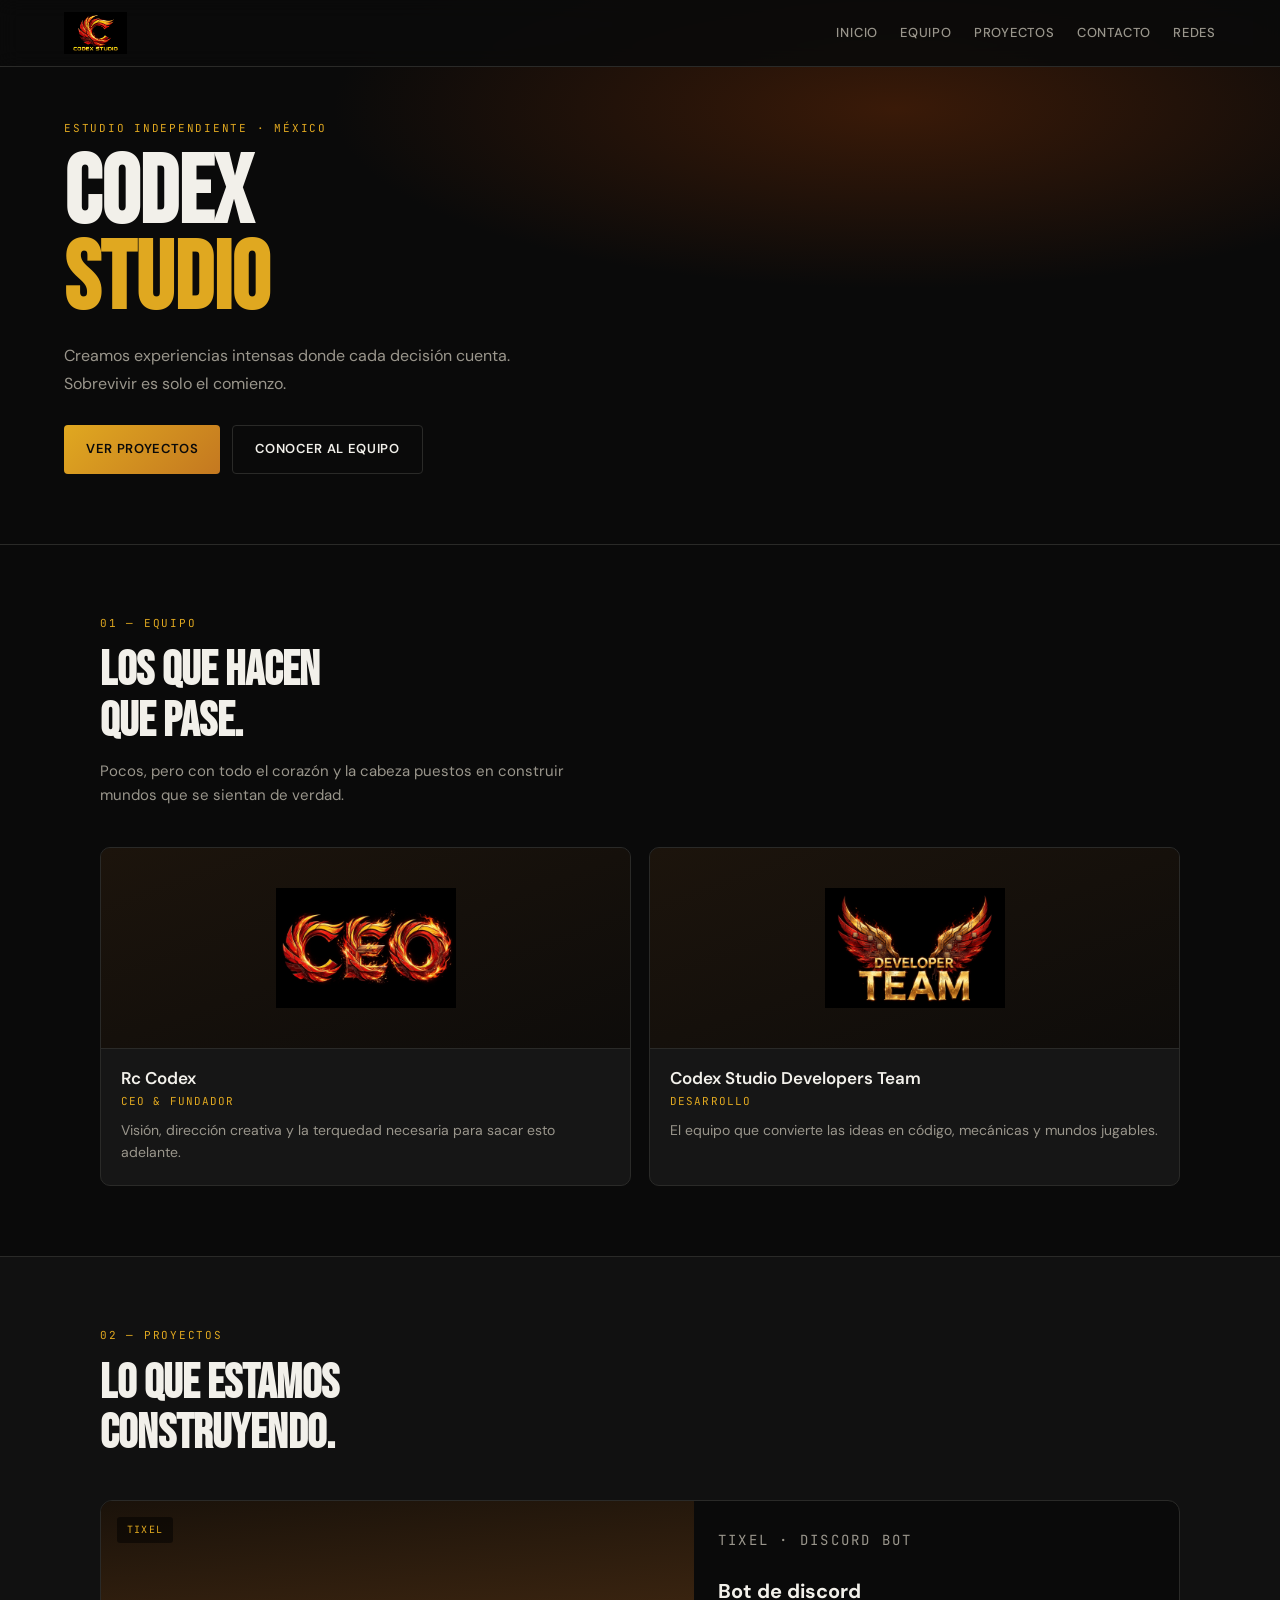
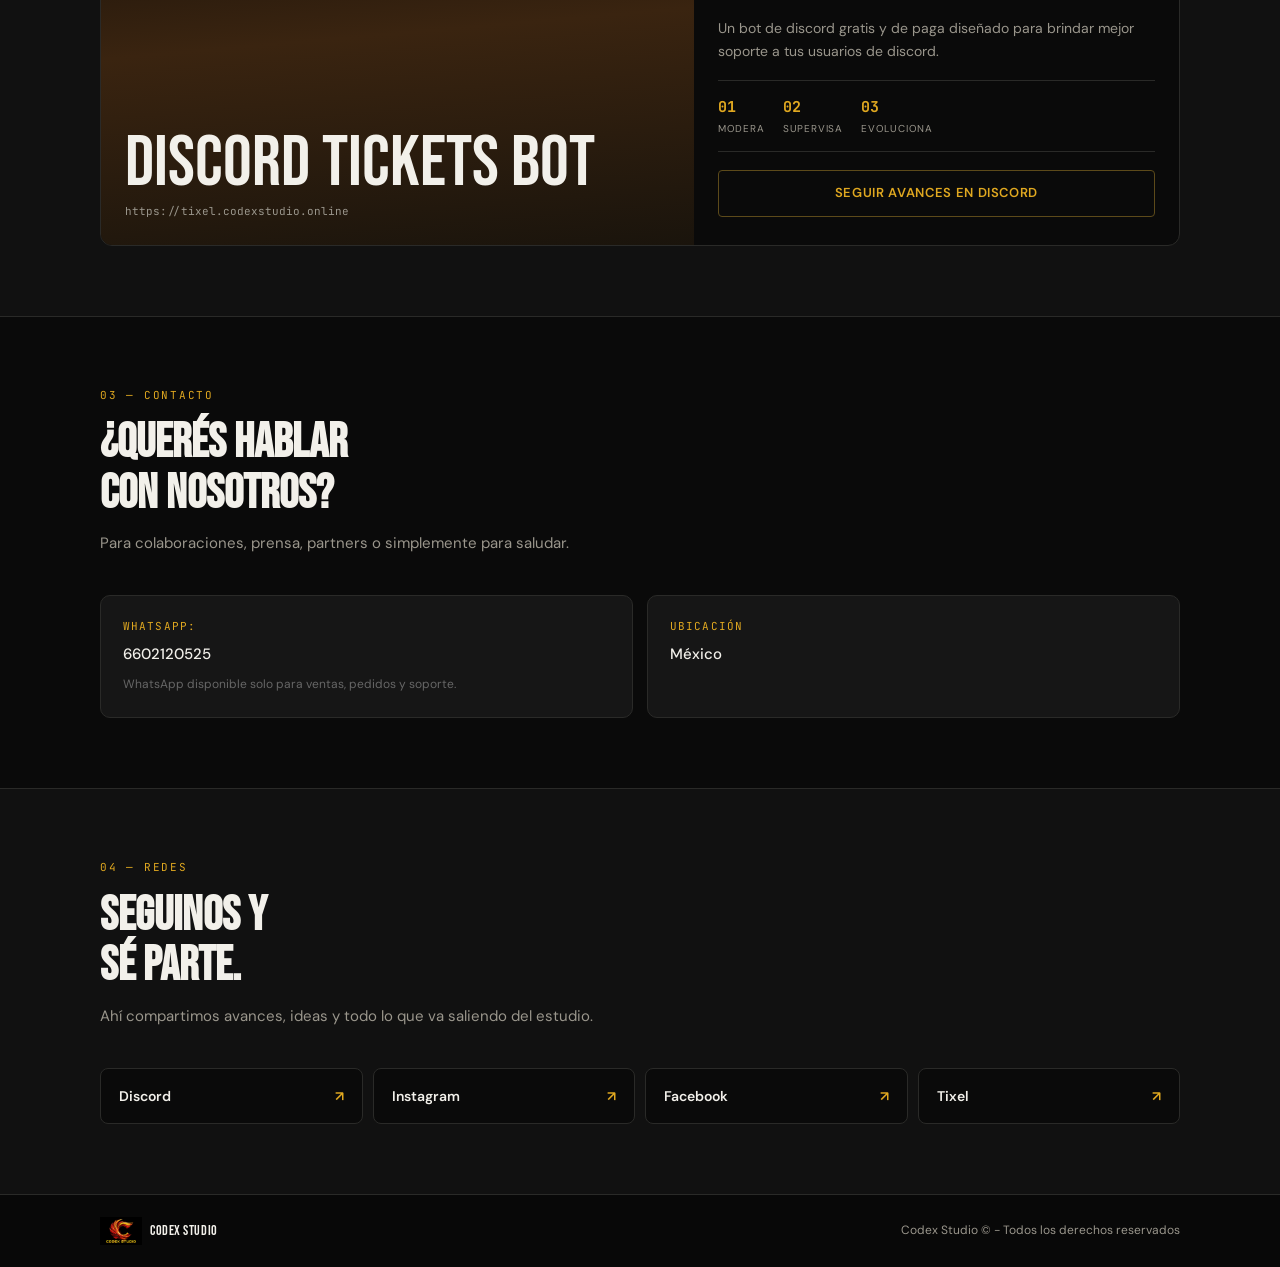
==== commit 1ea2cb2d: "Update social media links in index.html" ====
--- a/index.html
+++ b/index.html
@@ -135,10 +135,10 @@
           <p class="section-desc">Ahí compartimos avances, ideas y todo lo que va saliendo del estudio.</p>
         </div>
         <div class="social-grid">
-          <a href="#" class="social-card"><span>Discord</span><span class="arrow">↗</span></a>
-          <a href="#" class="social-card"><span>Instagram</span><span class="arrow">↗</span></a>
-          <a href="#" class="social-card"><span>YouTube</span><span class="arrow">↗</span></a>
-          <a href="#" class="social-card"><span>TikTok</span><span class="arrow">↗</span></a>
+          <a href="https://discord.gg/sv827pVfYn" class="social-card"><span>Discord</span><span class="arrow">↗</span></a>
+          <a href="https://www.instagram.com/jesus.apdc?rpxt=MTNvNHdodHNzcTB6MQ==" class="social-card"><span>Instagram</span><span class="arrow">↗</span></a>
+          <a href="https://www.facebook.com/share/14orVuL2BPA/" class="social-card"><span>Facebook</span><span class="arrow">↗</span></a>
+          <a href="https://tixel.codexstudio.online" class="social-card"><span>Tixel</span><span class="arrow">↗</span></a>
         </div>
       </div>
     </section>
